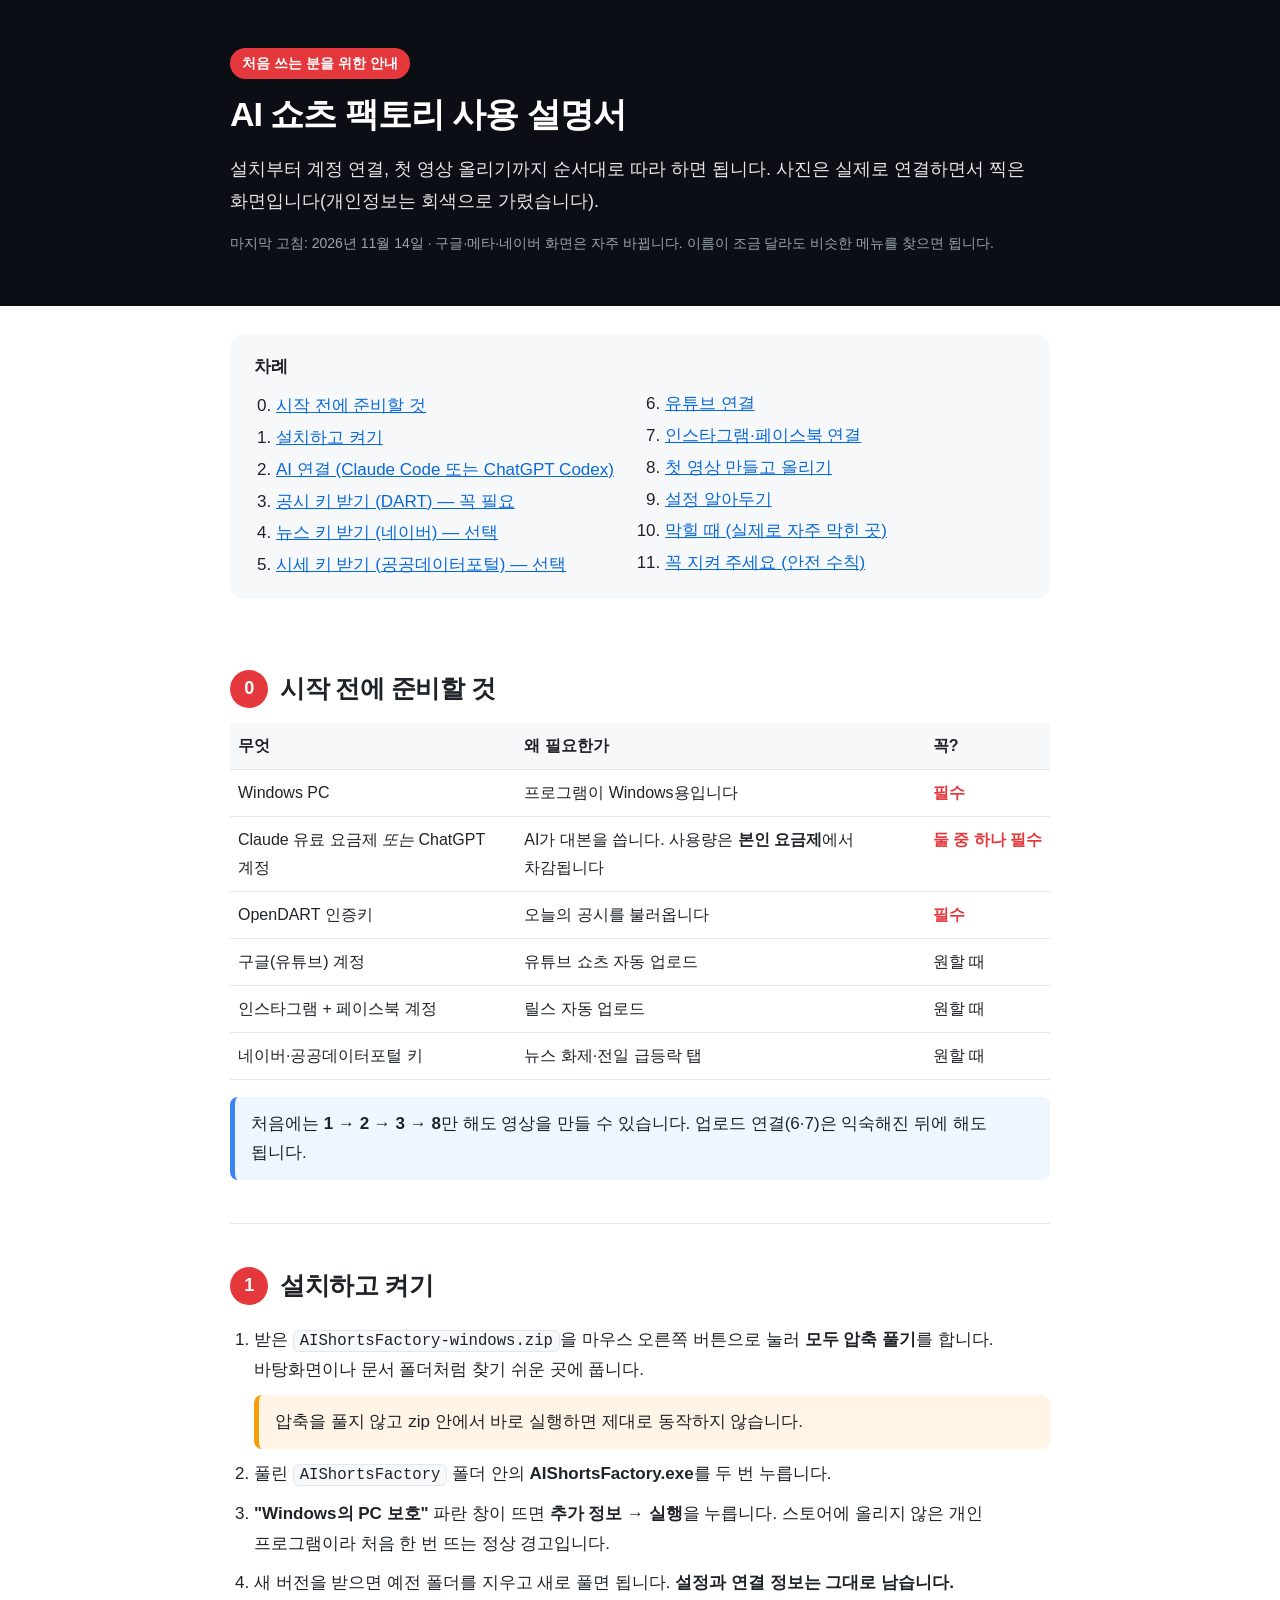
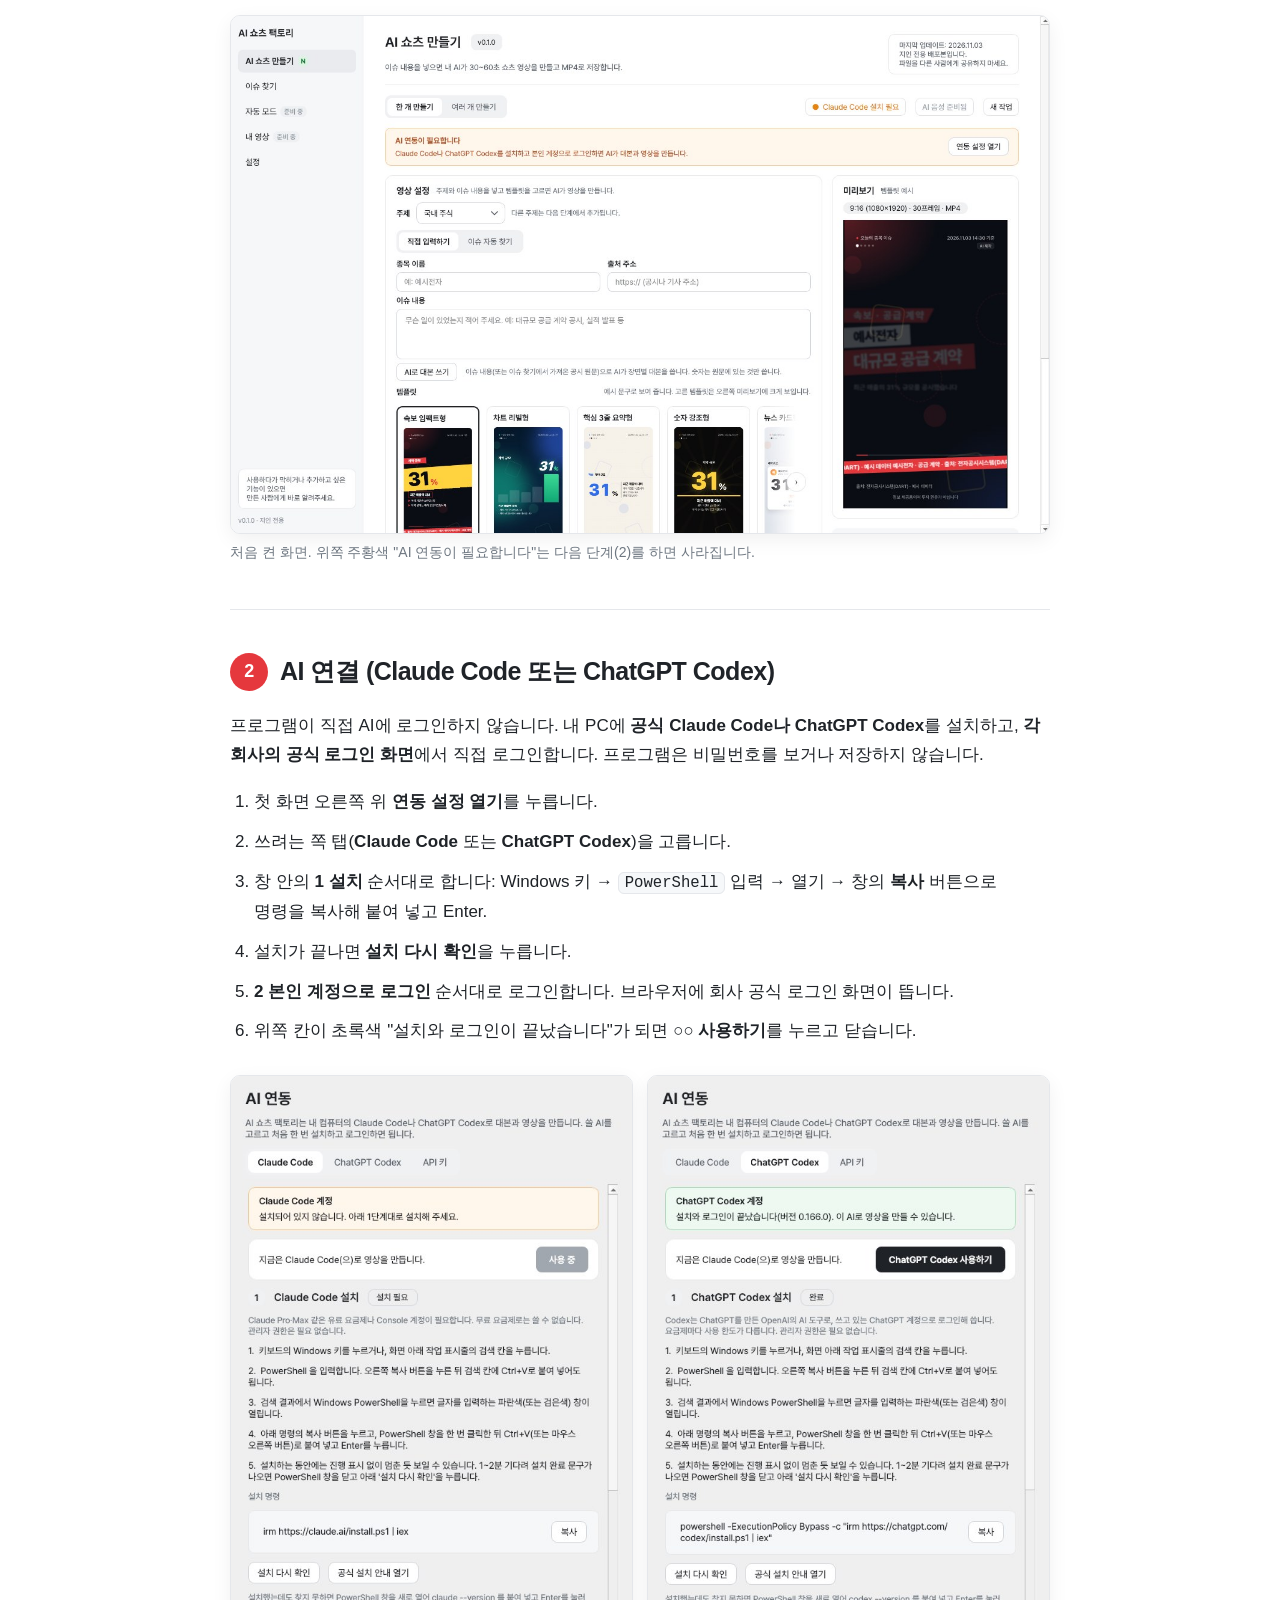
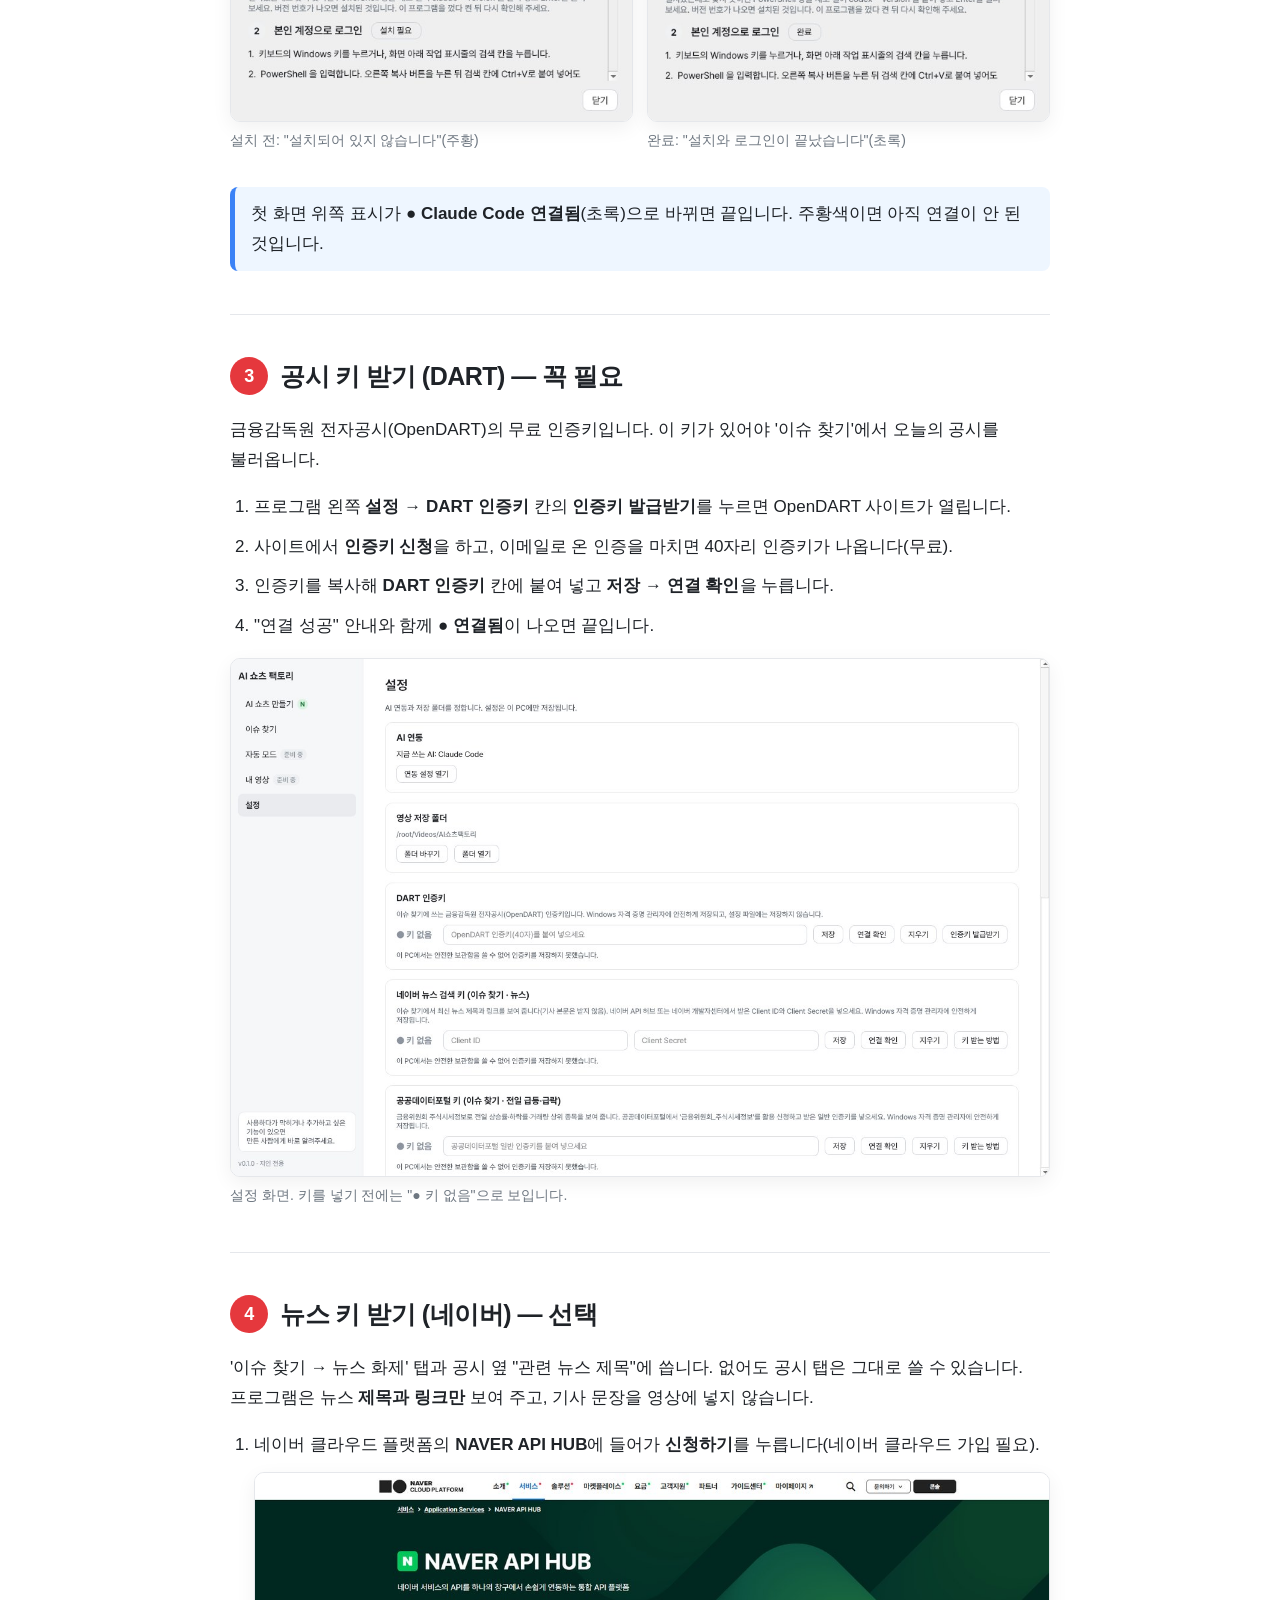
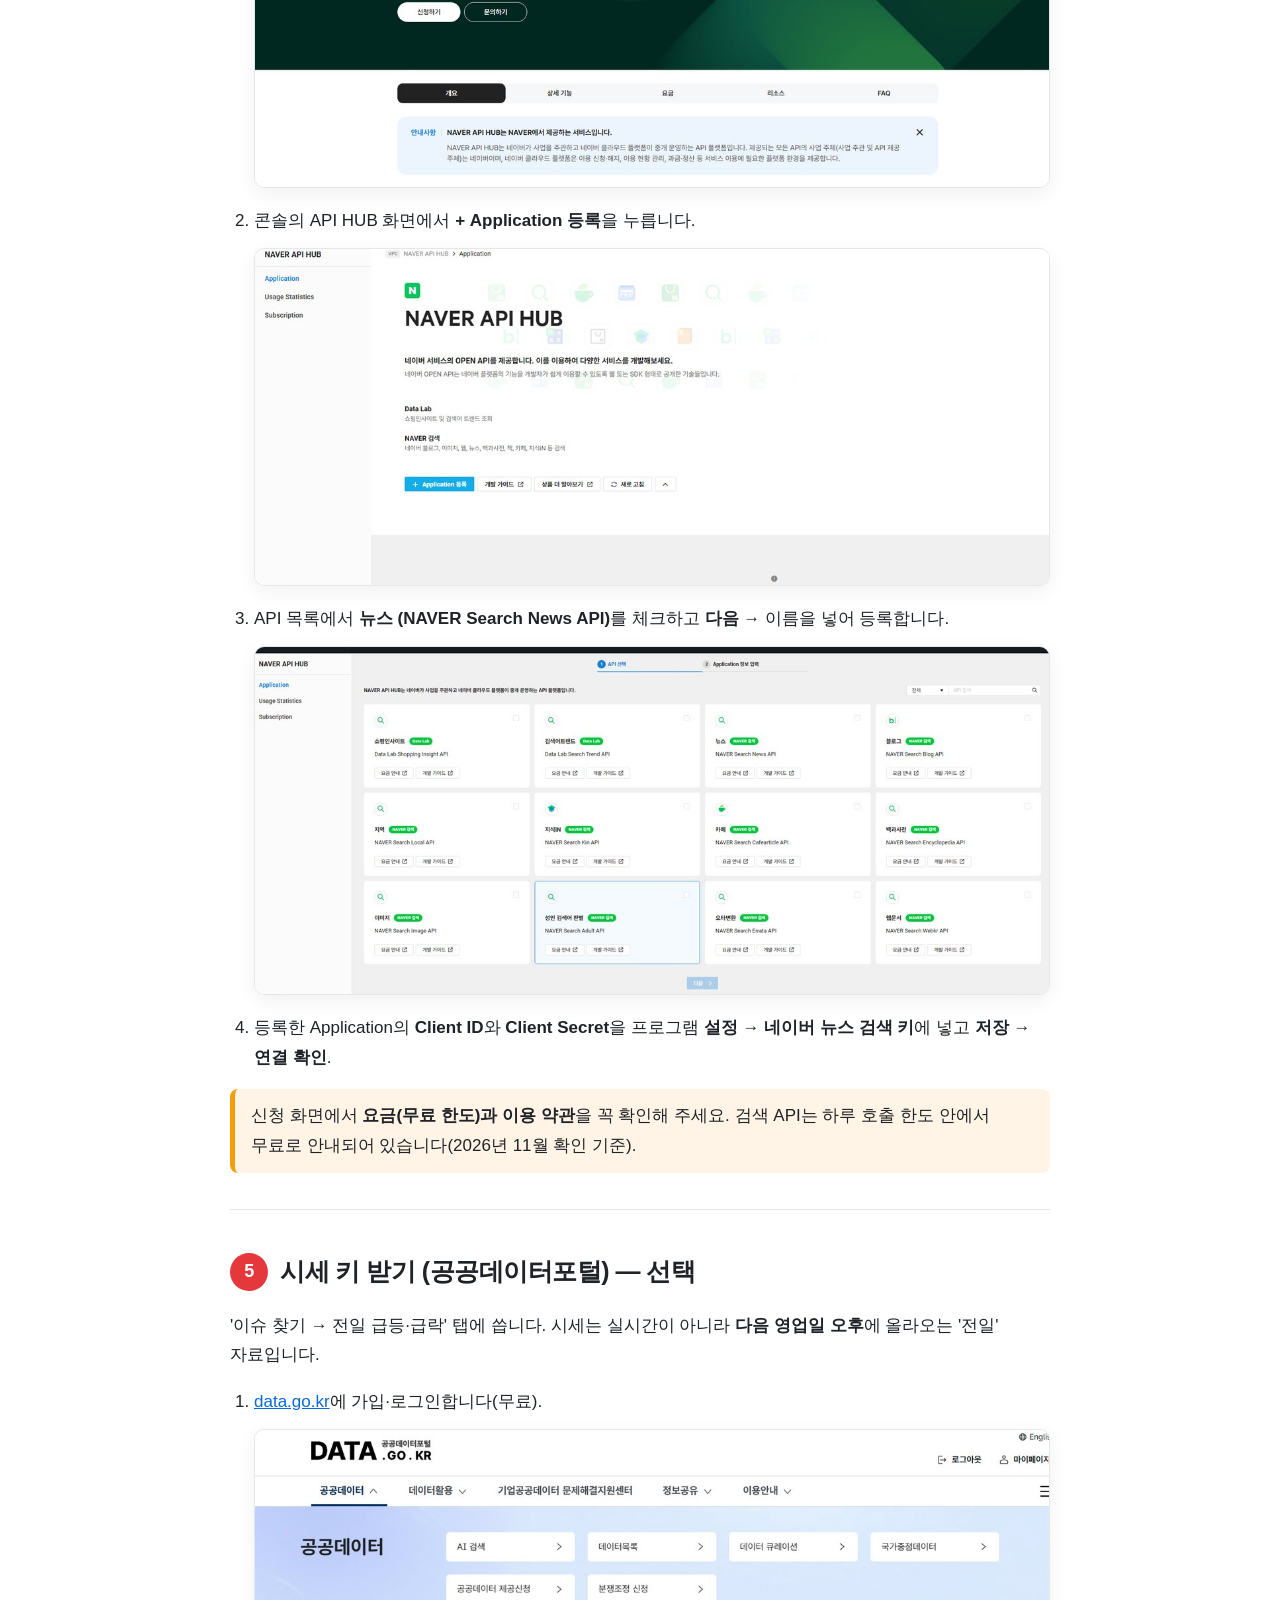
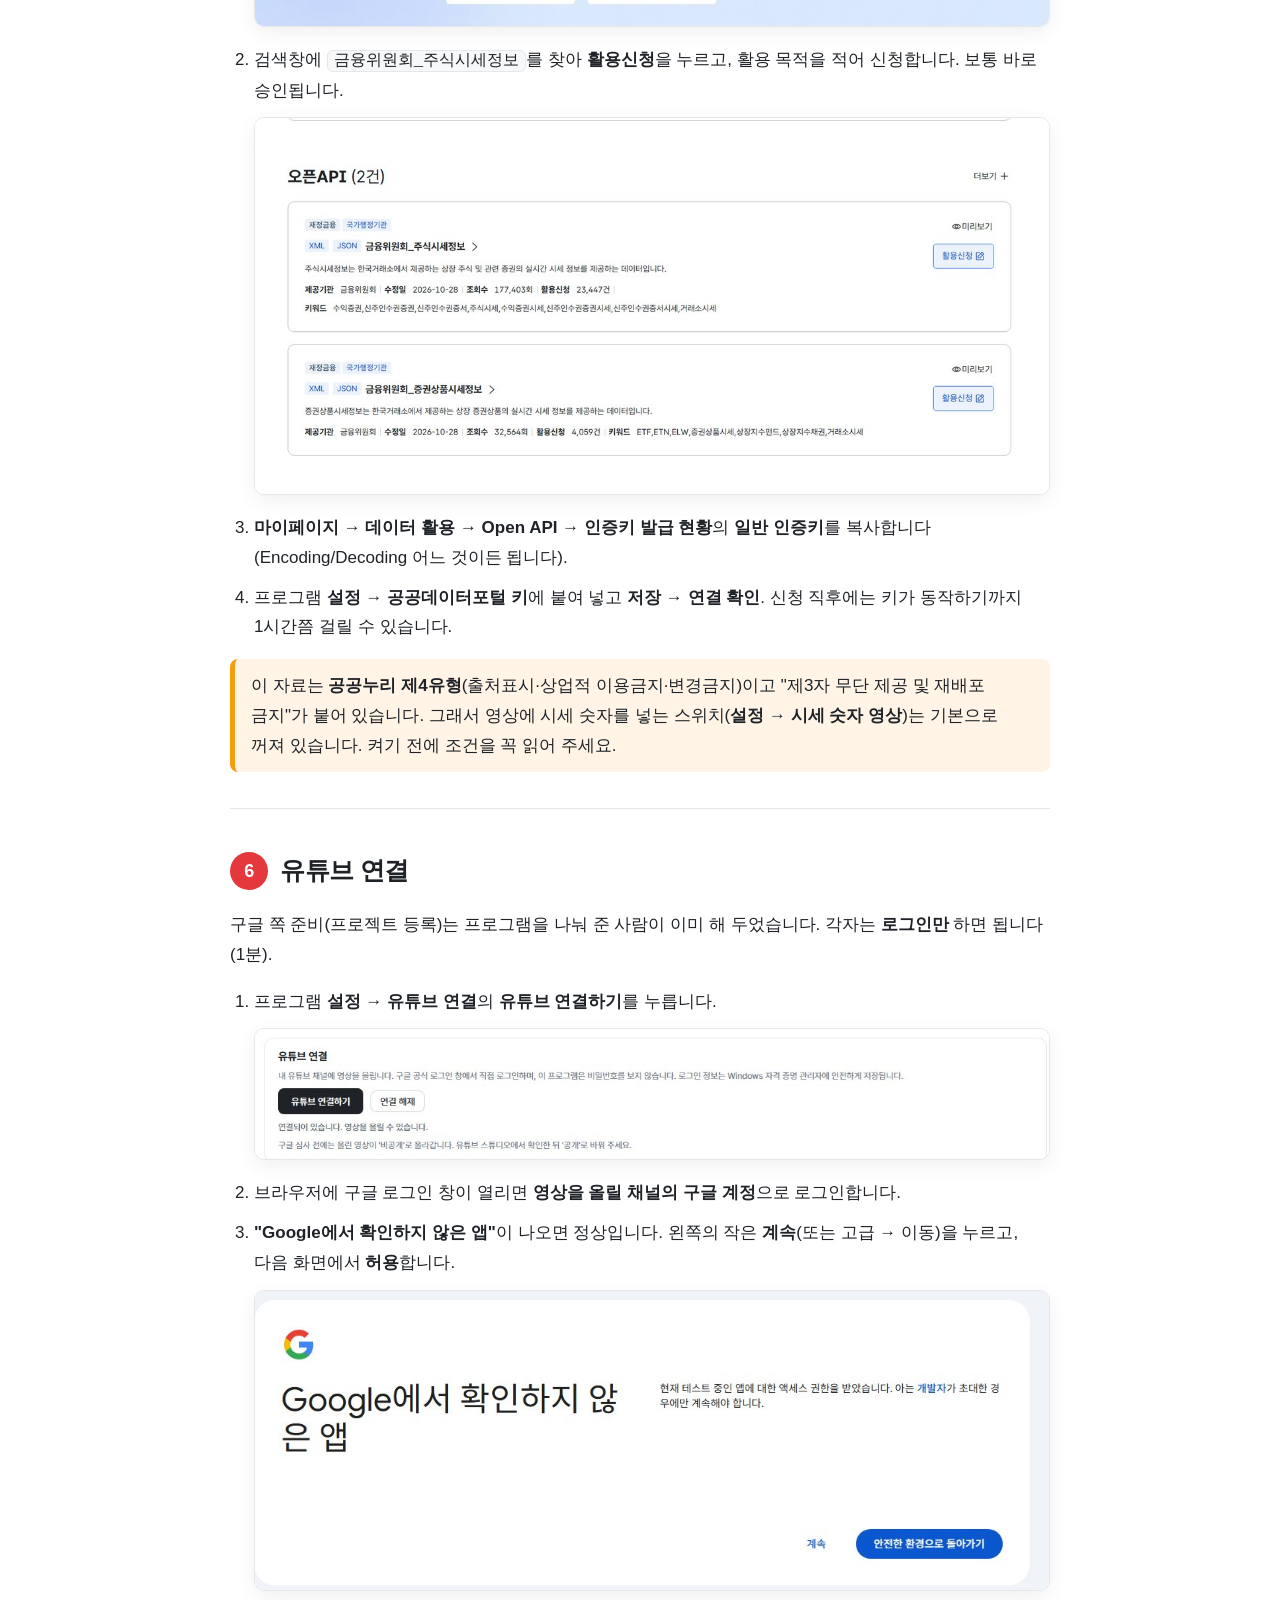
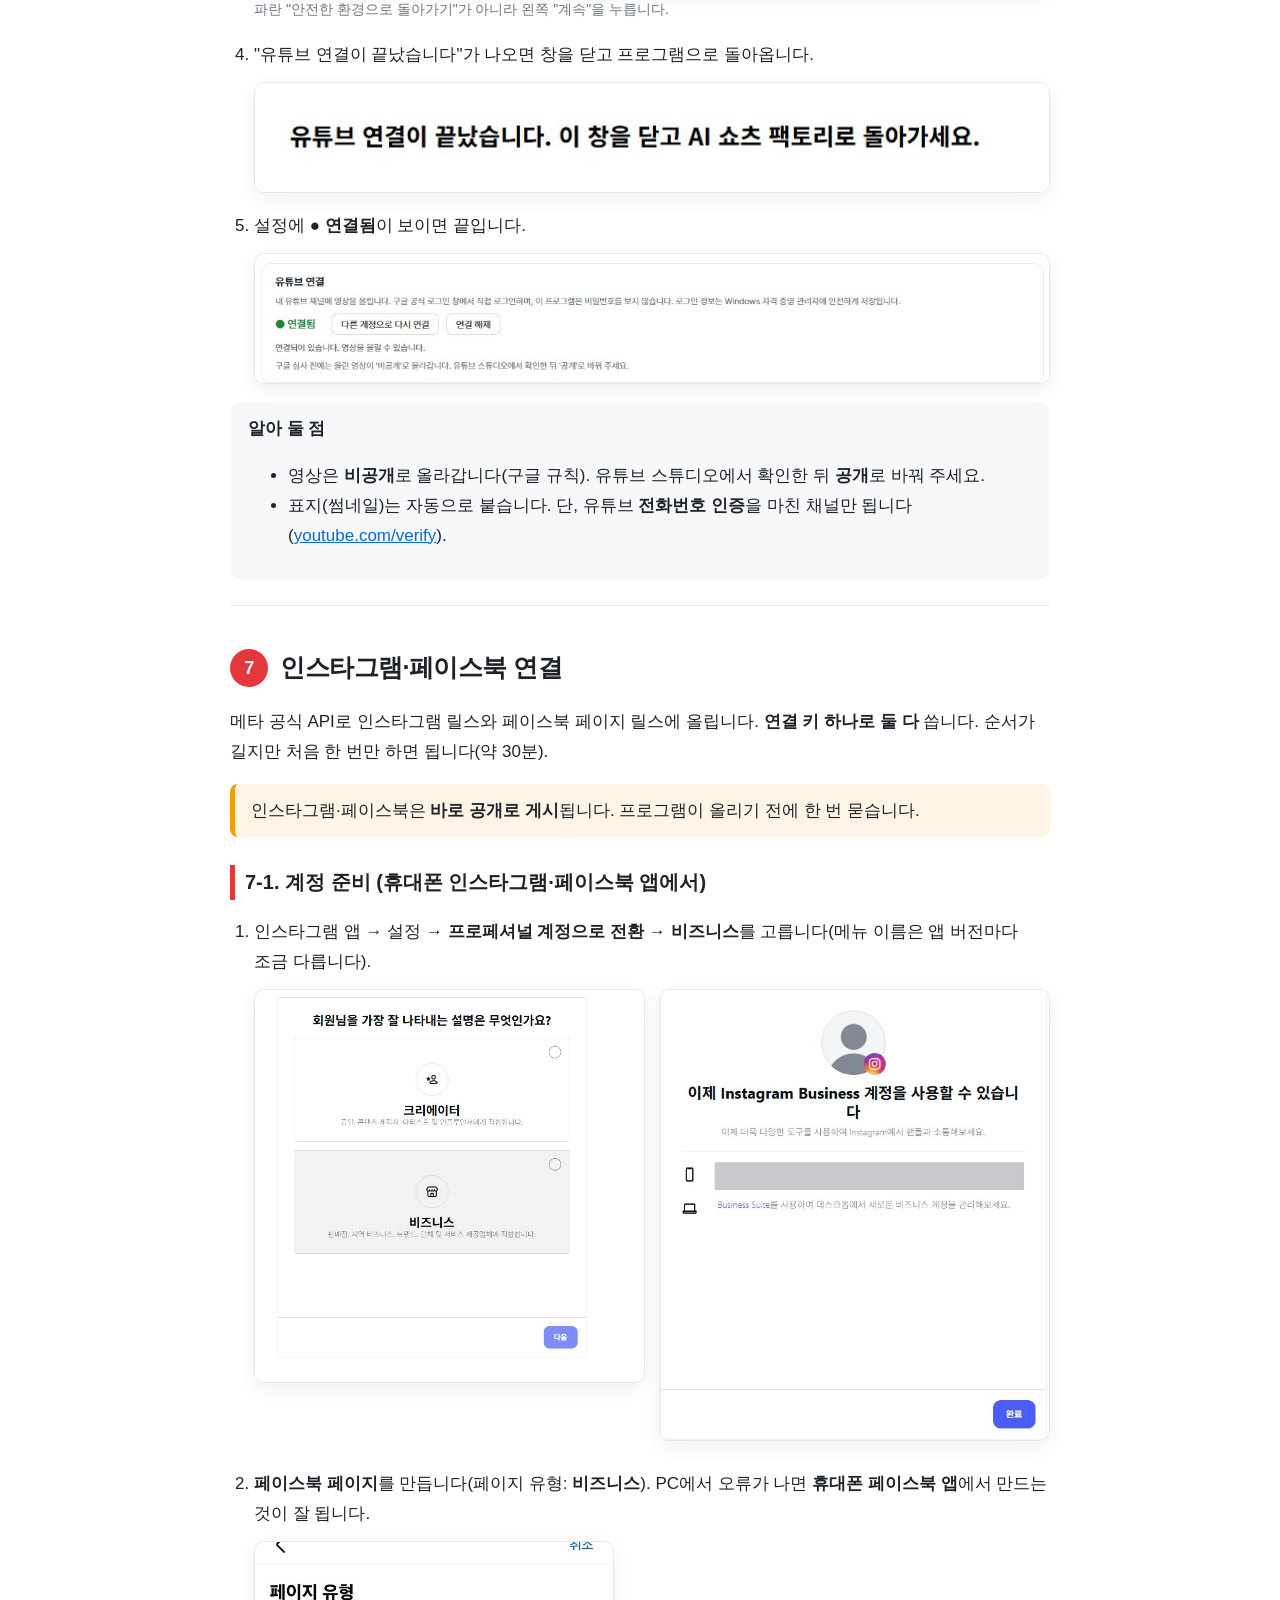
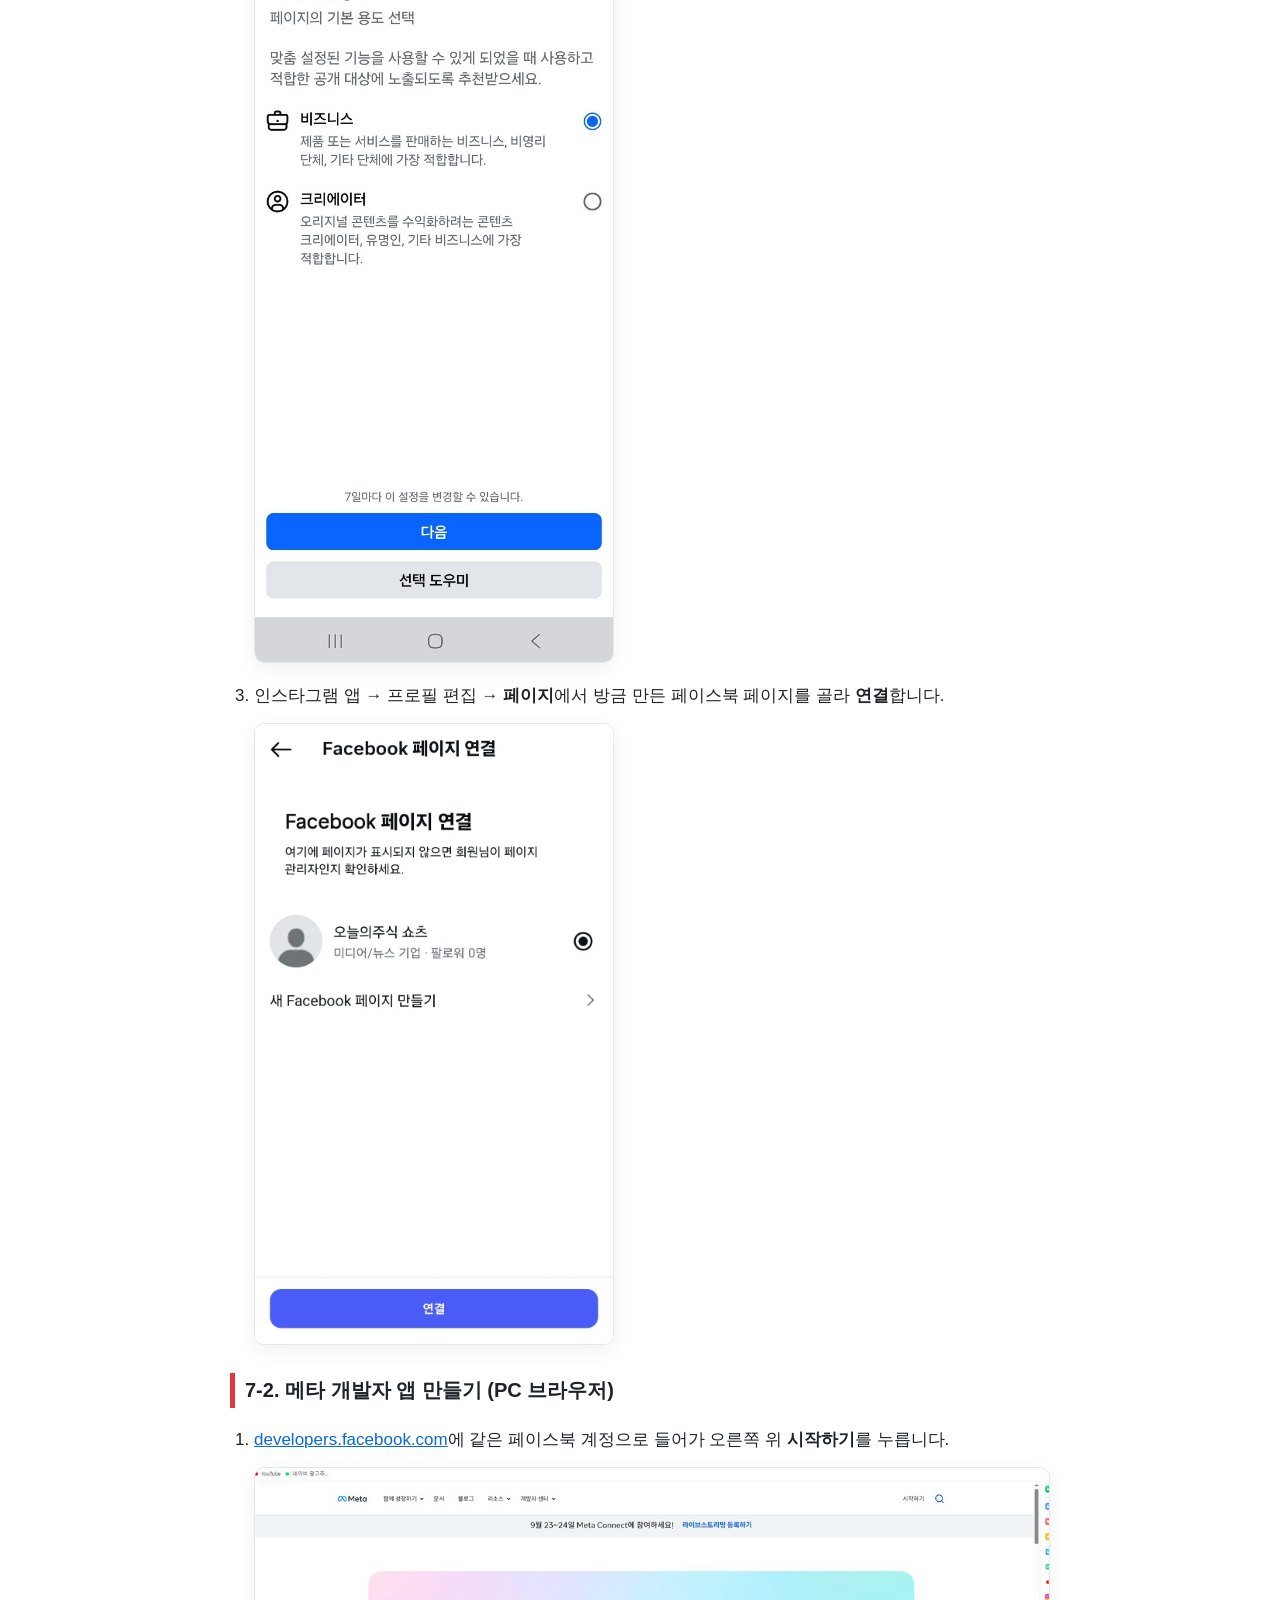
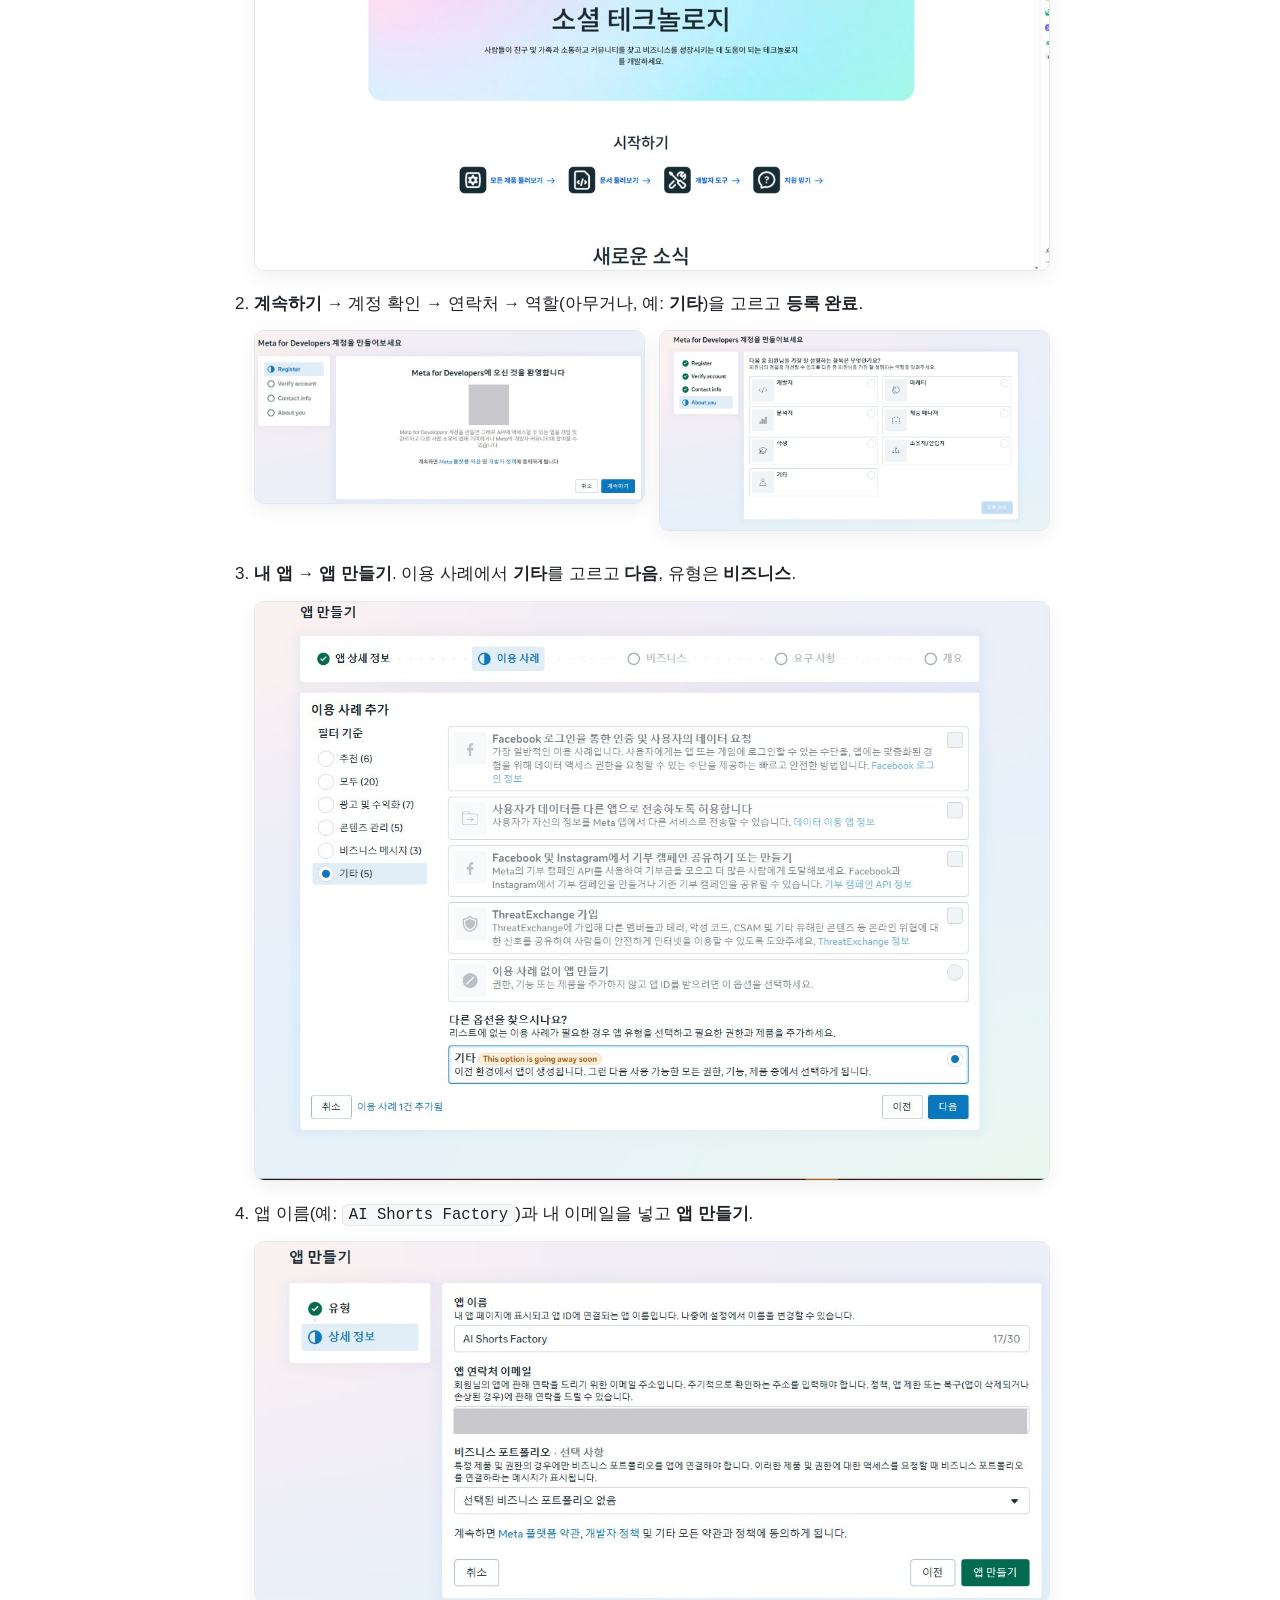
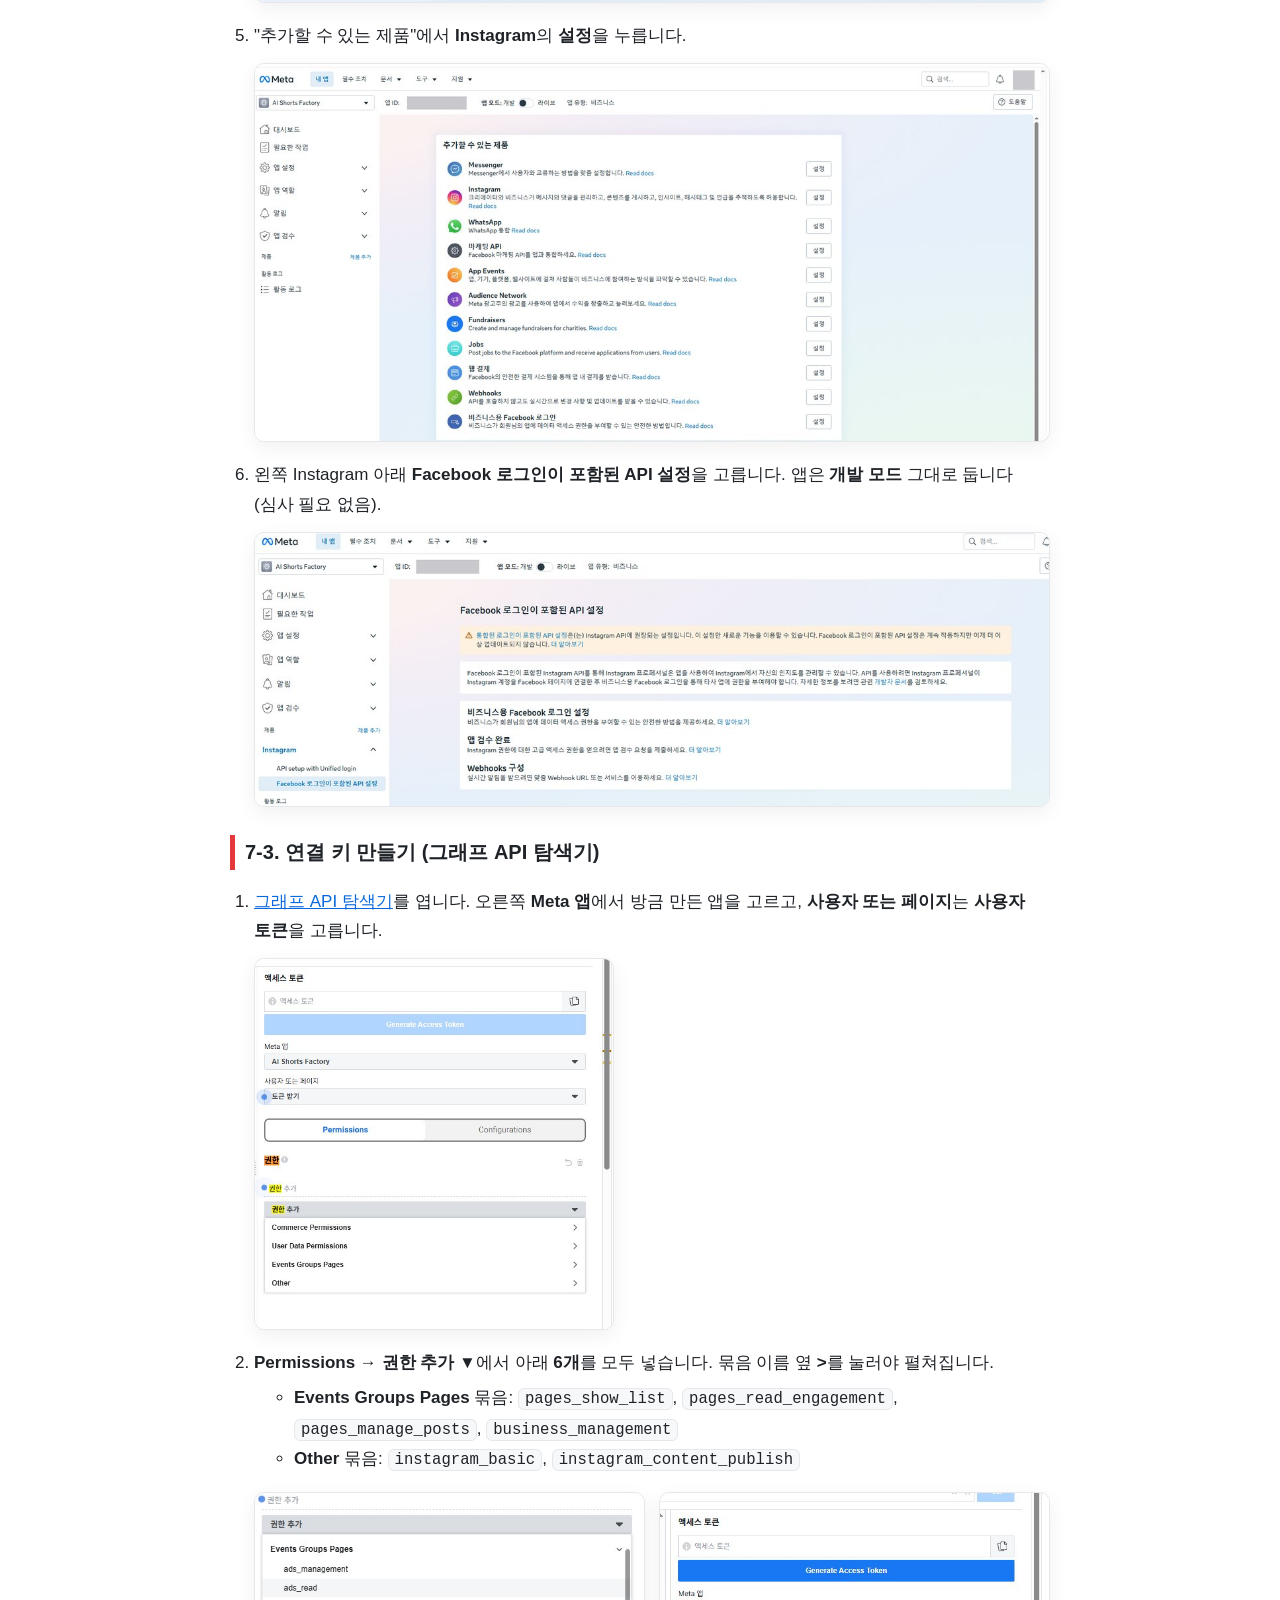
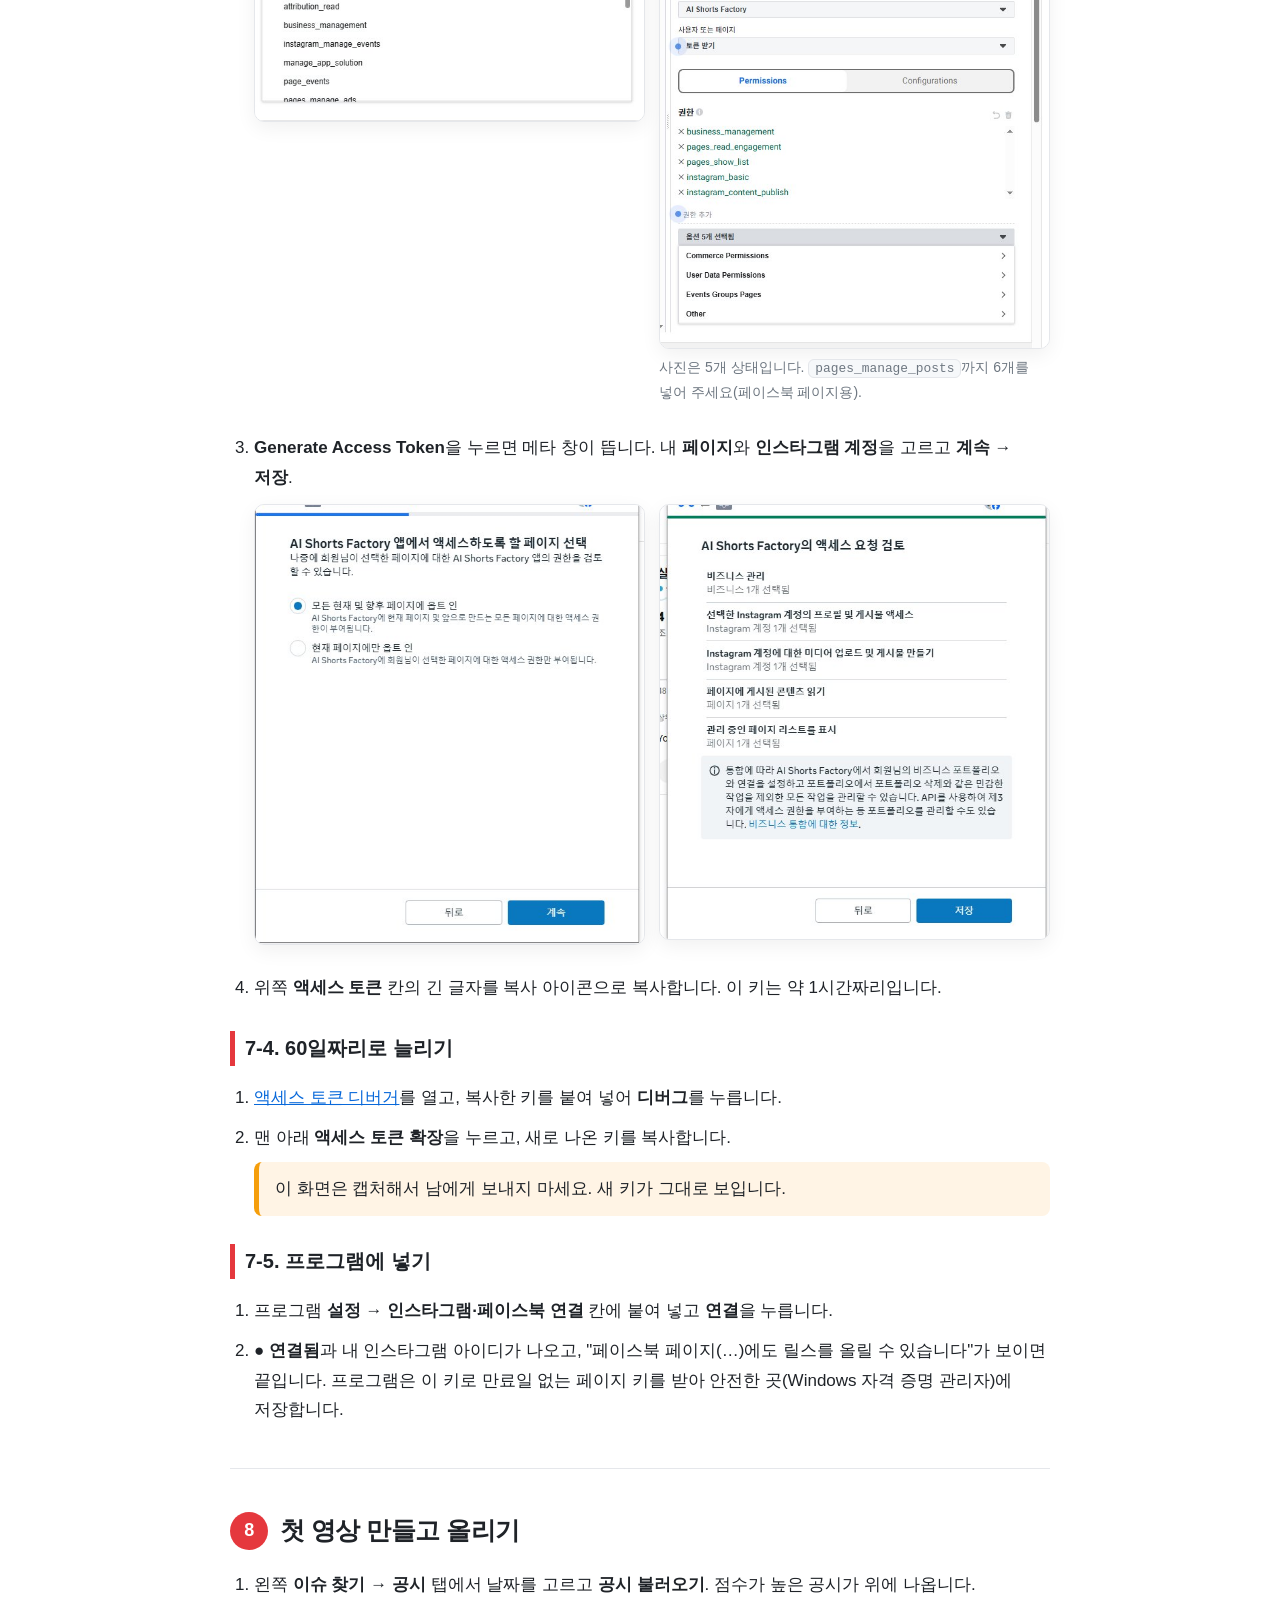
==== guide/index.html @ f95e8c3f "AI 쇼츠 팩토리 사용 설명서(처음 쓰는 분용) 추가 Co-Authored-By: Claude Opus 5.5 <noreply@anthropic.com> Claude-Session" ====
<!doctype html>
<html lang="ko"><head><meta charset="utf-8"><meta name="viewport" content="width=device-width,initial-scale=1">
<title>AI 쇼츠 팩토리 사용 설명서</title>
<meta name="description" content="AI 쇼츠 팩토리를 처음 쓰는 분을 위한 설치·계정 연결·영상 만들기 안내">
<link rel="stylesheet" href="guide.css"></head>
<body>
<header class="top">
  <div class="wrap">
    <p class="kicker">처음 쓰는 분을 위한 안내</p>
    <h1>AI 쇼츠 팩토리 사용 설명서</h1>
    <p class="lead">설치부터 계정 연결, 첫 영상 올리기까지 순서대로 따라 하면 됩니다. 사진은 실제로 연결하면서 찍은 화면입니다(개인정보는 회색으로 가렸습니다).</p>
    <p class="muted">마지막 고침: 2026년 11월 14일 · 구글·메타·네이버 화면은 자주 바뀝니다. 이름이 조금 달라도 비슷한 메뉴를 찾으면 됩니다.</p>
  </div>
</header>

<main class="wrap">
<nav class="toc">
  <b>차례</b>
  <ol start="0">
    <li><a href="#s0">시작 전에 준비할 것</a></li>
    <li><a href="#s1">설치하고 켜기</a></li>
    <li><a href="#s2">AI 연결 (Claude Code 또는 ChatGPT Codex)</a></li>
    <li><a href="#s3">공시 키 받기 (DART) — 꼭 필요</a></li>
    <li><a href="#s4">뉴스 키 받기 (네이버) — 선택</a></li>
    <li><a href="#s5">시세 키 받기 (공공데이터포털) — 선택</a></li>
    <li><a href="#s6">유튜브 연결</a></li>
    <li><a href="#s7">인스타그램·페이스북 연결</a></li>
    <li><a href="#s8">첫 영상 만들고 올리기</a></li>
    <li><a href="#s9">설정 알아두기</a></li>
    <li><a href="#s10">막힐 때 (실제로 자주 막힌 곳)</a></li>
    <li><a href="#s11">꼭 지켜 주세요 (안전 수칙)</a></li>
  </ol>
</nav>

<section id="s0">
  <h2><span class="no">0</span>시작 전에 준비할 것</h2>
  <table class="need">
    <tr><th>무엇</th><th>왜 필요한가</th><th>꼭?</th></tr>
    <tr><td>Windows PC</td><td>프로그램이 Windows용입니다</td><td class="must">필수</td></tr>
    <tr><td>Claude 유료 요금제 <i>또는</i> ChatGPT 계정</td><td>AI가 대본을 씁니다. 사용량은 <b>본인 요금제</b>에서 차감됩니다</td><td class="must">둘 중 하나 필수</td></tr>
    <tr><td>OpenDART 인증키</td><td>오늘의 공시를 불러옵니다</td><td class="must">필수</td></tr>
    <tr><td>구글(유튜브) 계정</td><td>유튜브 쇼츠 자동 업로드</td><td>원할 때</td></tr>
    <tr><td>인스타그램 + 페이스북 계정</td><td>릴스 자동 업로드</td><td>원할 때</td></tr>
    <tr><td>네이버·공공데이터포털 키</td><td>뉴스 화제·전일 급등락 탭</td><td>원할 때</td></tr>
  </table>
  <p class="tip">처음에는 <b>1 → 2 → 3 → 8</b>만 해도 영상을 만들 수 있습니다. 업로드 연결(6·7)은 익숙해진 뒤에 해도 됩니다.</p>
</section>

<section id="s1">
  <h2><span class="no">1</span>설치하고 켜기</h2>
  <ol class="steps">
    <li>받은 <code>AIShortsFactory-windows.zip</code>을 마우스 오른쪽 버튼으로 눌러 <b>모두 압축 풀기</b>를 합니다. 바탕화면이나 문서 폴더처럼 찾기 쉬운 곳에 풉니다.
      <div class="warn">압축을 풀지 않고 zip 안에서 바로 실행하면 제대로 동작하지 않습니다.</div></li>
    <li>풀린 <code>AIShortsFactory</code> 폴더 안의 <b>AIShortsFactory.exe</b>를 두 번 누릅니다.</li>
    <li><b>"Windows의 PC 보호"</b> 파란 창이 뜨면 <b>추가 정보</b> → <b>실행</b>을 누릅니다. 스토어에 올리지 않은 개인 프로그램이라 처음 한 번 뜨는 정상 경고입니다.</li>
    <li>새 버전을 받으면 예전 폴더를 지우고 새로 풀면 됩니다. <b>설정과 연결 정보는 그대로 남습니다.</b></li>
  </ol>
  <figure><img src="img/app-main.jpg" alt="AI 쇼츠 만들기 첫 화면" loading="lazy"><figcaption>처음 켠 화면. 위쪽 주황색 "AI 연동이 필요합니다"는 다음 단계(2)를 하면 사라집니다.</figcaption></figure>
</section>

<section id="s2">
  <h2><span class="no">2</span>AI 연결 (Claude Code 또는 ChatGPT Codex)</h2>
  <p>프로그램이 직접 AI에 로그인하지 않습니다. 내 PC에 <b>공식 Claude Code나 ChatGPT Codex</b>를 설치하고, <b>각 회사의 공식 로그인 화면</b>에서 직접 로그인합니다. 프로그램은 비밀번호를 보거나 저장하지 않습니다.</p>
  <ol class="steps">
    <li>첫 화면 오른쪽 위 <b>연동 설정 열기</b>를 누릅니다.</li>
    <li>쓰려는 쪽 탭(<b>Claude Code</b> 또는 <b>ChatGPT Codex</b>)을 고릅니다.</li>
    <li>창 안의 <b>1 설치</b> 순서대로 합니다: Windows 키 → <code>PowerShell</code> 입력 → 열기 → 창의 <b>복사</b> 버튼으로 명령을 복사해 붙여 넣고 Enter.</li>
    <li>설치가 끝나면 <b>설치 다시 확인</b>을 누릅니다.</li>
    <li><b>2 본인 계정으로 로그인</b> 순서대로 로그인합니다. 브라우저에 회사 공식 로그인 화면이 뜹니다.</li>
    <li>위쪽 칸이 초록색 "설치와 로그인이 끝났습니다"가 되면 <b>○○ 사용하기</b>를 누르고 닫습니다.</li>
  </ol>
  <div class="two">
    <figure><img src="img/app-ai-claude.jpg" alt="Claude Code 설치 안내 창" loading="lazy"><figcaption>설치 전: "설치되어 있지 않습니다"(주황)</figcaption></figure>
    <figure><img src="img/app-ai-codex.jpg" alt="ChatGPT Codex 연결 완료" loading="lazy"><figcaption>완료: "설치와 로그인이 끝났습니다"(초록)</figcaption></figure>
  </div>
  <p class="tip">첫 화면 위쪽 표시가 <b>● Claude Code 연결됨</b>(초록)으로 바뀌면 끝입니다. 주황색이면 아직 연결이 안 된 것입니다.</p>
</section>

<section id="s3">
  <h2><span class="no">3</span>공시 키 받기 (DART) — 꼭 필요</h2>
  <p>금융감독원 전자공시(OpenDART)의 무료 인증키입니다. 이 키가 있어야 '이슈 찾기'에서 오늘의 공시를 불러옵니다.</p>
  <ol class="steps">
    <li>프로그램 왼쪽 <b>설정</b> → <b>DART 인증키</b> 칸의 <b>인증키 발급받기</b>를 누르면 OpenDART 사이트가 열립니다.</li>
    <li>사이트에서 <b>인증키 신청</b>을 하고, 이메일로 온 인증을 마치면 40자리 인증키가 나옵니다(무료).</li>
    <li>인증키를 복사해 <b>DART 인증키</b> 칸에 붙여 넣고 <b>저장</b> → <b>연결 확인</b>을 누릅니다.</li>
    <li>"연결 성공" 안내와 함께 <b>● 연결됨</b>이 나오면 끝입니다.</li>
  </ol>
  <figure><img src="img/app-settings.jpg" alt="설정 화면의 DART 인증키 칸" loading="lazy"><figcaption>설정 화면. 키를 넣기 전에는 "● 키 없음"으로 보입니다.</figcaption></figure>
</section>

<section id="s4">
  <h2><span class="no">4</span>뉴스 키 받기 (네이버) — 선택</h2>
  <p>'이슈 찾기 → 뉴스 화제' 탭과 공시 옆 "관련 뉴스 제목"에 씁니다. 없어도 공시 탭은 그대로 쓸 수 있습니다. 프로그램은 뉴스 <b>제목과 링크만</b> 보여 주고, 기사 문장을 영상에 넣지 않습니다.</p>
  <ol class="steps">
    <li>네이버 클라우드 플랫폼의 <b>NAVER API HUB</b>에 들어가 <b>신청하기</b>를 누릅니다(네이버 클라우드 가입 필요).
      <figure><img src="img/nv-1-hub.jpg" alt="NAVER API HUB 첫 화면" loading="lazy"></figure></li>
    <li>콘솔의 API HUB 화면에서 <b>+ Application 등록</b>을 누릅니다.
      <figure><img src="img/nv-2-app.jpg" alt="Application 등록 버튼" loading="lazy"></figure></li>
    <li>API 목록에서 <b>뉴스 (NAVER Search News API)</b>를 체크하고 <b>다음</b> → 이름을 넣어 등록합니다.
      <figure><img src="img/nv-3-news.jpg" alt="API 선택 화면에서 뉴스 선택" loading="lazy"></figure></li>
    <li>등록한 Application의 <b>Client ID</b>와 <b>Client Secret</b>을 프로그램 <b>설정 → 네이버 뉴스 검색 키</b>에 넣고 <b>저장</b> → <b>연결 확인</b>.</li>
  </ol>
  <div class="warn">신청 화면에서 <b>요금(무료 한도)과 이용 약관</b>을 꼭 확인해 주세요. 검색 API는 하루 호출 한도 안에서 무료로 안내되어 있습니다(2026년 11월 확인 기준).</div>
</section>

<section id="s5">
  <h2><span class="no">5</span>시세 키 받기 (공공데이터포털) — 선택</h2>
  <p>'이슈 찾기 → 전일 급등·급락' 탭에 씁니다. 시세는 실시간이 아니라 <b>다음 영업일 오후</b>에 올라오는 '전일' 자료입니다.</p>
  <ol class="steps">
    <li><a href="https://www.data.go.kr" target="_blank" rel="noopener">data.go.kr</a>에 가입·로그인합니다(무료).
      <figure><img src="img/data-1-menu.jpg" alt="공공데이터포털 메뉴" loading="lazy"></figure></li>
    <li>검색창에 <code>금융위원회_주식시세정보</code>를 찾아 <b>활용신청</b>을 누르고, 활용 목적을 적어 신청합니다. 보통 바로 승인됩니다.
      <figure><img src="img/data-2-apply.jpg" alt="금융위원회_주식시세정보 활용신청" loading="lazy"></figure></li>
    <li><b>마이페이지 → 데이터 활용 → Open API → 인증키 발급 현황</b>의 <b>일반 인증키</b>를 복사합니다(Encoding/Decoding 어느 것이든 됩니다).</li>
    <li>프로그램 <b>설정 → 공공데이터포털 키</b>에 붙여 넣고 <b>저장</b> → <b>연결 확인</b>. 신청 직후에는 키가 동작하기까지 1시간쯤 걸릴 수 있습니다.</li>
  </ol>
  <div class="warn">이 자료는 <b>공공누리 제4유형</b>(출처표시·상업적 이용금지·변경금지)이고 "제3자 무단 제공 및 재배포 금지"가 붙어 있습니다. 그래서 영상에 시세 숫자를 넣는 스위치(<b>설정 → 시세 숫자 영상</b>)는 기본으로 꺼져 있습니다. 켜기 전에 조건을 꼭 읽어 주세요.</div>
</section>

<section id="s6">
  <h2><span class="no">6</span>유튜브 연결</h2>
  <p>구글 쪽 준비(프로젝트 등록)는 프로그램을 나눠 준 사람이 이미 해 두었습니다. 각자는 <b>로그인만</b> 하면 됩니다(1분).</p>
  <ol class="steps">
    <li>프로그램 <b>설정 → 유튜브 연결</b>의 <b>유튜브 연결하기</b>를 누릅니다.
      <figure><img src="img/yt-1-button.jpg" alt="유튜브 연결하기 버튼" loading="lazy"></figure></li>
    <li>브라우저에 구글 로그인 창이 열리면 <b>영상을 올릴 채널의 구글 계정</b>으로 로그인합니다.</li>
    <li><b>"Google에서 확인하지 않은 앱"</b>이 나오면 정상입니다. 왼쪽의 작은 <b>계속</b>(또는 고급 → 이동)을 누르고, 다음 화면에서 <b>허용</b>합니다.
      <figure><img src="img/yt-2-warning.jpg" alt="Google에서 확인하지 않은 앱 경고" loading="lazy"><figcaption>파란 "안전한 환경으로 돌아가기"가 아니라 왼쪽 "계속"을 누릅니다.</figcaption></figure></li>
    <li>"유튜브 연결이 끝났습니다"가 나오면 창을 닫고 프로그램으로 돌아옵니다.
      <figure><img src="img/yt-3-done.jpg" alt="유튜브 연결이 끝났습니다" loading="lazy"></figure></li>
    <li>설정에 <b>● 연결됨</b>이 보이면 끝입니다.
      <figure><img src="img/yt-4-connected.jpg" alt="유튜브 연결됨" loading="lazy"></figure></li>
  </ol>
  <div class="note"><b>알아 둘 점</b>
    <ul>
      <li>영상은 <b>비공개</b>로 올라갑니다(구글 규칙). 유튜브 스튜디오에서 확인한 뒤 <b>공개</b>로 바꿔 주세요.</li>
      <li>표지(썸네일)는 자동으로 붙습니다. 단, 유튜브 <b>전화번호 인증</b>을 마친 채널만 됩니다(<a href="https://www.youtube.com/verify" target="_blank" rel="noopener">youtube.com/verify</a>).</li>
    </ul>
  </div>
</section>

<section id="s7">
  <h2><span class="no">7</span>인스타그램·페이스북 연결</h2>
  <p>메타 공식 API로 인스타그램 릴스와 페이스북 페이지 릴스에 올립니다. <b>연결 키 하나로 둘 다</b> 씁니다. 순서가 길지만 처음 한 번만 하면 됩니다(약 30분).</p>
  <div class="warn">인스타그램·페이스북은 <b>바로 공개로 게시</b>됩니다. 프로그램이 올리기 전에 한 번 묻습니다.</div>

  <h3>7-1. 계정 준비 (휴대폰 인스타그램·페이스북 앱에서)</h3>
  <ol class="steps">
    <li>인스타그램 앱 → 설정 → <b>프로페셔널 계정으로 전환</b> → <b>비즈니스</b>를 고릅니다(메뉴 이름은 앱 버전마다 조금 다릅니다).
      <div class="two"><figure><img src="img/ig-1-pro.jpg" alt="비즈니스 선택" loading="lazy"></figure>
      <figure><img src="img/ig-2-business.jpg" alt="Instagram Business 계정 완료" loading="lazy"></figure></div></li>
    <li><b>페이스북 페이지</b>를 만듭니다(페이지 유형: <b>비즈니스</b>). PC에서 오류가 나면 <b>휴대폰 페이스북 앱</b>에서 만드는 것이 잘 됩니다.
      <figure class="narrow"><img src="img/ig-3-pagetype.jpg" alt="페이지 유형 비즈니스" loading="lazy"></figure></li>
    <li>인스타그램 앱 → 프로필 편집 → <b>페이지</b>에서 방금 만든 페이스북 페이지를 골라 <b>연결</b>합니다.
      <figure class="narrow"><img src="img/ig-4-pagelink.jpg" alt="Facebook 페이지 연결" loading="lazy"></figure></li>
  </ol>

  <h3>7-2. 메타 개발자 앱 만들기 (PC 브라우저)</h3>
  <ol class="steps">
    <li><a href="https://developers.facebook.com" target="_blank" rel="noopener">developers.facebook.com</a>에 같은 페이스북 계정으로 들어가 오른쪽 위 <b>시작하기</b>를 누릅니다.
      <figure><img src="img/dev-1-start.jpg" alt="Meta for Developers 첫 화면" loading="lazy"></figure></li>
    <li><b>계속하기</b> → 계정 확인 → 연락처 → 역할(아무거나, 예: <b>기타</b>)을 고르고 <b>등록 완료</b>.
      <div class="two"><figure><img src="img/dev-2-register.jpg" alt="개발자 계정 만들기" loading="lazy"></figure>
      <figure><img src="img/dev-3-role.jpg" alt="역할 선택" loading="lazy"></figure></div></li>
    <li><b>내 앱 → 앱 만들기</b>. 이용 사례에서 <b>기타</b>를 고르고 <b>다음</b>, 유형은 <b>비즈니스</b>.
      <figure><img src="img/dev-4-usecase.jpg" alt="이용 사례 기타" loading="lazy"></figure></li>
    <li>앱 이름(예: <code>AI Shorts Factory</code>)과 내 이메일을 넣고 <b>앱 만들기</b>.
      <figure><img src="img/dev-5-appinfo.jpg" alt="앱 이름 입력" loading="lazy"></figure></li>
    <li>"추가할 수 있는 제품"에서 <b>Instagram</b>의 <b>설정</b>을 누릅니다.
      <figure><img src="img/dev-6-products.jpg" alt="제품 추가에서 Instagram 설정" loading="lazy"></figure></li>
    <li>왼쪽 Instagram 아래 <b>Facebook 로그인이 포함된 API 설정</b>을 고릅니다. 앱은 <b>개발 모드</b> 그대로 둡니다(심사 필요 없음).
      <figure><img src="img/dev-7-fblogin.jpg" alt="Facebook 로그인이 포함된 API 설정" loading="lazy"></figure></li>
  </ol>

  <h3>7-3. 연결 키 만들기 (그래프 API 탐색기)</h3>
  <ol class="steps">
    <li><a href="https://developers.facebook.com/tools/explorer/" target="_blank" rel="noopener">그래프 API 탐색기</a>를 엽니다. 오른쪽 <b>Meta 앱</b>에서 방금 만든 앱을 고르고, <b>사용자 또는 페이지</b>는 <b>사용자 토큰</b>을 고릅니다.
      <figure class="narrow"><img src="img/tok-1-add.jpg" alt="그래프 API 탐색기 오른쪽 칸" loading="lazy"></figure></li>
    <li><b>Permissions → 권한 추가 ▼</b>에서 아래 <b>6개</b>를 모두 넣습니다. 묶음 이름 옆 <b>&gt;</b>를 눌러야 펼쳐집니다.
      <ul>
        <li><b>Events Groups Pages</b> 묶음: <code>pages_show_list</code>, <code>pages_read_engagement</code>, <code>pages_manage_posts</code>, <code>business_management</code></li>
        <li><b>Other</b> 묶음: <code>instagram_basic</code>, <code>instagram_content_publish</code></li>
      </ul>
      <div class="two"><figure><img src="img/tok-2-list.jpg" alt="Events Groups Pages 펼친 목록" loading="lazy"></figure>
      <figure><img src="img/tok-3-chosen.jpg" alt="권한을 넣은 모습" loading="lazy"><figcaption>사진은 5개 상태입니다. <code>pages_manage_posts</code>까지 6개를 넣어 주세요(페이스북 페이지용).</figcaption></figure></div></li>
    <li><b>Generate Access Token</b>을 누르면 메타 창이 뜹니다. 내 <b>페이지</b>와 <b>인스타그램 계정</b>을 고르고 <b>계속</b> → <b>저장</b>.
      <div class="two"><figure><img src="img/tok-4-pages.jpg" alt="페이지 선택" loading="lazy"></figure>
      <figure><img src="img/tok-5-review.jpg" alt="액세스 요청 검토" loading="lazy"></figure></div></li>
    <li>위쪽 <b>액세스 토큰</b> 칸의 긴 글자를 복사 아이콘으로 복사합니다. 이 키는 약 1시간짜리입니다.</li>
  </ol>

  <h3>7-4. 60일짜리로 늘리기</h3>
  <ol class="steps">
    <li><a href="https://developers.facebook.com/tools/debug/accesstoken/" target="_blank" rel="noopener">액세스 토큰 디버거</a>를 열고, 복사한 키를 붙여 넣어 <b>디버그</b>를 누릅니다.</li>
    <li>맨 아래 <b>액세스 토큰 확장</b>을 누르고, 새로 나온 키를 복사합니다.
      <div class="warn">이 화면은 캡처해서 남에게 보내지 마세요. 새 키가 그대로 보입니다.</div></li>
  </ol>

  <h3>7-5. 프로그램에 넣기</h3>
  <ol class="steps">
    <li>프로그램 <b>설정 → 인스타그램·페이스북 연결</b> 칸에 붙여 넣고 <b>연결</b>을 누릅니다.</li>
    <li><b>● 연결됨</b>과 내 인스타그램 아이디가 나오고, "페이스북 페이지(…)에도 릴스를 올릴 수 있습니다"가 보이면 끝입니다. 프로그램은 이 키로 만료일 없는 페이지 키를 받아 안전한 곳(Windows 자격 증명 관리자)에 저장합니다.</li>
  </ol>
</section>

<section id="s8">
  <h2><span class="no">8</span>첫 영상 만들고 올리기</h2>
  <ol class="steps">
    <li>왼쪽 <b>이슈 찾기</b> → <b>공시</b> 탭에서 날짜를 고르고 <b>공시 불러오기</b>. 점수가 높은 공시가 위에 나옵니다.
      <ul><li><b>뉴스 화제</b> 탭: 낱말(예: 수주, 실적)을 넣고 <b>뉴스 찾기</b> → 회사를 고르면 그 회사의 최근 7일 공시로 만듭니다.</li>
      <li><b>전일 급등·급락</b> 탭: <b>시세 불러오기</b> → 회사를 고릅니다.</li></ul></li>
    <li>공시를 하나 고르고 <b>이 이슈로 영상 만들기</b>를 누르면 'AI 쇼츠 만들기' 화면으로 내용이 넘어갑니다.</li>
    <li><b>AI로 대본 쓰기</b>를 누릅니다. 1~2분 기다리면 대본이 채워집니다. AI는 공시에 있는 숫자만 쓰고, 지어낸 숫자나 투자 권유는 자동으로 걸러집니다.</li>
    <li>아래 <b>템플릿</b>(17종) 중 하나를 고르거나 <b>AI 디자인</b>을 고릅니다. 오른쪽 미리보기로 바로 확인할 수 있습니다. 목소리·배경음악·영상 길이도 여기서 고릅니다.</li>
    <li><b>영상 파일로 저장 (MP4)</b>을 누릅니다. PC에 따라 1~2분쯤 걸립니다. 표지(썸네일)도 자동으로 만들어져 영상 옆에 <code>-표지.jpg</code>로 저장됩니다.</li>
    <li>저장이 끝나면 나오는 창에서 <b>유튜브에 올리기 · 인스타그램에 올리기 · 페이스북에 올리기</b>를 누릅니다. 미리 <b>저장 후 ○○ 업로드</b> 스위치를 켜 두면 저장하자마자 올라갑니다. 제목·설명·해시태그는 자동으로 들어갑니다.</li>
    <li>틱톡·스레드·X 같은 다른 SNS는 <b>다른 SNS에 올리기</b>(업로드 도우미)로 문구 복사 + 업로드 화면 열기를 도와줍니다(직접 게시).</li>
  </ol>
  <p class="tip">하나가 실패해도 결과 창의 <b>실패한 곳만 다시 올리기</b>로 그곳만 다시 올릴 수 있습니다.</p>
</section>

<section id="s9">
  <h2><span class="no">9</span>설정 알아두기</h2>
  <dl class="defs">
    <dt>목소리</dt><dd>10가지 목소리 + '무작위' + '내레이션 없음'. 이름 옆 <b>▷</b>로 미리 들을 수 있습니다. AI 목소리를 쓰면 화면의 'AI 제작' 표시는 끌 수 없습니다(목소리 모델 사용 조건).</dd>
    <dt>자막</dt><dd>기본 / 굵게 / 끔. 목소리가 없으면 자막도 없습니다.</dd>
    <dt>표지(썸네일)</dt><dd>소식 종류와 영상 밝기에 맞춰 16가지 모양 중에서 자동으로 고릅니다. 설정 스위치로 끌 수 있습니다.</dd>
    <dt>사이트 홍보</dt><dd>이름·주소·한 줄 소개·해시태그를 한 번 넣으면 영상 마지막 장면과 업로드 글에 자동으로 붙습니다. 주소가 비어 있으면 아무것도 붙지 않습니다.</dd>
    <dt>시세 숫자 영상</dt><dd>기본 꺼짐. 켤 때 이용 조건 확인 창이 뜹니다. 사이트 홍보 주소가 있으면 켜 두어도 시세 숫자를 쓰지 않습니다.</dd>
    <dt>영상 저장 폴더</dt><dd>만든 영상이 저장되는 곳. <b>폴더 열기</b>로 바로 열 수 있습니다.</dd>
  </dl>
</section>

<section id="s10">
  <h2><span class="no">10</span>막힐 때 (실제로 자주 막힌 곳)</h2>
  <div class="faq">
    <details><summary>위쪽에 "Claude Code 설치 필요"(주황색)가 계속 떠요</summary>
      <p><b>연동 설정 열기</b>에서 설치(1)와 로그인(2)을 모두 했는지 확인하고 <b>설치 다시 확인</b>을 누르세요. 그래도 그대로면 프로그램을 껐다 켜 보세요.</p></details>
    <details><summary>새벽에 공시를 불러왔는데 아무것도 없어요</summary>
      <p>공시는 보통 평일 낮에 올라옵니다. 새벽·주말·공휴일에는 거의 없습니다. 날짜를 <b>전 영업일</b>로 바꿔 불러오세요.</p></details>
    <details><summary>"대본을 만들지 못했습니다"가 나와요</summary>
      <p>대부분 목소리 문장이 장면보다 길 때입니다. <b>영상 길이를 조금 늘리고</b>(예: 30초 → 32초) <b>AI로 대본 쓰기</b>를 다시 누르세요. 공시 내용이 너무 짧아도 실패할 수 있습니다.</p></details>
    <details><summary>'유튜브 연결하기'를 눌렀는데 버튼이 회색으로 멈췄어요</summary>
      <p>브라우저의 구글 로그인 창에서 로그인과 허용을 끝까지 했는지 확인하세요. 1분이 지나도 그대로면 프로그램을 껐다 켜고 다시 누르세요.</p></details>
    <details><summary>유튜브에 올렸는데 '비공개'예요</summary>
      <p>정상입니다(구글 규칙). 유튜브 스튜디오에서 확인하고 <b>공개</b>로 바꿔 주세요.</p></details>
    <details><summary>유튜브 표지가 안 바뀌어요</summary>
      <p>채널의 <b>전화번호 인증</b>이 필요합니다: <a href="https://www.youtube.com/verify" target="_blank" rel="noopener">youtube.com/verify</a></p></details>
    <details><summary>페이스북 페이지를 만들 때 "오류가 발생했습니다"가 떠요</summary>
      <p>PC 브라우저에서 자주 생깁니다. <b>휴대폰 페이스북 앱</b>에서 페이지를 만들면 잘 됩니다.</p></details>
    <details><summary>메타에서 "Can not update your business info"가 떠요 (연락처 정보 검토)</summary>
      <p>창 아래 <b>연락처 정보 사용 안 함</b>을 눌러 넘어가 보세요. 프로그램 연결에는 이 연락처 정보가 필요하지 않습니다.</p></details>
    <details><summary>그래프 API 탐색기에서 "사용할 수 있는 구성 없음"이 보여요</summary>
      <p>무시해도 됩니다. 권한 6개를 모두 넣으면 <b>Generate Access Token</b> 버튼이 진해지고 누를 수 있습니다.</p></details>
    <details><summary>'토큰 연장' 버튼이 안 보여요</summary>
      <p>탐색기가 아니라 <a href="https://developers.facebook.com/tools/debug/accesstoken/" target="_blank" rel="noopener">액세스 토큰 디버거</a>에서 합니다. 키를 붙여 넣고 디버그 → 맨 아래 <b>액세스 토큰 확장</b>.</p></details>
    <details><summary>인스타그램 칸에 "● 다시 연결 필요"가 떠요</summary>
      <p>연결 키가 만료됐거나 비밀번호를 바꾼 경우입니다. 7-3 ~ 7-5를 다시 하면 됩니다. 안내 끝 괄호에 메타가 알려 준 이유가 함께 나옵니다.</p></details>
    <details><summary>인스타그램만 "영상 보내기" 단계에서 실패해요</summary>
      <p>메타 쪽에서 가끔 생기는 일입니다(같은 영상이 페이스북에는 올라감). 몇 분 뒤 결과 창의 <b>실패한 곳만 다시 올리기</b>를 누르세요.</p></details>
    <details><summary>"권한" 오류가 나와요 (인스타·페이스북)</summary>
      <p>7-3에서 권한 6개를 모두 넣었는지, 키를 만들 때 <b>페이지와 인스타그램 계정을 선택</b>했는지 확인하고 키를 다시 만드세요.</p></details>
    <details><summary>새 버전을 받았는데 연결이 다 풀렸어요</summary>
      <p>연결 정보는 PC에 따로 저장되어 새 버전에도 남습니다. 다른 PC로 옮겼다면 그 PC에서 다시 연결해야 합니다.</p></details>
  </div>
</section>

<section id="s11">
  <h2><span class="no">11</span>꼭 지켜 주세요 (안전 수칙)</h2>
  <ul class="rules">
    <li><b>키·연결 키·비밀번호는 채팅이나 메일에 붙여 넣지 마세요.</b> 프로그램 설정 칸에만 넣습니다. 캡처할 때도 가려 주세요.</li>
    <li>프로그램은 비밀번호를 받지 않습니다. 로그인은 늘 각 회사의 <b>공식 화면</b>에서 합니다.</li>
    <li>영상에는 투자 유의 문구와 'AI 제작' 표시가 항상 들어갑니다. 투자 권유 영상이 아닙니다.</li>
    <li>받은 프로그램 파일을 다른 사람에게 다시 나눠 주지 마세요(지인 전용).</li>
  </ul>
  <p class="muted">더 궁금한 점은 프로그램을 나눠 준 사람에게 물어보세요. · <a href="../">오늘의주식 쇼츠 소개</a> · <a href="../privacy.html">개인정보처리방침</a> · <a href="../terms.html">이용약관</a></p>
</section>
</main>

<div id="zoom" hidden><img alt=""></div>
<script>
  // 사진을 누르면 크게 보기
  var z = document.getElementById("zoom"), zi = z.querySelector("img");
  document.querySelectorAll("figure img").forEach(function (im) {
    im.addEventListener("click", function () { zi.src = im.src; zi.alt = im.alt; z.hidden = false; });
  });
  z.addEventListener("click", function () { z.hidden = true; });
</script>
</body></html>
---- guide/guide.css ----
:root{--fg:#1f2328;--muted:#6e7781;--line:#e5e7eb;--accent:#e5383d;--soft:#f6f8fa;--warn:#fff4e5;--warnline:#f59e0b;--tip:#eef6ff;--tipline:#3b82f6}
*{box-sizing:border-box}
body{margin:0;font-family:-apple-system,"Segoe UI","Malgun Gothic","Apple SD Gothic Neo",sans-serif;color:var(--fg);background:#fff;line-height:1.75;font-size:17px;word-break:keep-all}
.wrap{max-width:860px;margin:0 auto;padding:0 20px}
.top{background:#0b0e14;color:#fff;padding:48px 0 36px}
.top h1{font-size:34px;margin:6px 0 10px;letter-spacing:-1px}
.kicker{display:inline-block;background:var(--accent);color:#fff;font-weight:800;font-size:14px;padding:3px 12px;border-radius:999px;margin:0}
.lead{font-size:18px;color:#e6e6e6;margin:0 0 8px}
.top .muted{color:#9aa3ad}
.muted{color:var(--muted);font-size:14px}
a{color:#0969da}
.toc{background:var(--soft);border-radius:14px;padding:18px 24px;margin:28px 0}
.toc ol{margin:8px 0 0;padding-left:22px;columns:2;column-gap:28px}
.toc li{margin:2px 0}
section{padding:18px 0 26px;border-bottom:1px solid var(--line)}
h2{font-size:25px;margin:22px 0 12px;display:flex;align-items:center;gap:12px;letter-spacing:-.5px}
h2 .no{flex:none;width:38px;height:38px;border-radius:50%;background:var(--accent);color:#fff;display:grid;place-items:center;font-size:18px}
h3{font-size:20px;margin:28px 0 8px;padding-left:10px;border-left:5px solid var(--accent)}
.steps{padding-left:24px}.steps>li{margin:10px 0}
.steps ul{margin:6px 0}
code{background:var(--soft);border:1px solid var(--line);border-radius:6px;padding:1px 6px;font-size:.92em}
figure{margin:12px 0 18px}
figure img{display:block;max-width:100%;border:1px solid var(--line);border-radius:10px;box-shadow:0 6px 20px rgba(0,0,0,.06);cursor:zoom-in}
figure.narrow img{max-width:360px}
figcaption{font-size:14px;color:var(--muted);margin-top:6px}
.two{display:grid;grid-template-columns:1fr 1fr;gap:14px;align-items:start}
.tip{background:var(--tip);border-left:5px solid var(--tipline);padding:12px 16px;border-radius:8px}
.warn{background:var(--warn);border-left:5px solid var(--warnline);padding:12px 16px;border-radius:8px;margin:10px 0}
.note{background:var(--soft);padding:12px 18px;border-radius:10px}
.need{width:100%;border-collapse:collapse;font-size:16px}
.need th,.need td{border-bottom:1px solid var(--line);padding:9px 8px;text-align:left;vertical-align:top}
.need th{background:var(--soft)}
.need .must{color:var(--accent);font-weight:800;white-space:nowrap}
.defs dt{font-weight:800;margin-top:12px}.defs dd{margin:2px 0 0 0;color:#374151}
.faq details{border:1px solid var(--line);border-radius:10px;padding:10px 16px;margin:8px 0;background:#fff}
.faq summary{cursor:pointer;font-weight:700}
.faq details[open]{background:var(--soft)}
.rules li{margin:6px 0}
#zoom{position:fixed;inset:0;background:rgba(0,0,0,.85);display:flex;align-items:center;justify-content:center;padding:20px;z-index:10;cursor:zoom-out}
#zoom[hidden]{display:none}
#zoom img{max-width:100%;max-height:100%;border-radius:8px;background:#fff}
@media (max-width:640px){body{font-size:16px}.need{font-size:14px}.need .must{white-space:normal}.need th,.need td{padding:8px 4px}.top h1{font-size:27px}.toc ol{columns:1}.two{grid-template-columns:1fr}figure.narrow img{max-width:100%}}
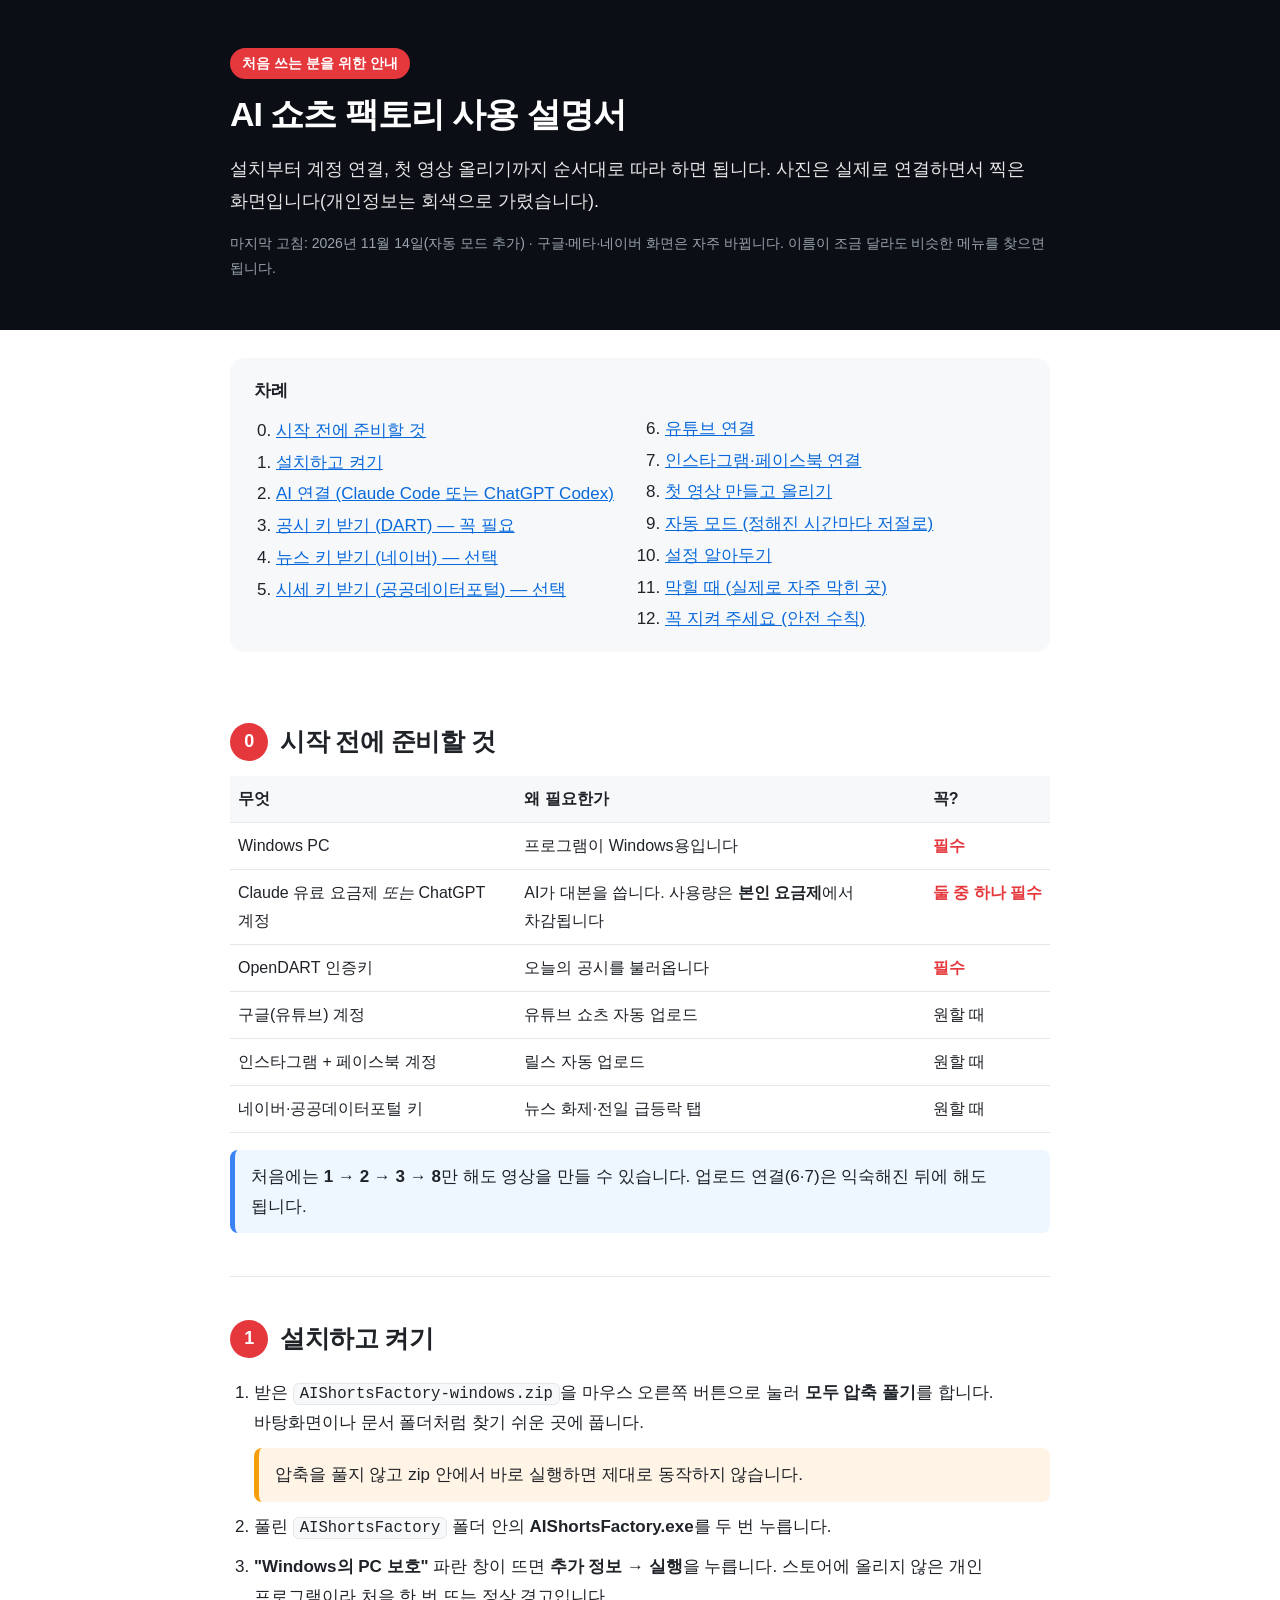
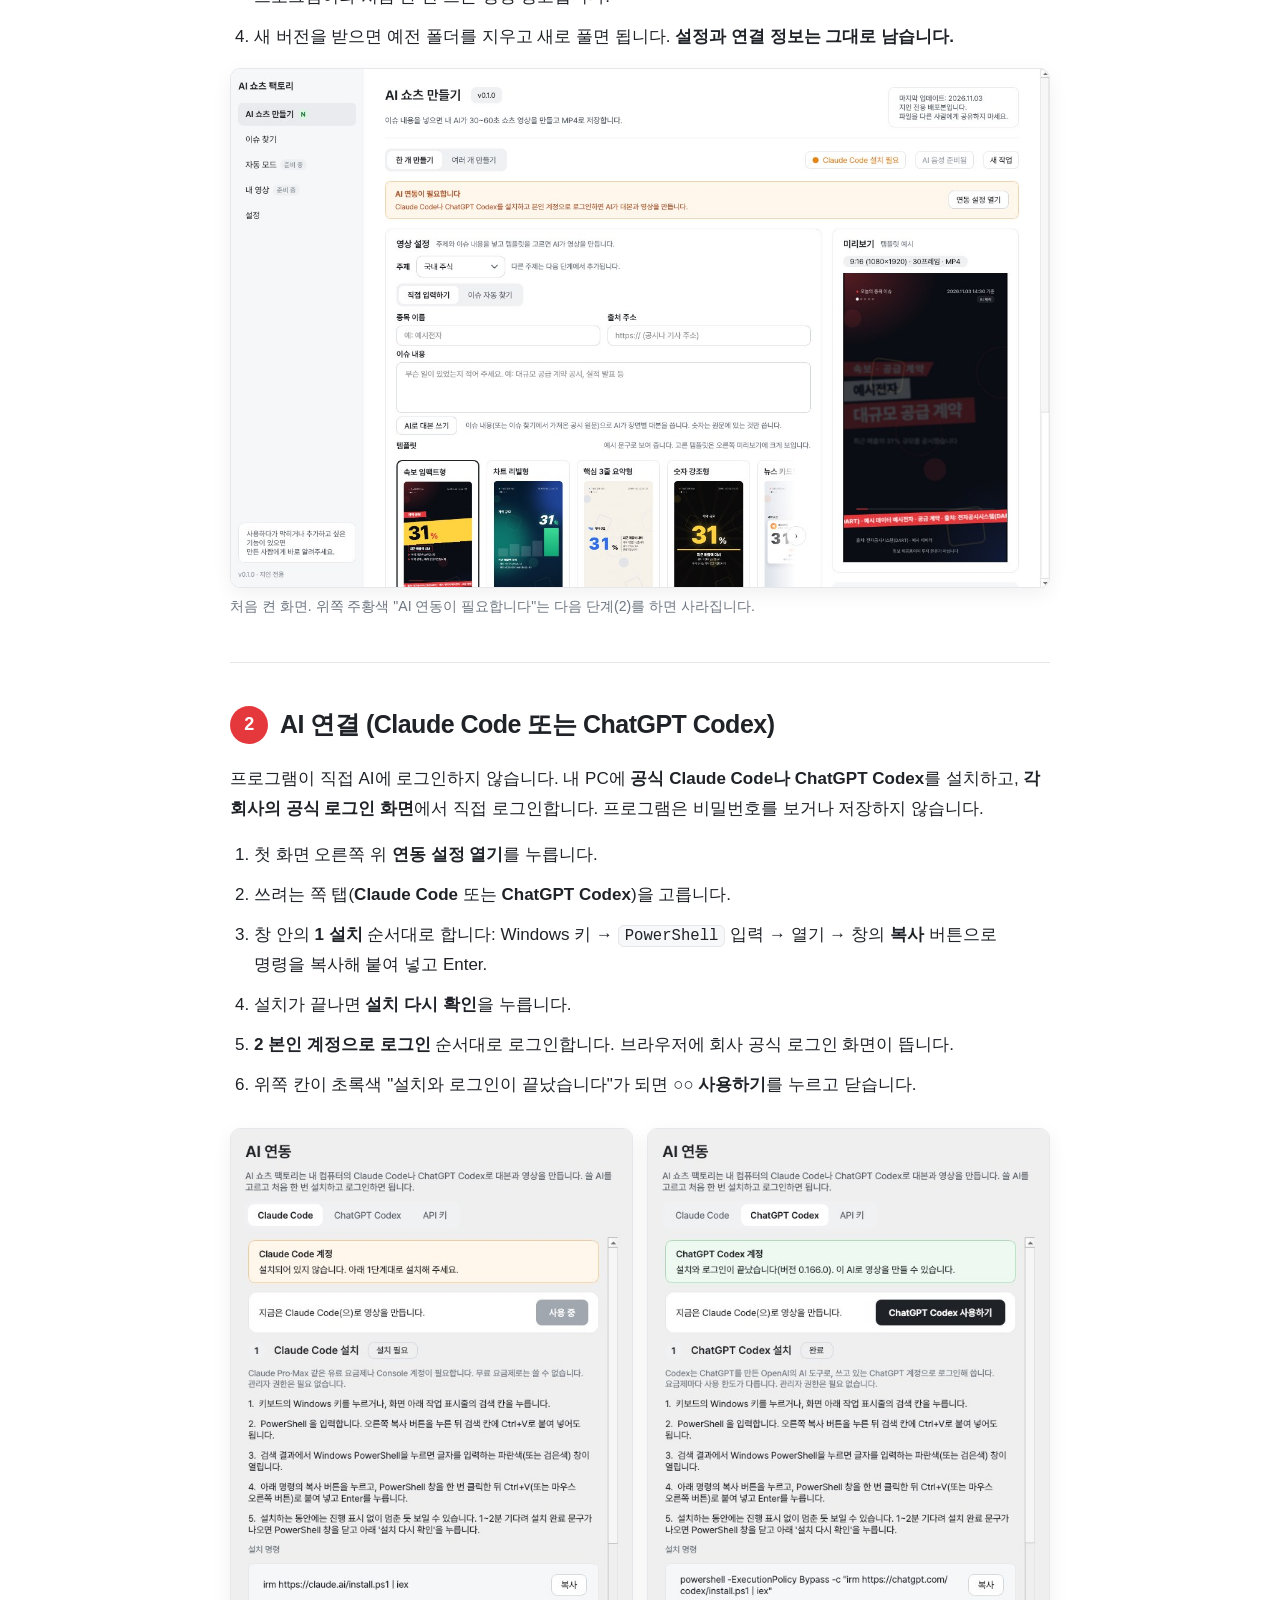
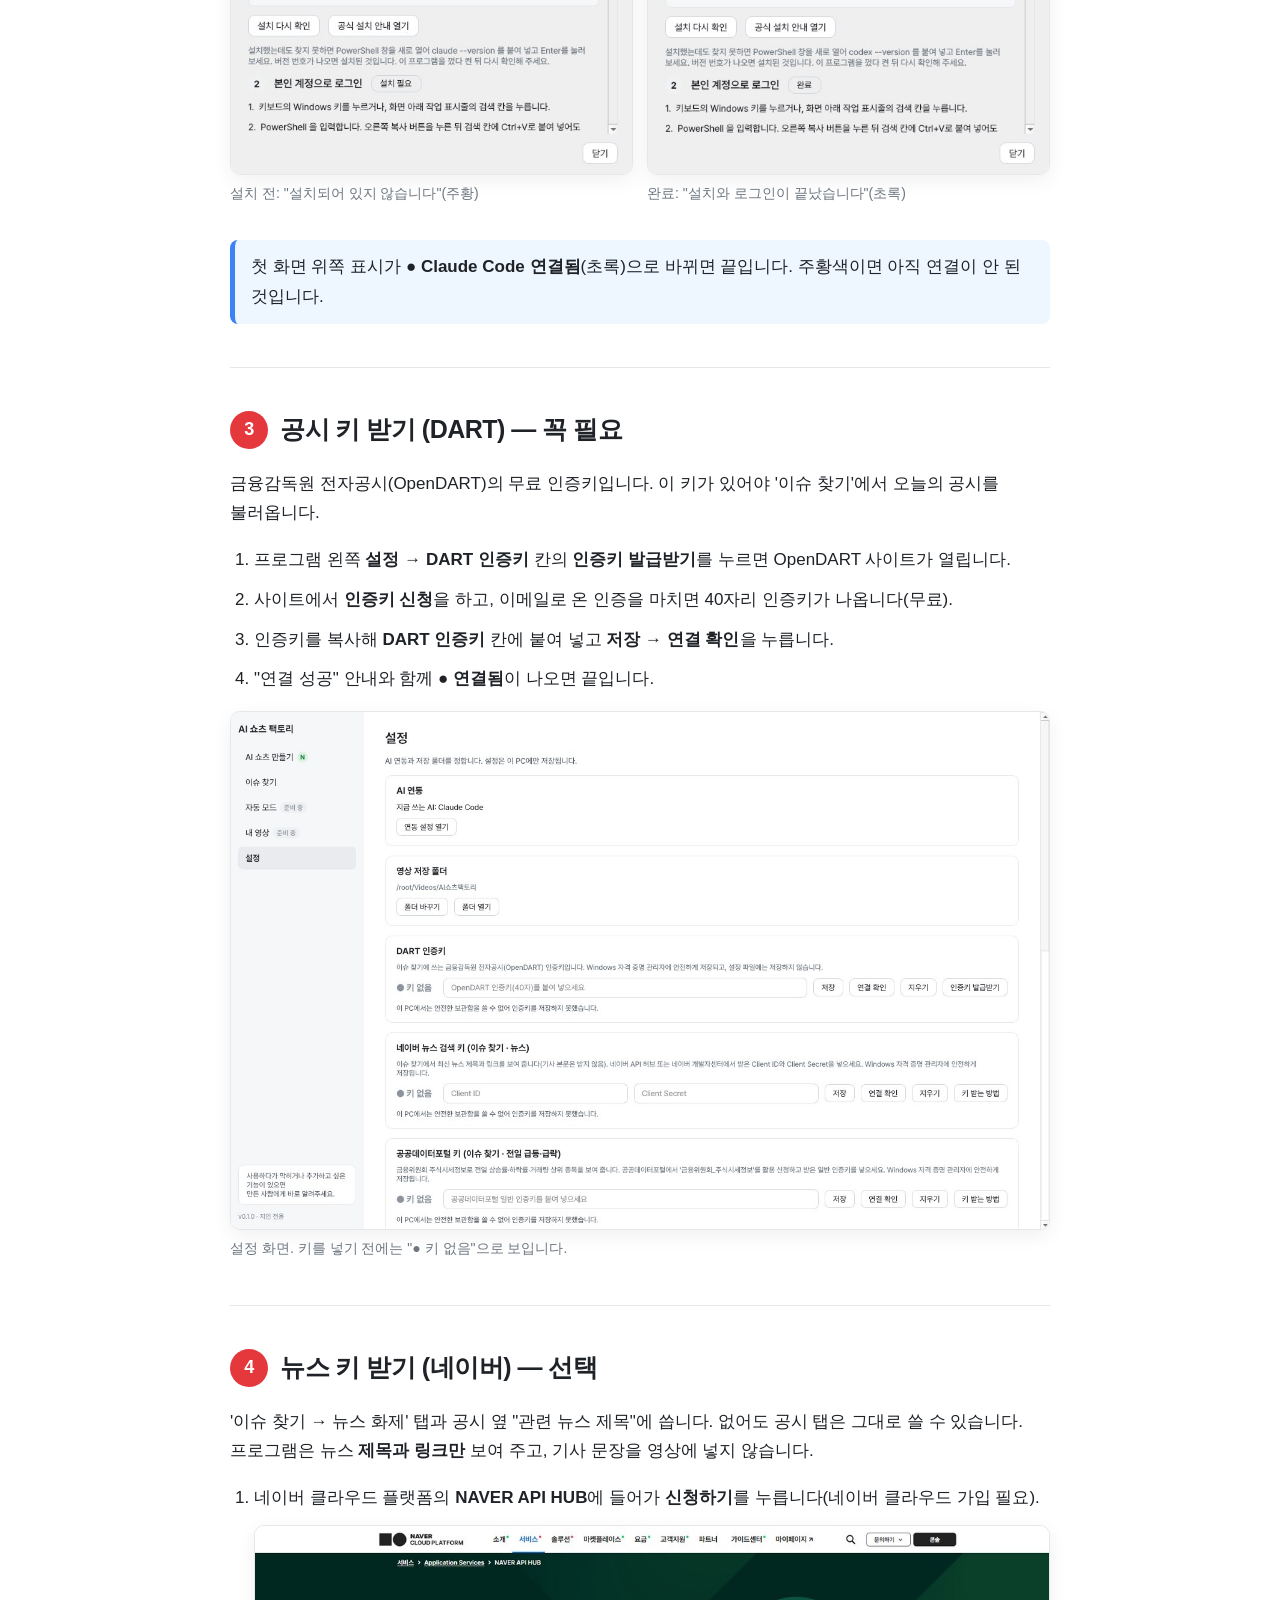
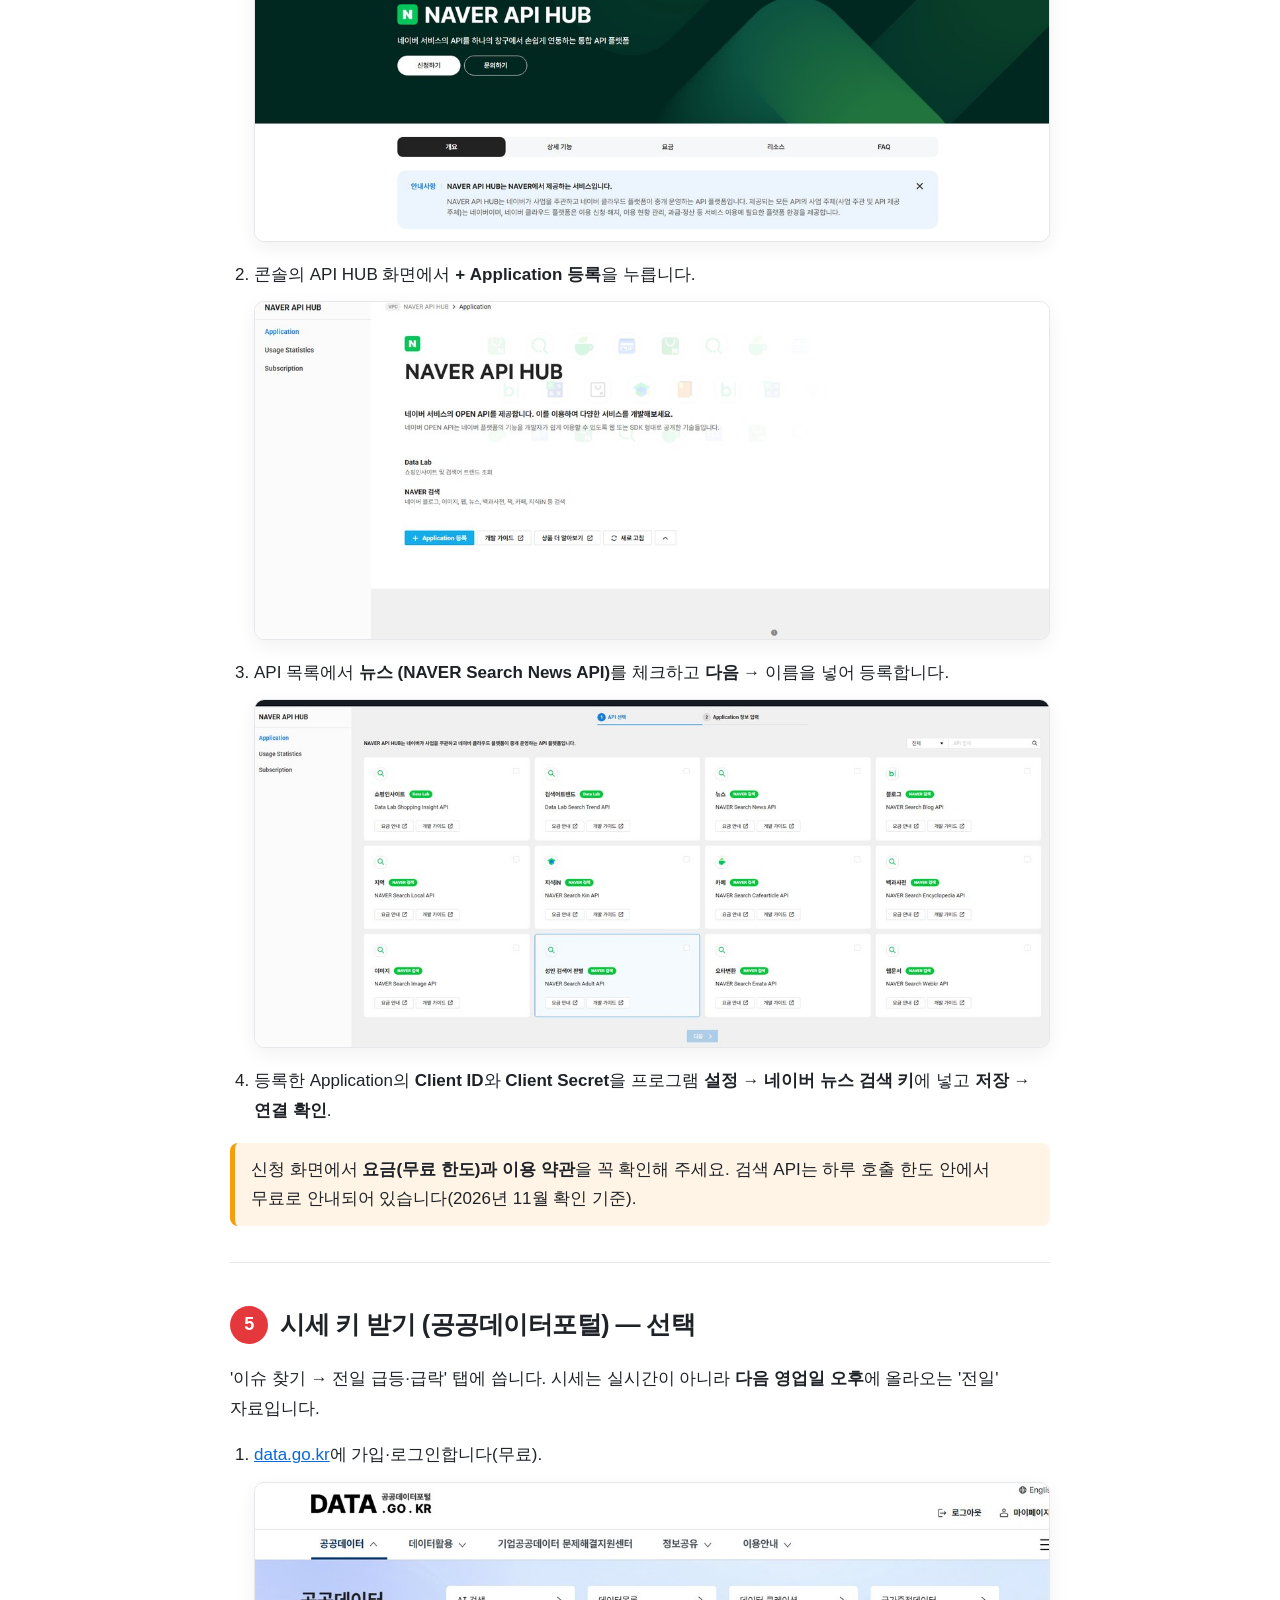
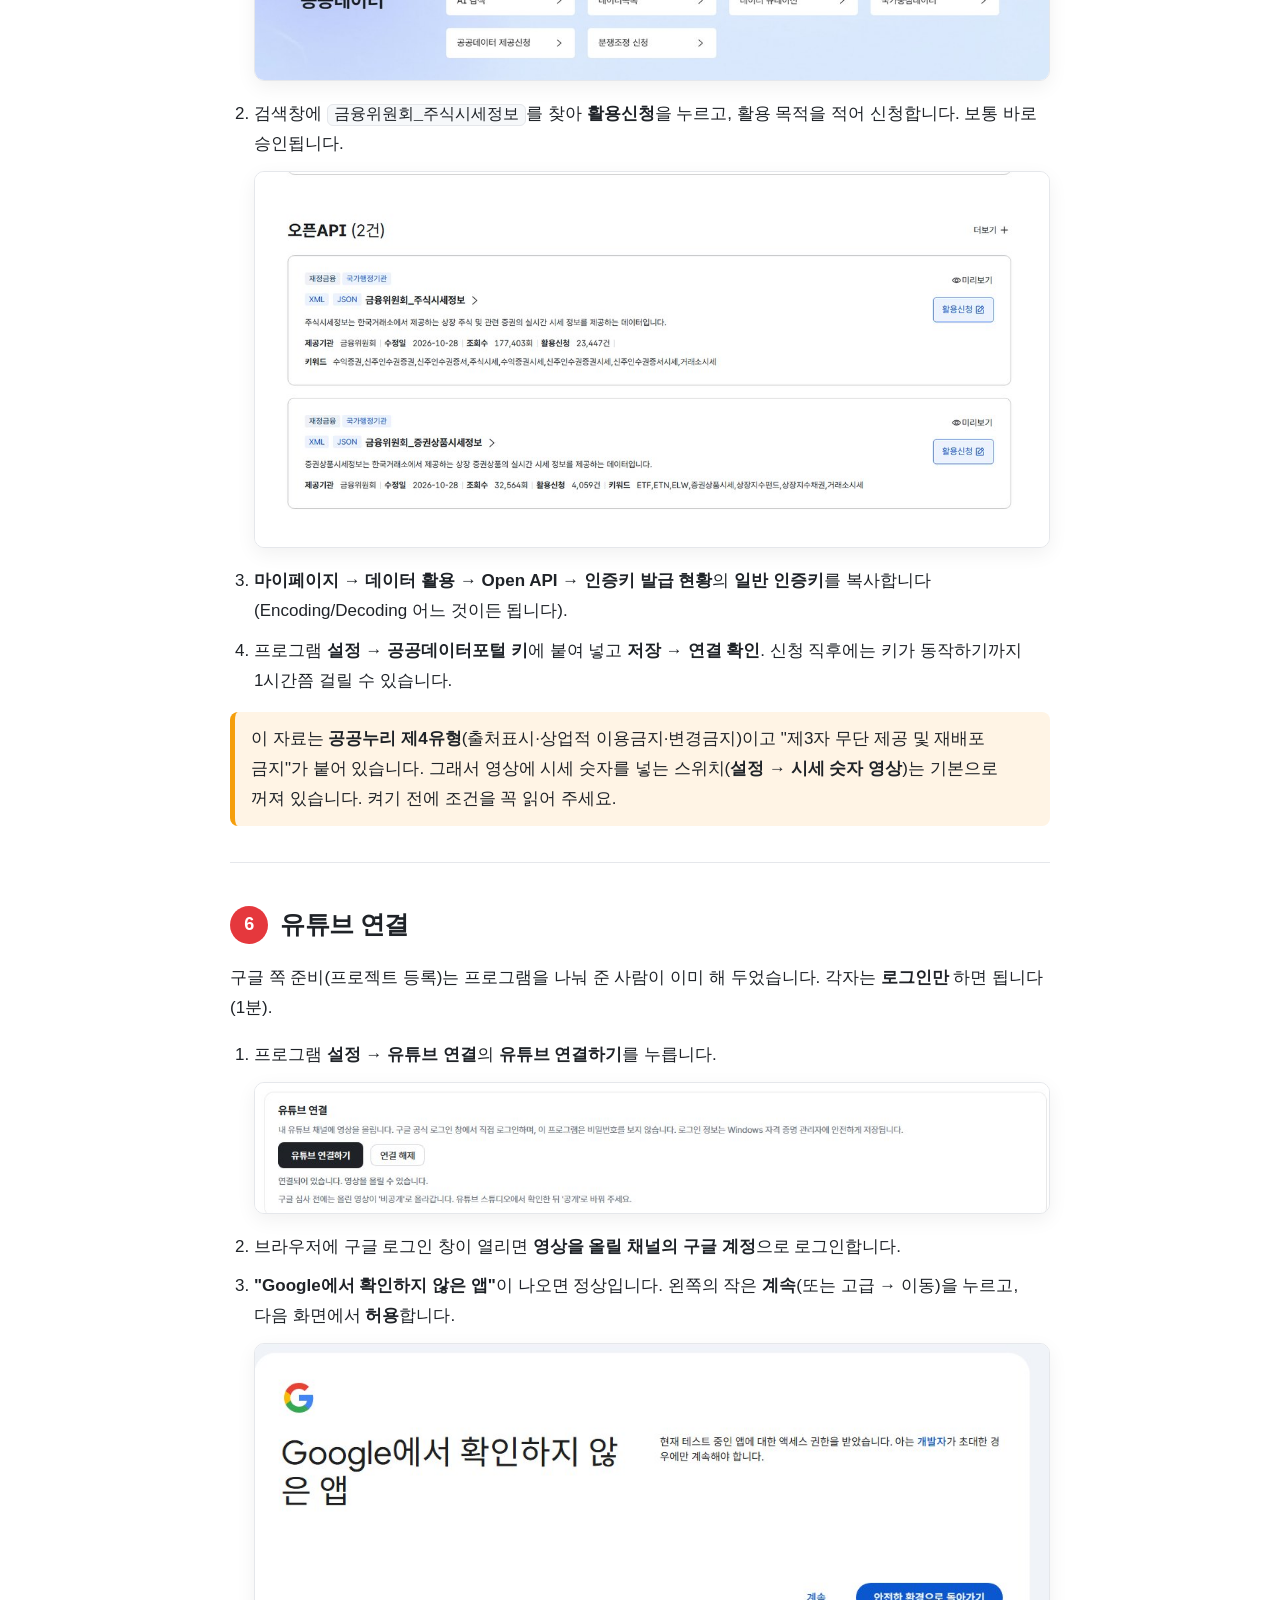
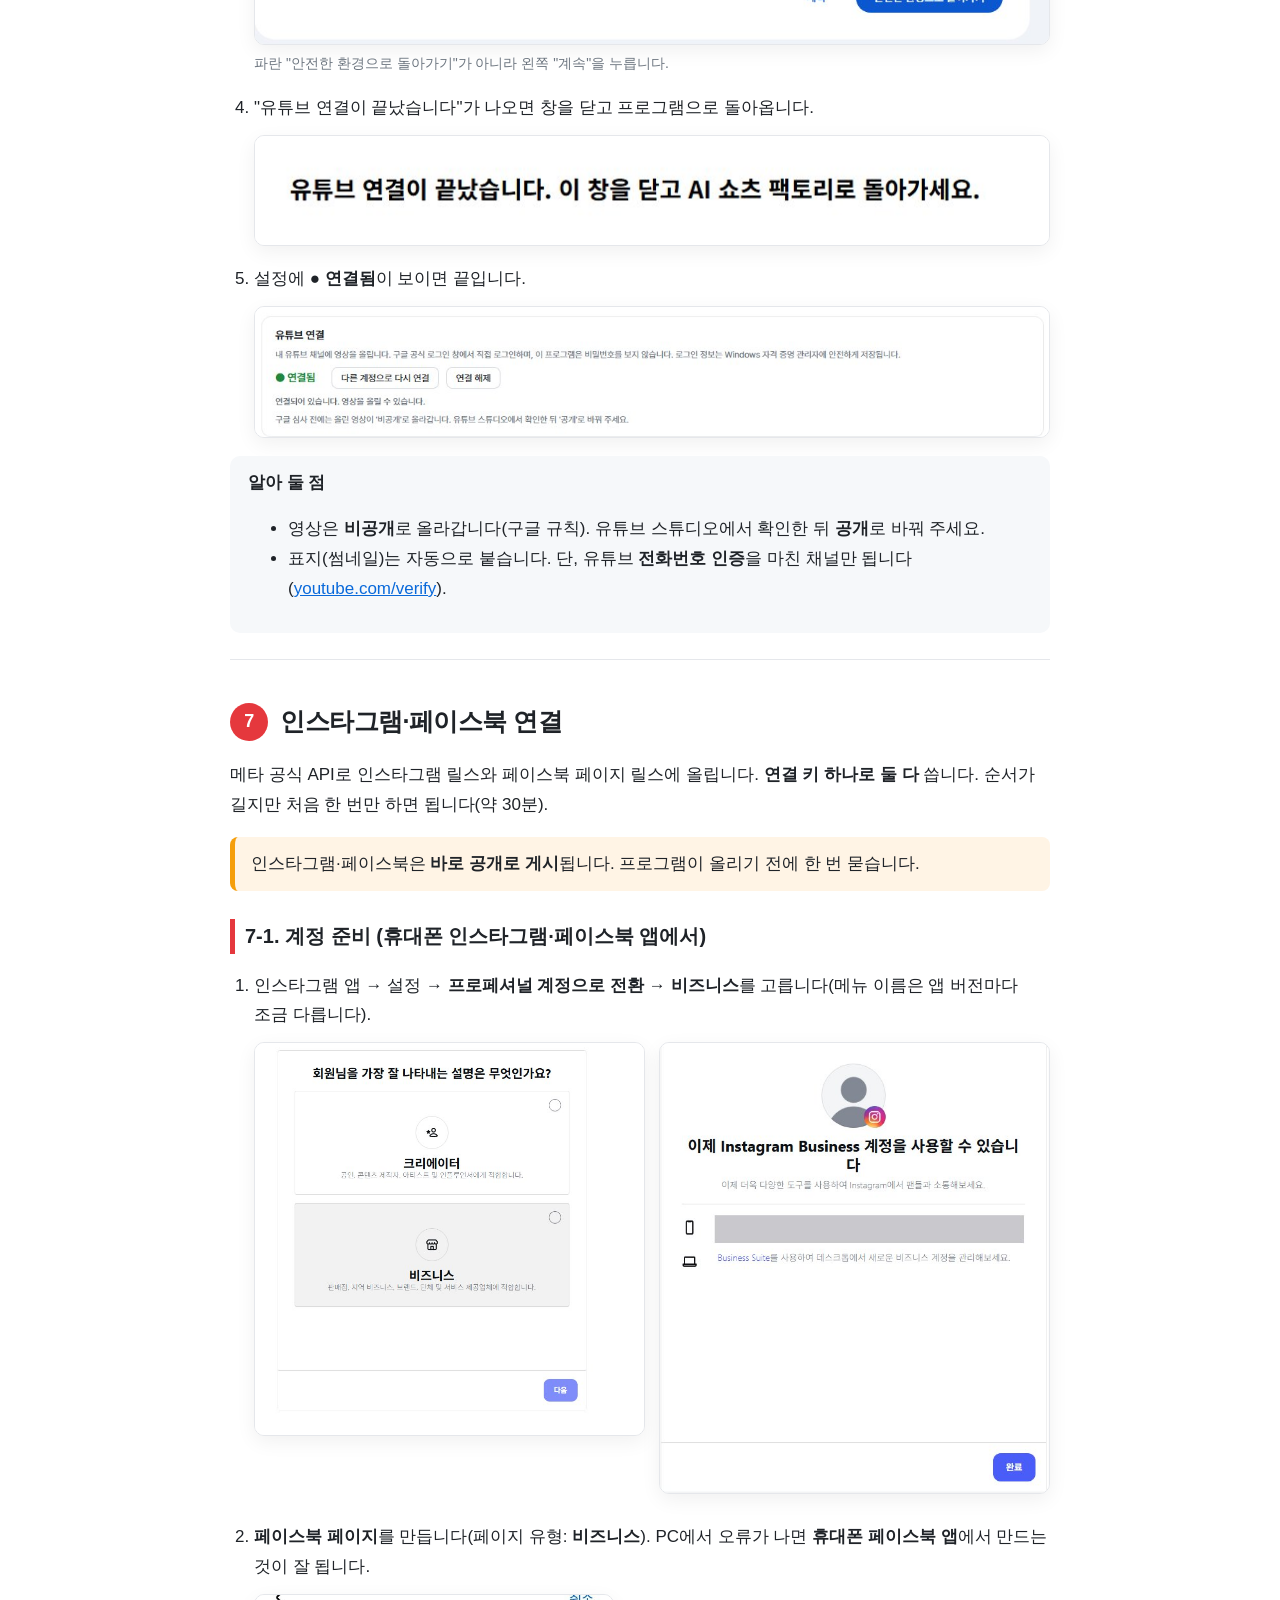
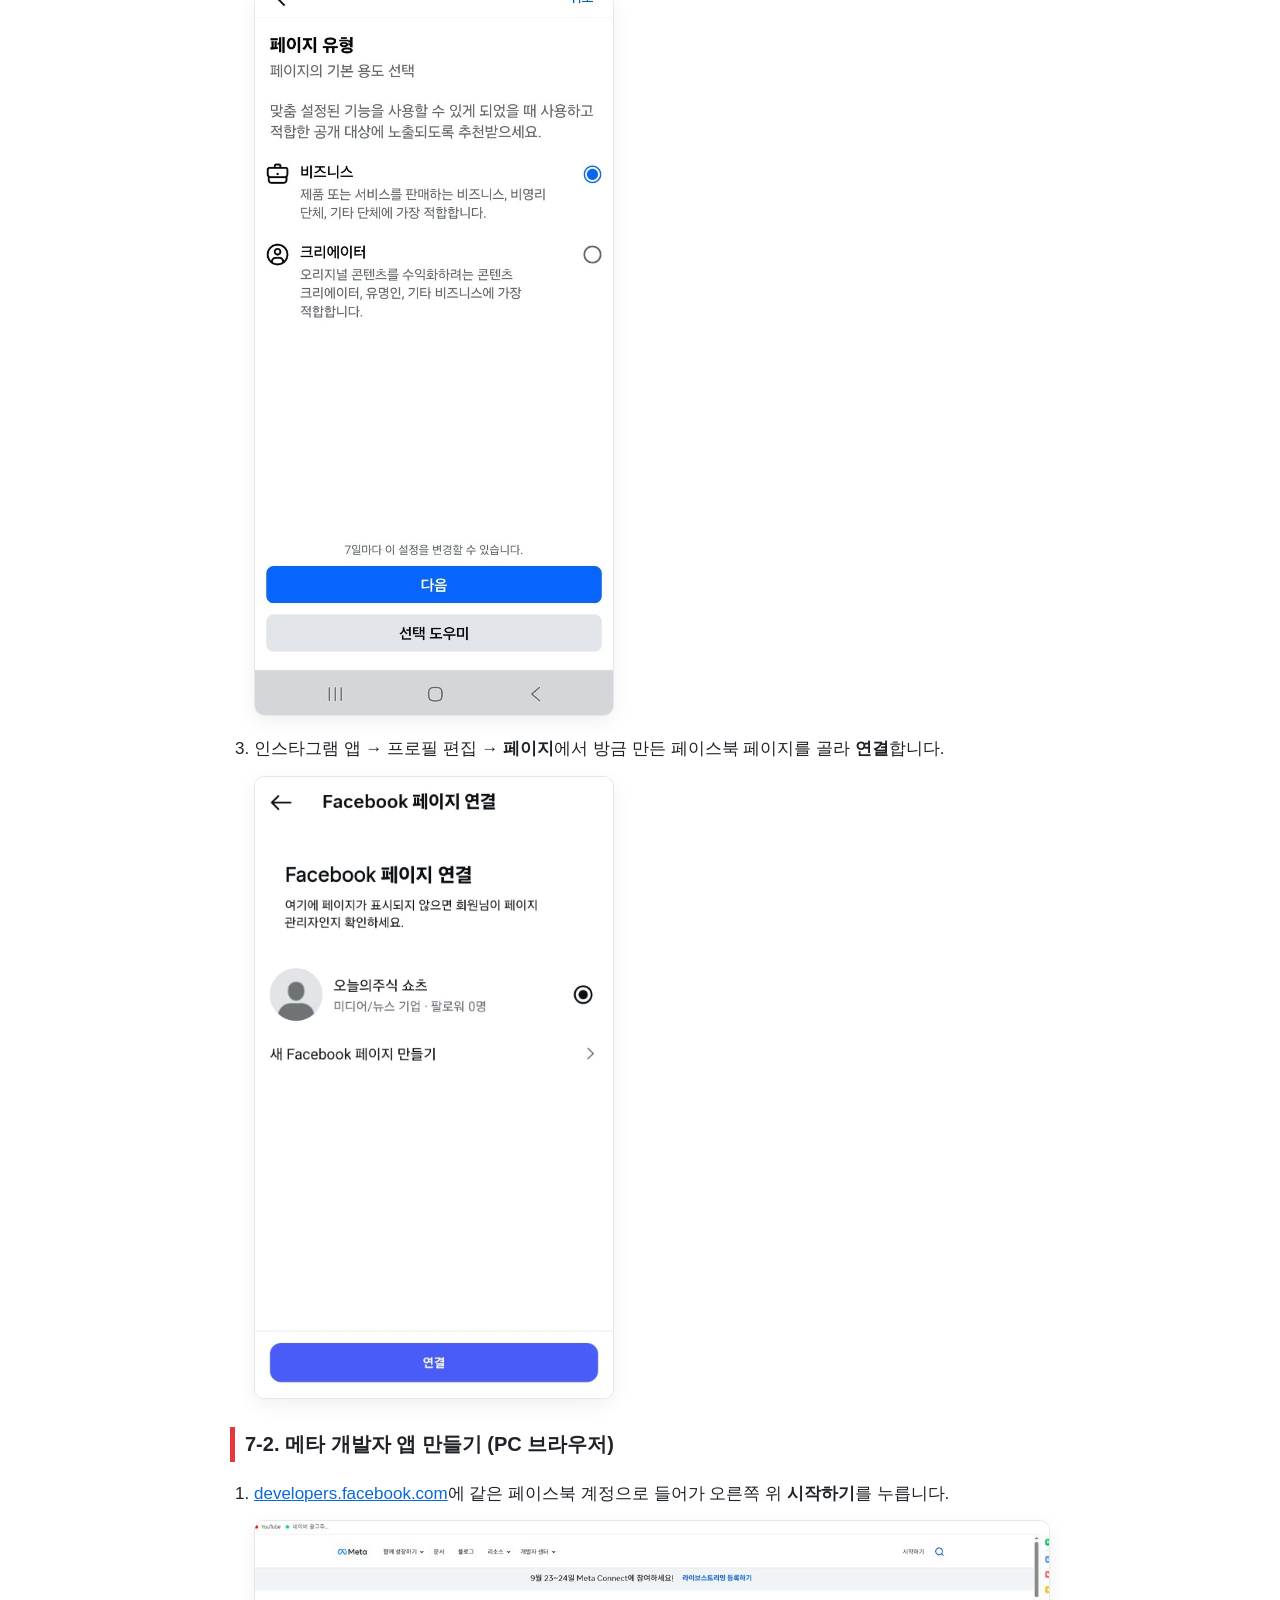
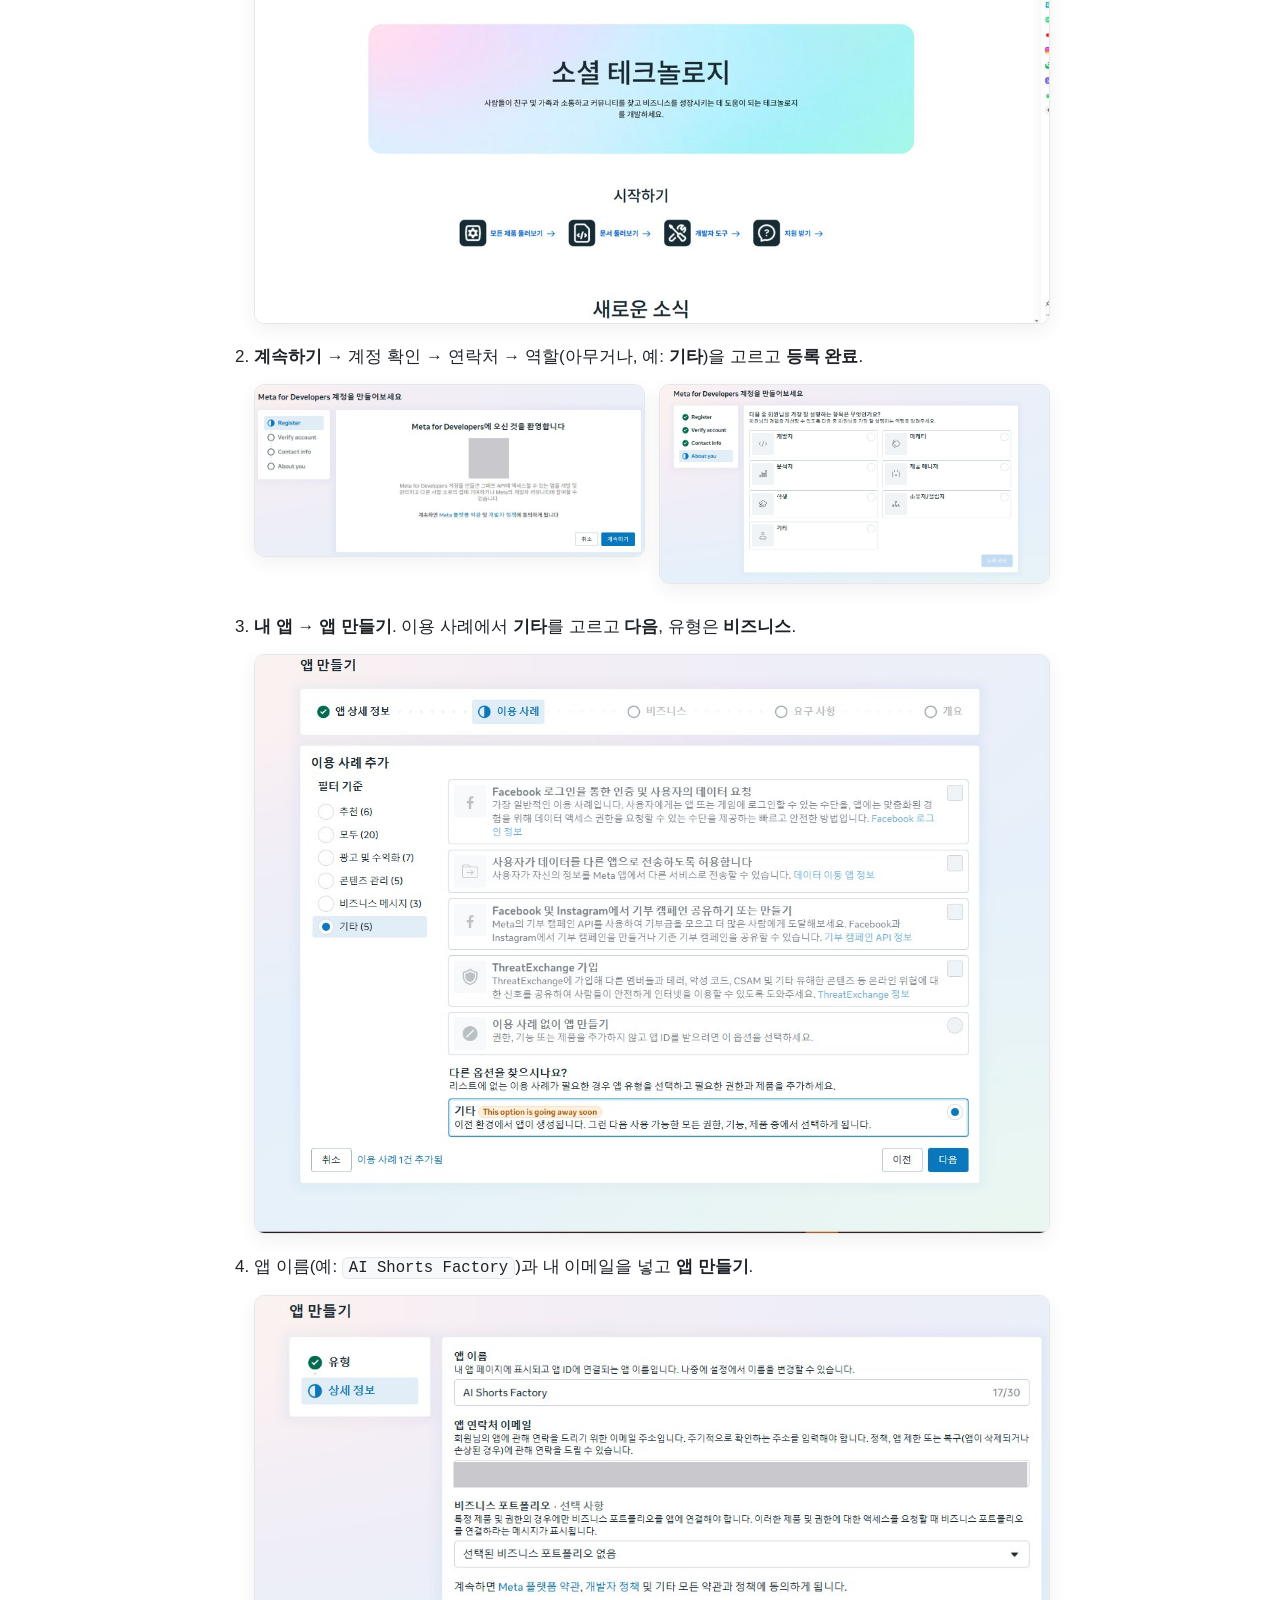
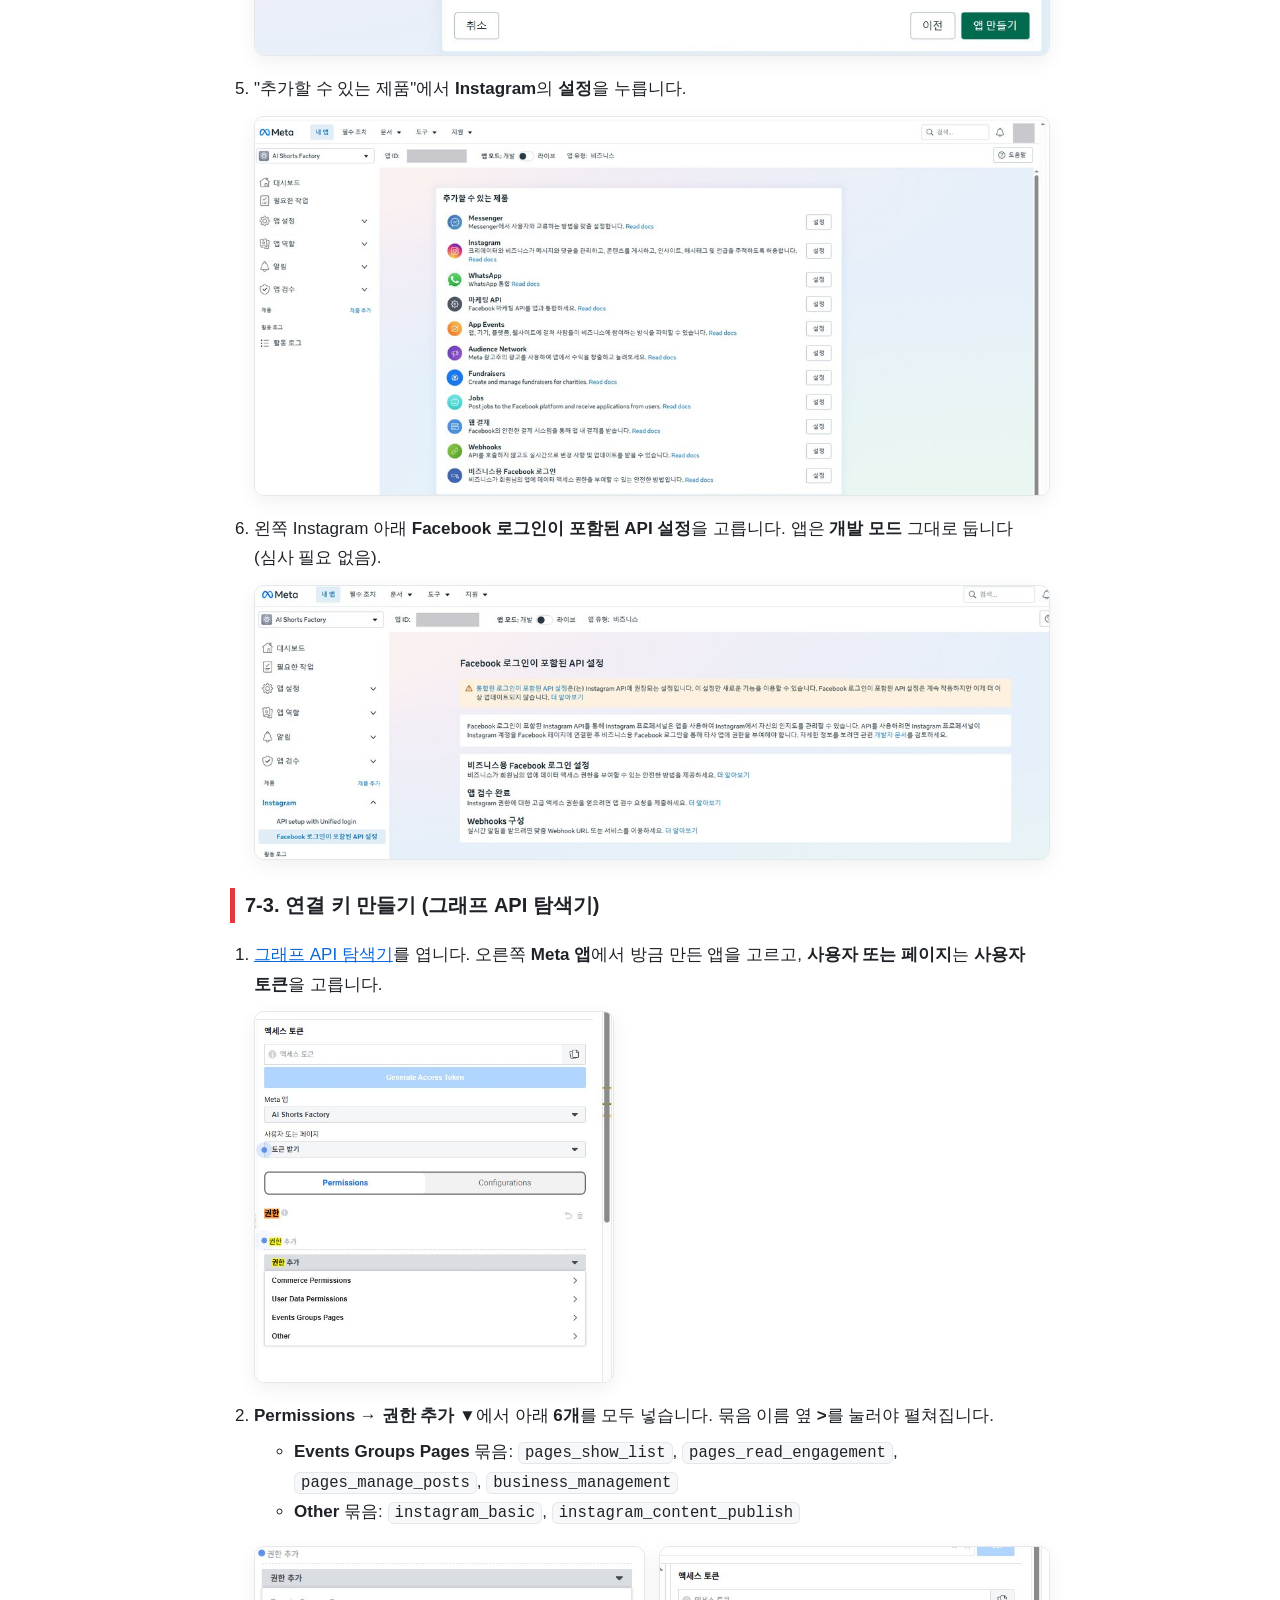
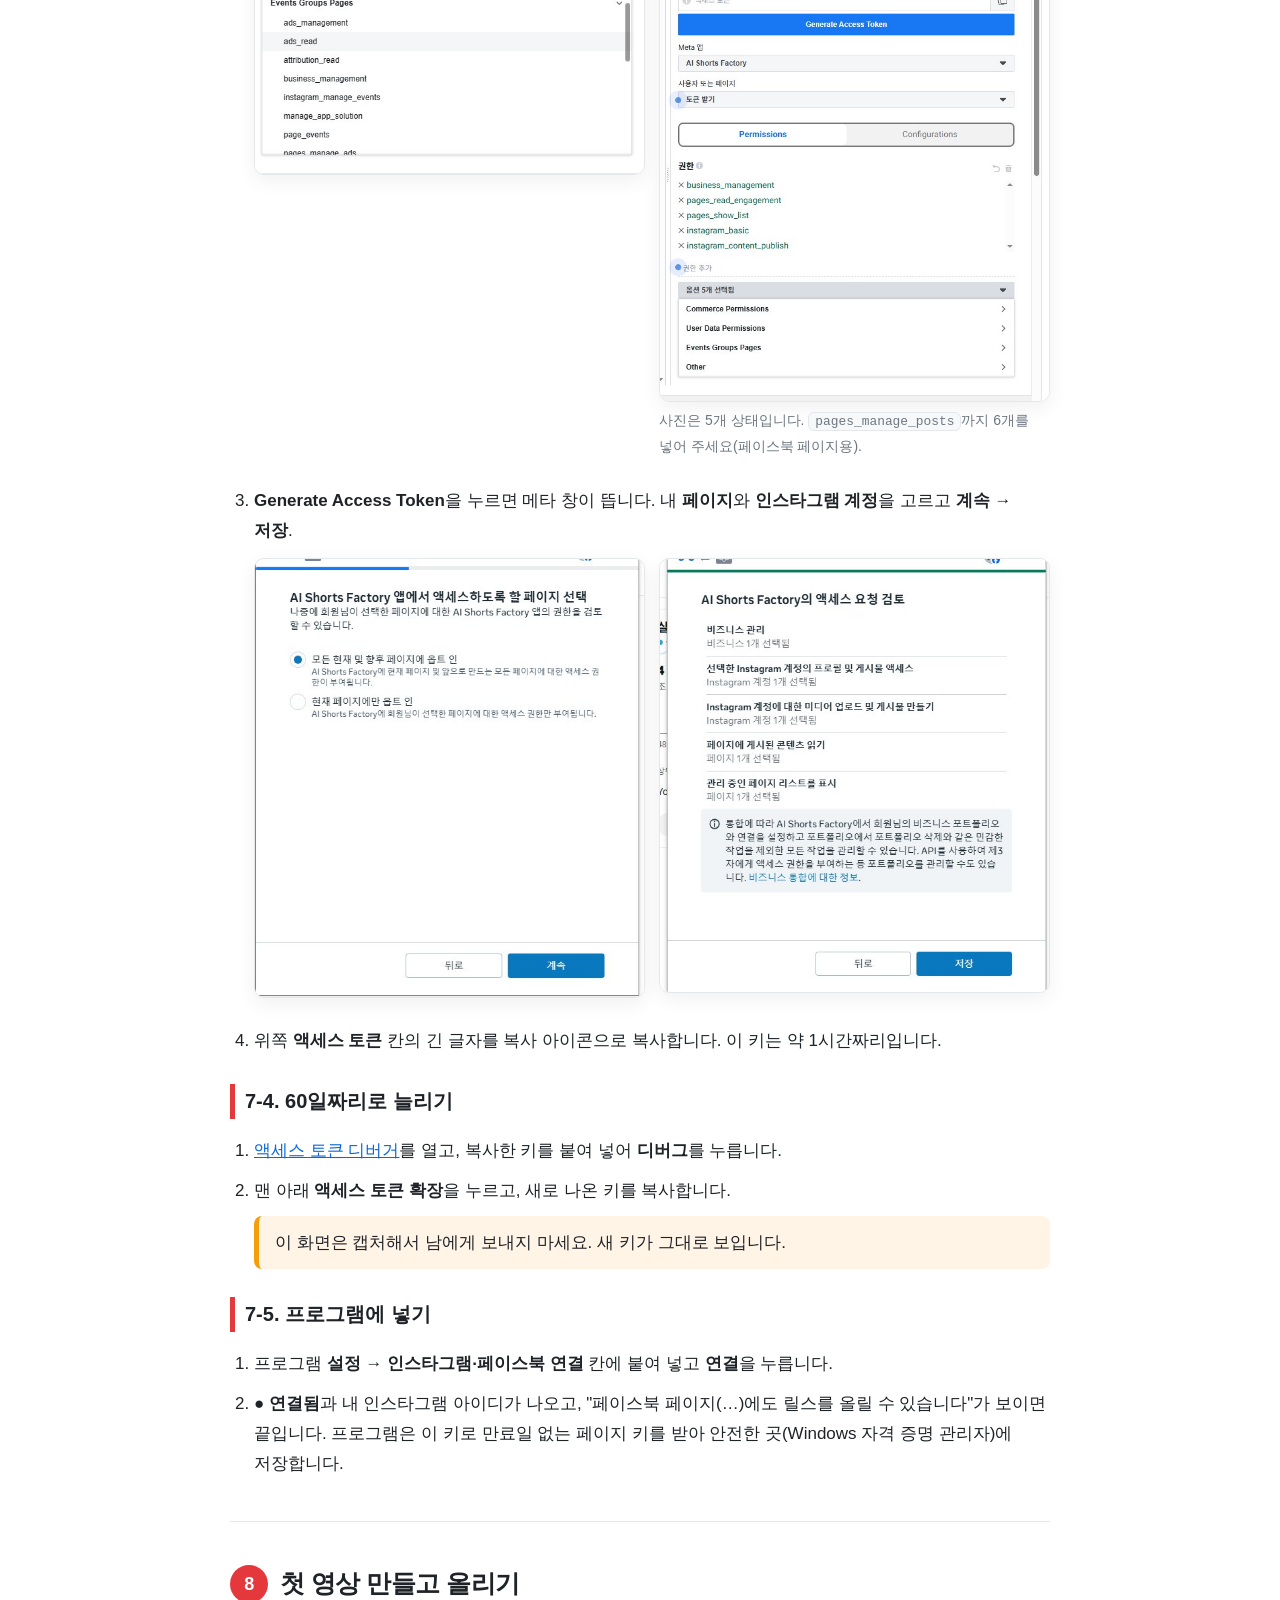
==== commit 4c3bdecb: "설명서: 자동 모드 안내 추가 Co-Authored-By: Claude Opus 5.5 <noreply@anthropic.com> Claude-Session: https://cla" ====
--- a/guide/index.html
+++ b/guide/index.html
@@ -9,7 +9,7 @@
     <p class="kicker">처음 쓰는 분을 위한 안내</p>
     <h1>AI 쇼츠 팩토리 사용 설명서</h1>
     <p class="lead">설치부터 계정 연결, 첫 영상 올리기까지 순서대로 따라 하면 됩니다. 사진은 실제로 연결하면서 찍은 화면입니다(개인정보는 회색으로 가렸습니다).</p>
-    <p class="muted">마지막 고침: 2026년 11월 14일 · 구글·메타·네이버 화면은 자주 바뀝니다. 이름이 조금 달라도 비슷한 메뉴를 찾으면 됩니다.</p>
+    <p class="muted">마지막 고침: 2026년 11월 14일(자동 모드 추가) · 구글·메타·네이버 화면은 자주 바뀝니다. 이름이 조금 달라도 비슷한 메뉴를 찾으면 됩니다.</p>
   </div>
 </header>
 
@@ -26,6 +26,7 @@
     <li><a href="#s6">유튜브 연결</a></li>
     <li><a href="#s7">인스타그램·페이스북 연결</a></li>
     <li><a href="#s8">첫 영상 만들고 올리기</a></li>
+    <li><a href="#s8a">자동 모드 (정해진 시간마다 저절로)</a></li>
     <li><a href="#s9">설정 알아두기</a></li>
     <li><a href="#s10">막힐 때 (실제로 자주 막힌 곳)</a></li>
     <li><a href="#s11">꼭 지켜 주세요 (안전 수칙)</a></li>
@@ -217,6 +218,31 @@
     <li>틱톡·스레드·X 같은 다른 SNS는 <b>다른 SNS에 올리기</b>(업로드 도우미)로 문구 복사 + 업로드 화면 열기를 도와줍니다(직접 게시).</li>
   </ol>
   <p class="tip">하나가 실패해도 결과 창의 <b>실패한 곳만 다시 올리기</b>로 그곳만 다시 올릴 수 있습니다.</p>
+</section>
+
+<section id="s8a">
+  <h2><span class="no">★</span>자동 모드 (정해진 시간마다 저절로)</h2>
+  <p>켜 두면 정한 간격마다 <b>소재 찾기 → AI 대본 → 영상·표지 만들기 → (원하면) 업로드</b>까지 저절로 합니다.</p>
+  <figure><img src="img/app-auto.jpg" alt="자동 모드 화면" loading="lazy"></figure>
+  <ol class="steps">
+    <li>왼쪽 <b>자동 모드</b>를 엽니다.</li>
+    <li><b>첫 시작</b> 시각과 <b>간격</b>을 고릅니다. 예: 08:00 · 4시간마다 → 하루 6편(08·12·16·20·00·04시).</li>
+    <li><b>방식</b>을 고릅니다.
+      <ul><li><b>확인 후 올리기</b>: 만들어서 아래 <b>확인 대기 영상</b> 목록에 둡니다. <b>영상 열기</b>로 본 뒤 <b>고른 영상 올리기</b>를 누르면 올라갑니다. (처음에는 이 방식을 추천)</li>
+      <li><b>완전 자동</b>: 만들자마자 켜 둔 곳(유튜브·인스타그램·페이스북)에 올립니다.</li></ul></li>
+    <li>올릴 곳 스위치를 켭니다(설정에서 연결한 곳만 올라갑니다).</li>
+    <li>맨 위 <b>자동 모드 켜기</b>를 켭니다. 인스타그램·페이스북을 켜 두었다면 "바로 공개됩니다"에 한 번 동의합니다.</li>
+  </ol>
+  <div class="note"><b>알아 둘 점</b>
+    <ul>
+      <li><b>PC와 프로그램이 켜져 있어야</b> 돌아갑니다. 절전 모드로 들어가면 멈춥니다(Windows 설정 → 전원에서 절전 시간을 늘려 두세요).</li>
+      <li>소재는 회차마다 <b>공시 1위</b>와 <b>뉴스에서 화제인 회사의 최근 공시</b>를 번갈아 씁니다. 같은 공시는 두 번 만들지 않고, 지난번과 다른 종류를 먼저 고릅니다.</li>
+      <li>쓸 공시가 없으면(주말·휴일·이른 시간) 그 회차는 쉬고, <b>실행 기록</b>에 이유가 남습니다.</li>
+      <li>템플릿은 17종을 돌아가며 씁니다(하나로 고정할 수도 있음). 영상 길이·목소리·음악·자막은 'AI 쇼츠 만들기' 화면 설정을 그대로 씁니다.</li>
+      <li>정한 시각에 프로그램이 꺼져 있었다면, 켠 뒤 50분이 지난 회차는 건너뜁니다(몰아서 만들지 않음).</li>
+      <li>지금 바로 시험해 보려면 <b>지금 한 번 만들기</b>를 누르세요.</li>
+    </ul>
+  </div>
 </section>
 
 <section id="s9">
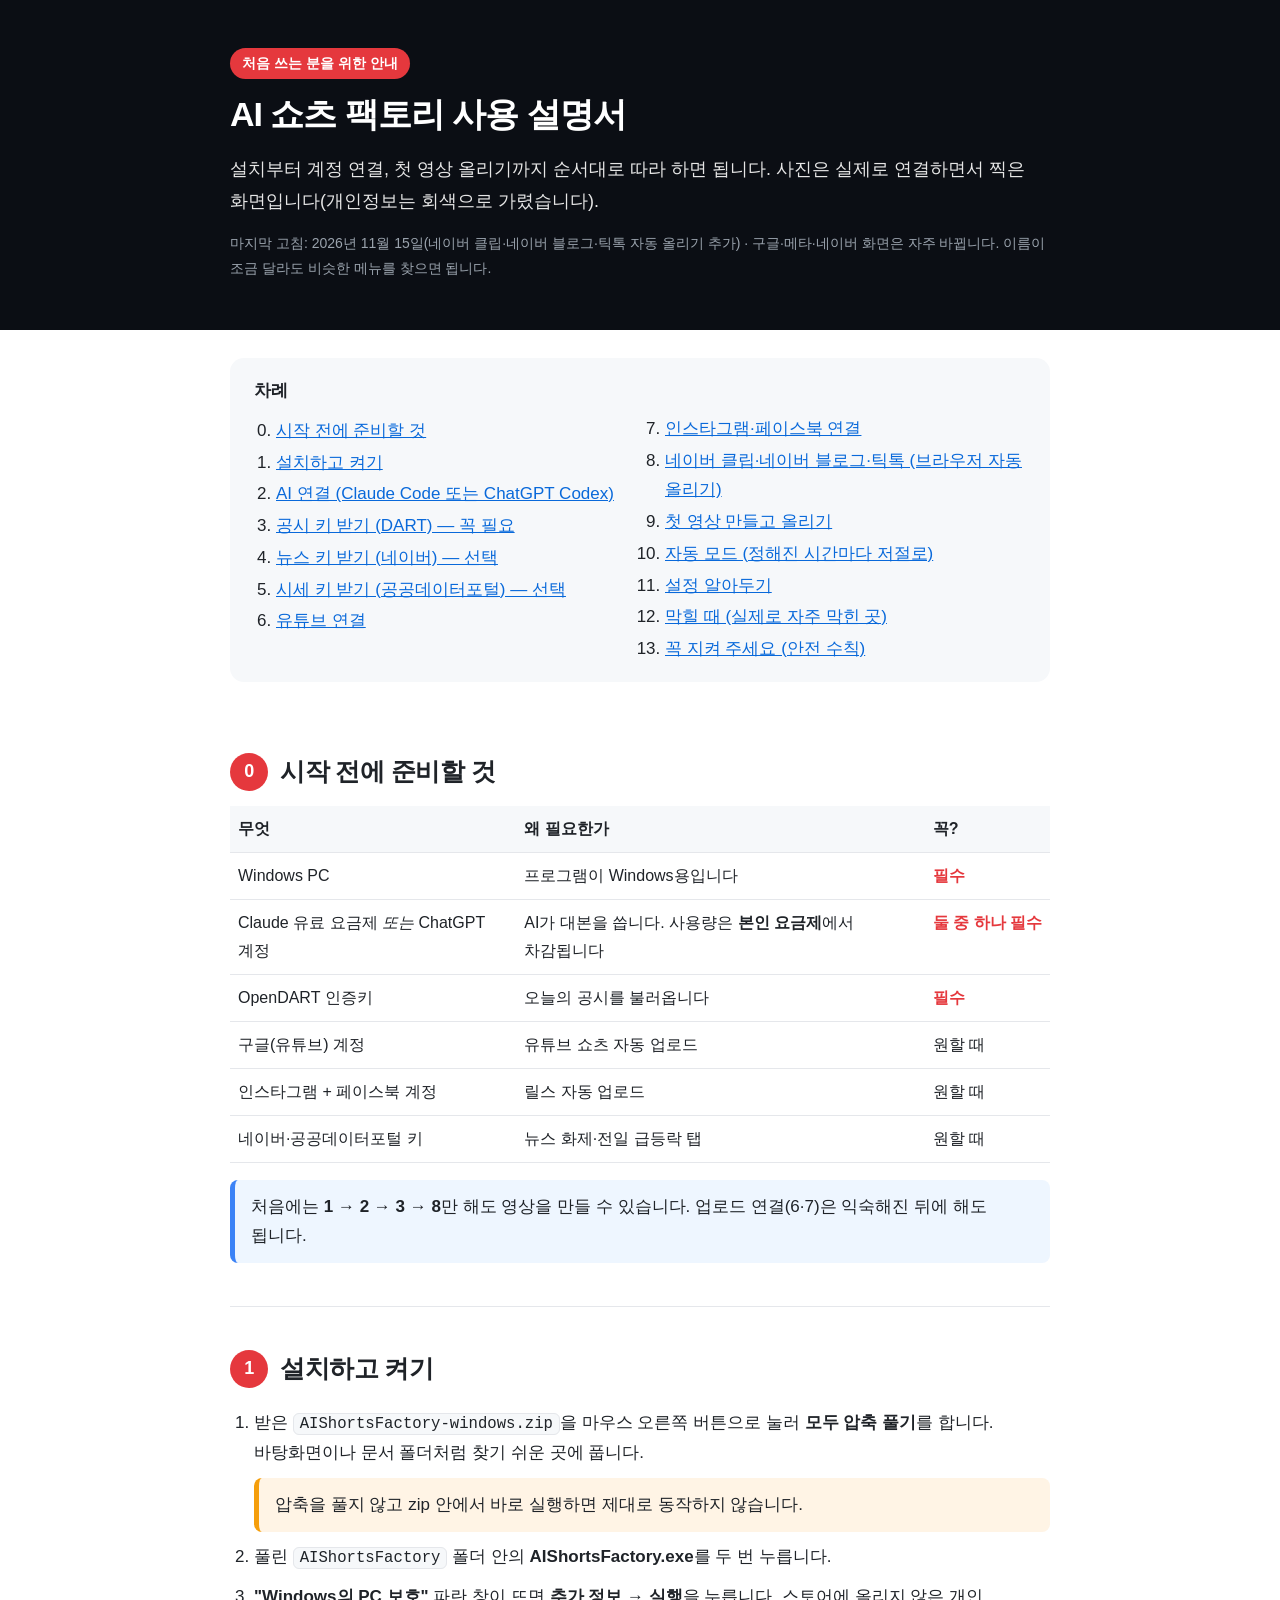
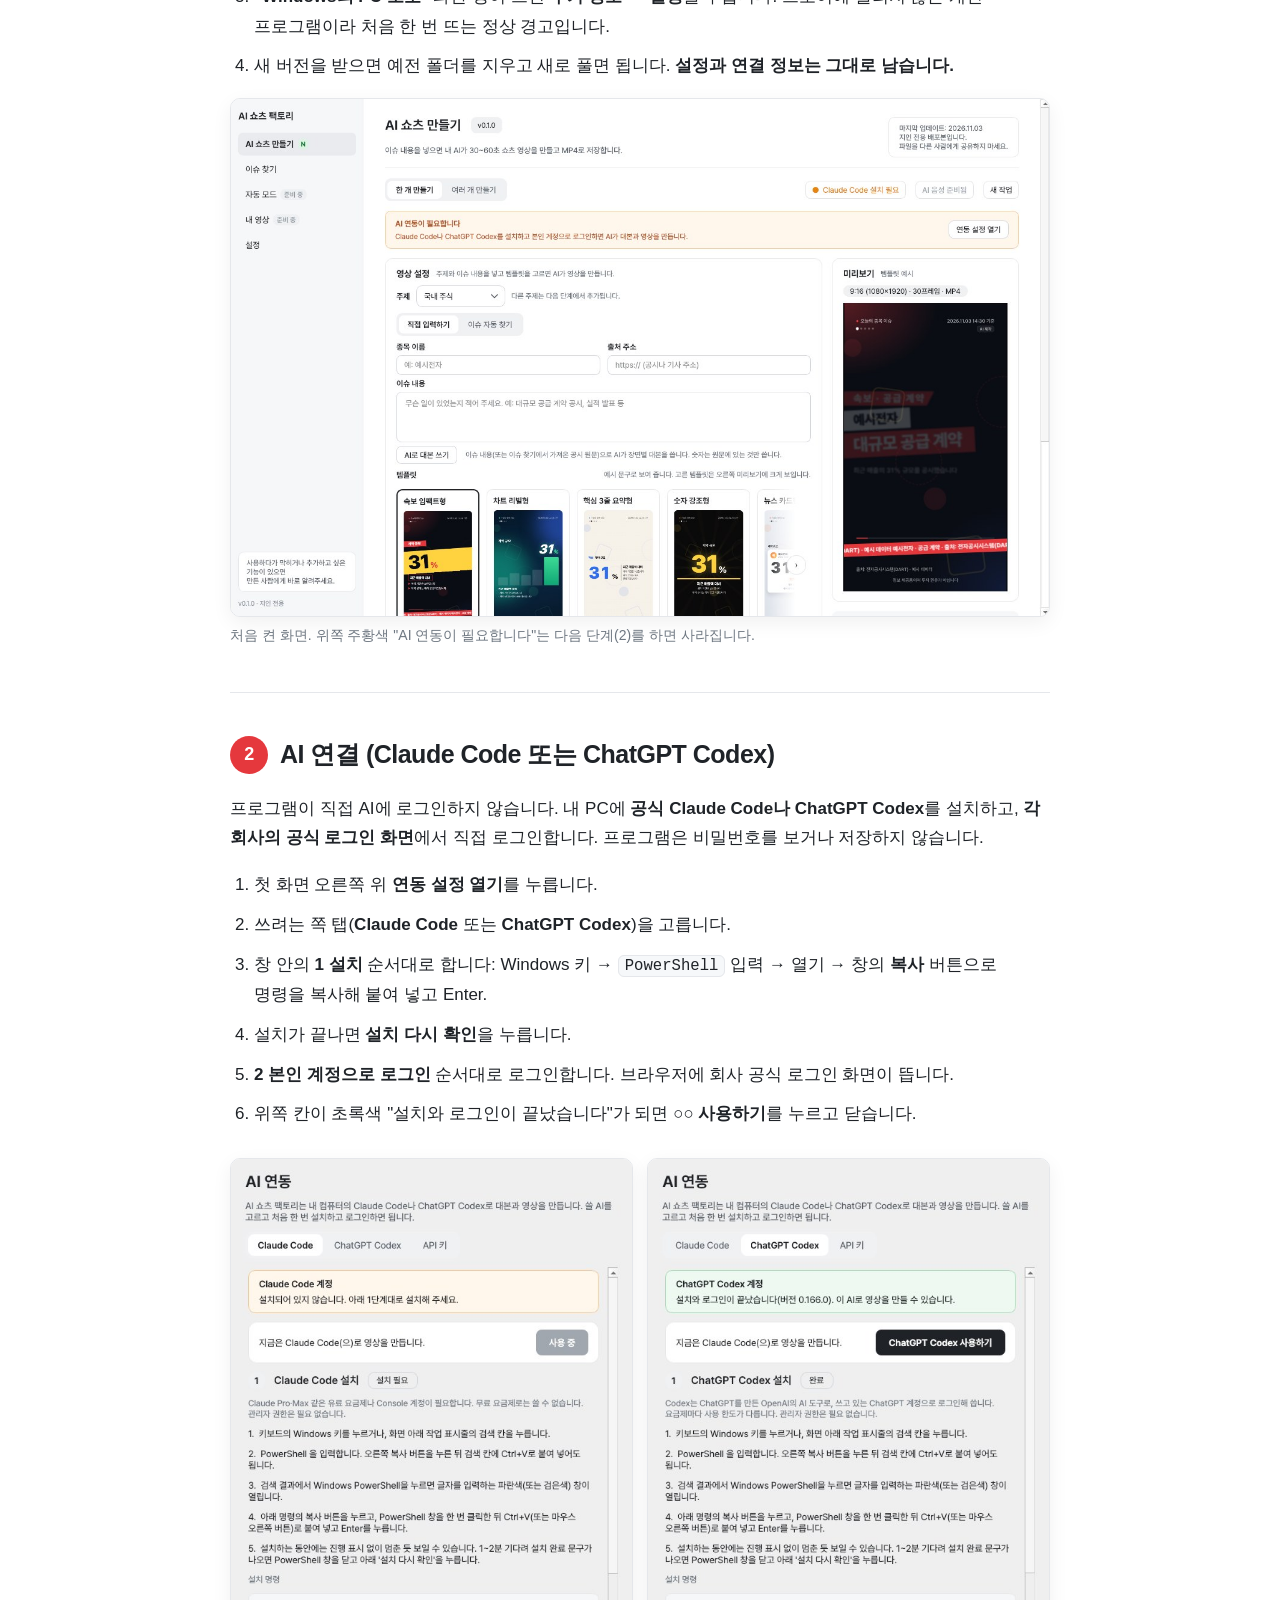
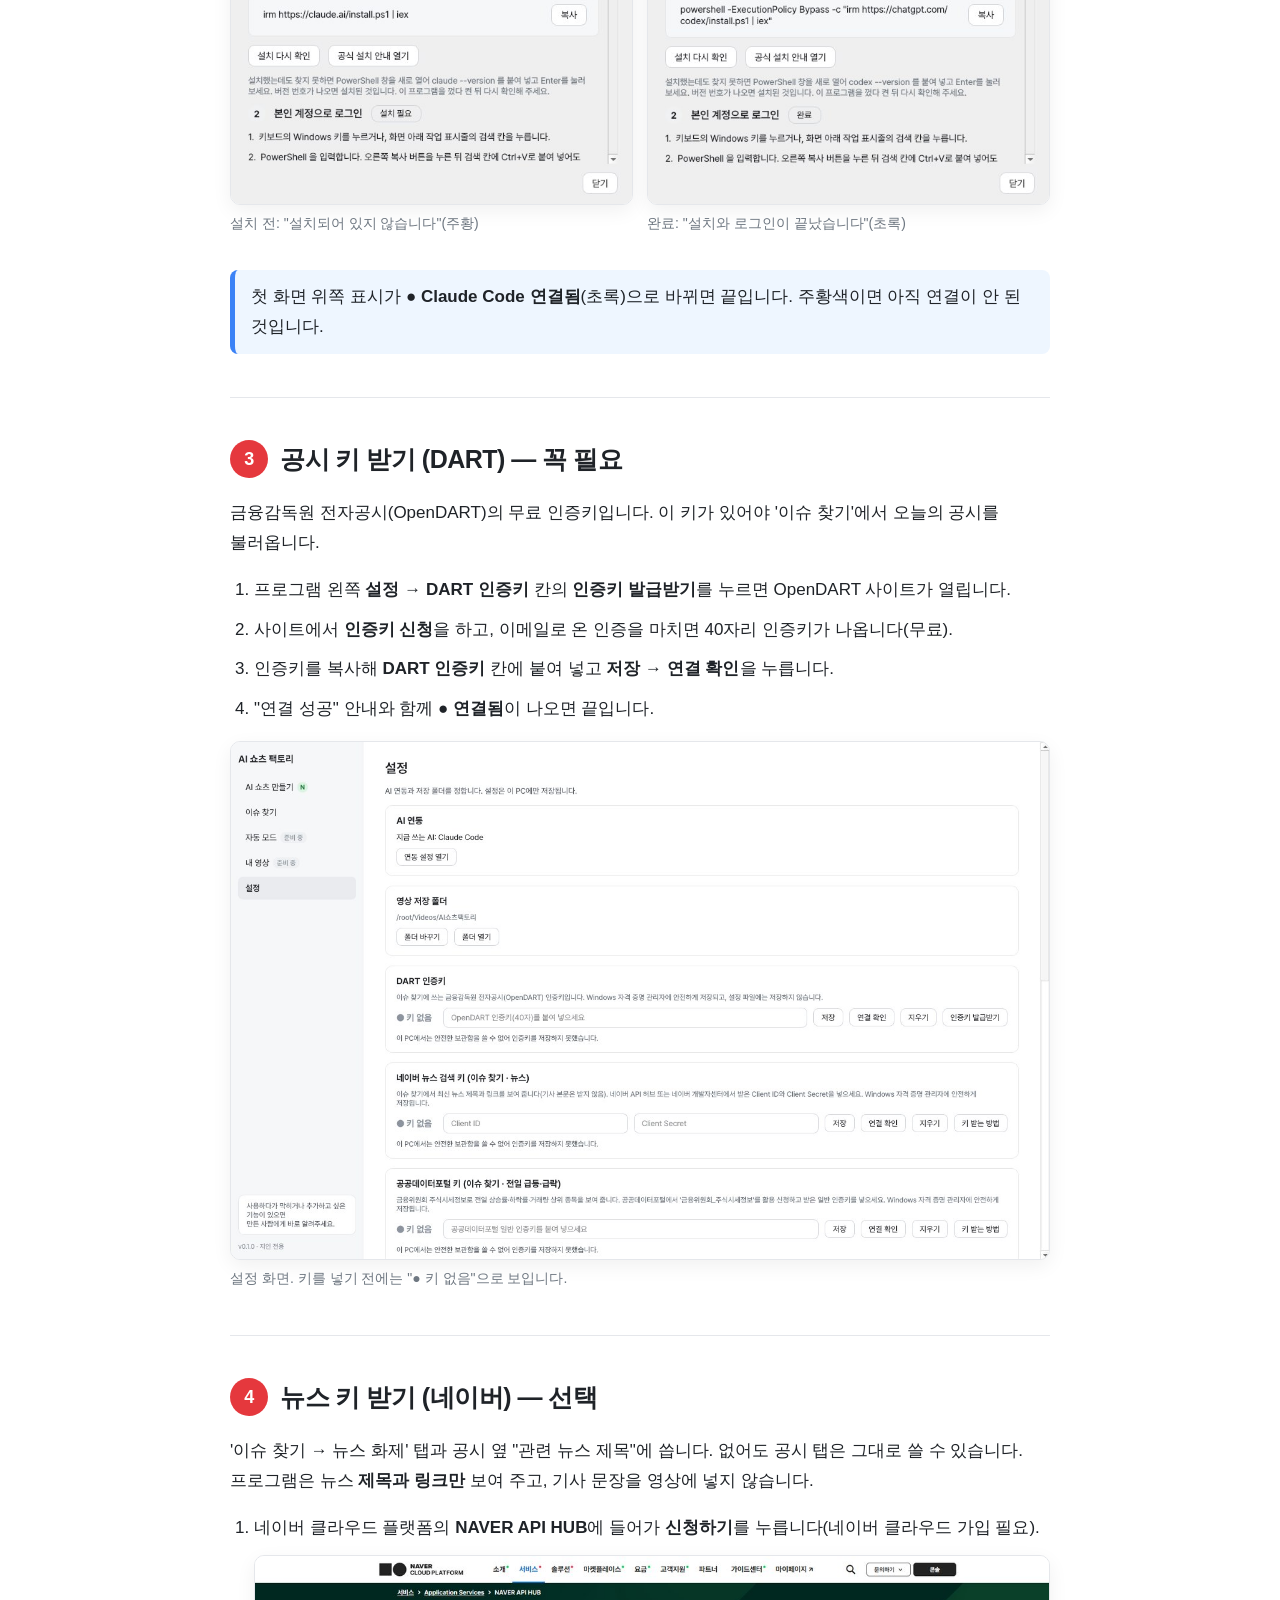
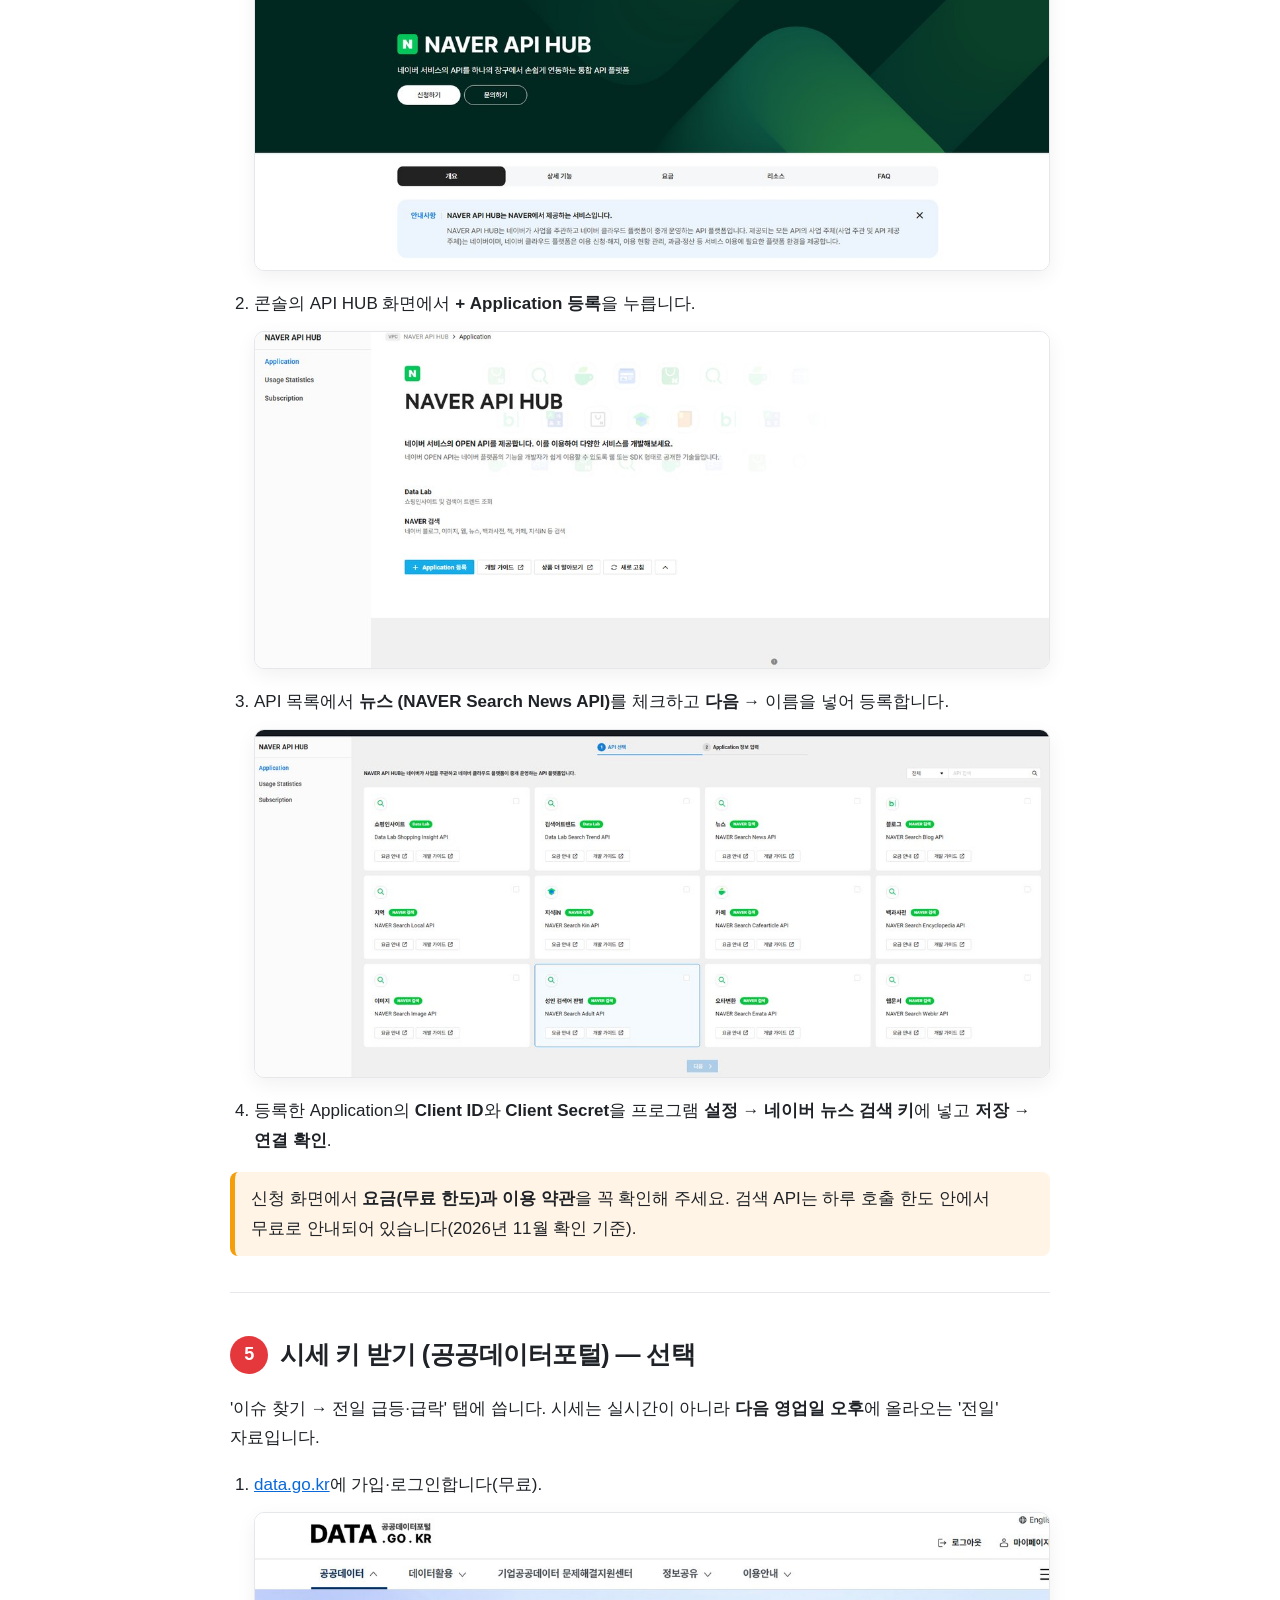
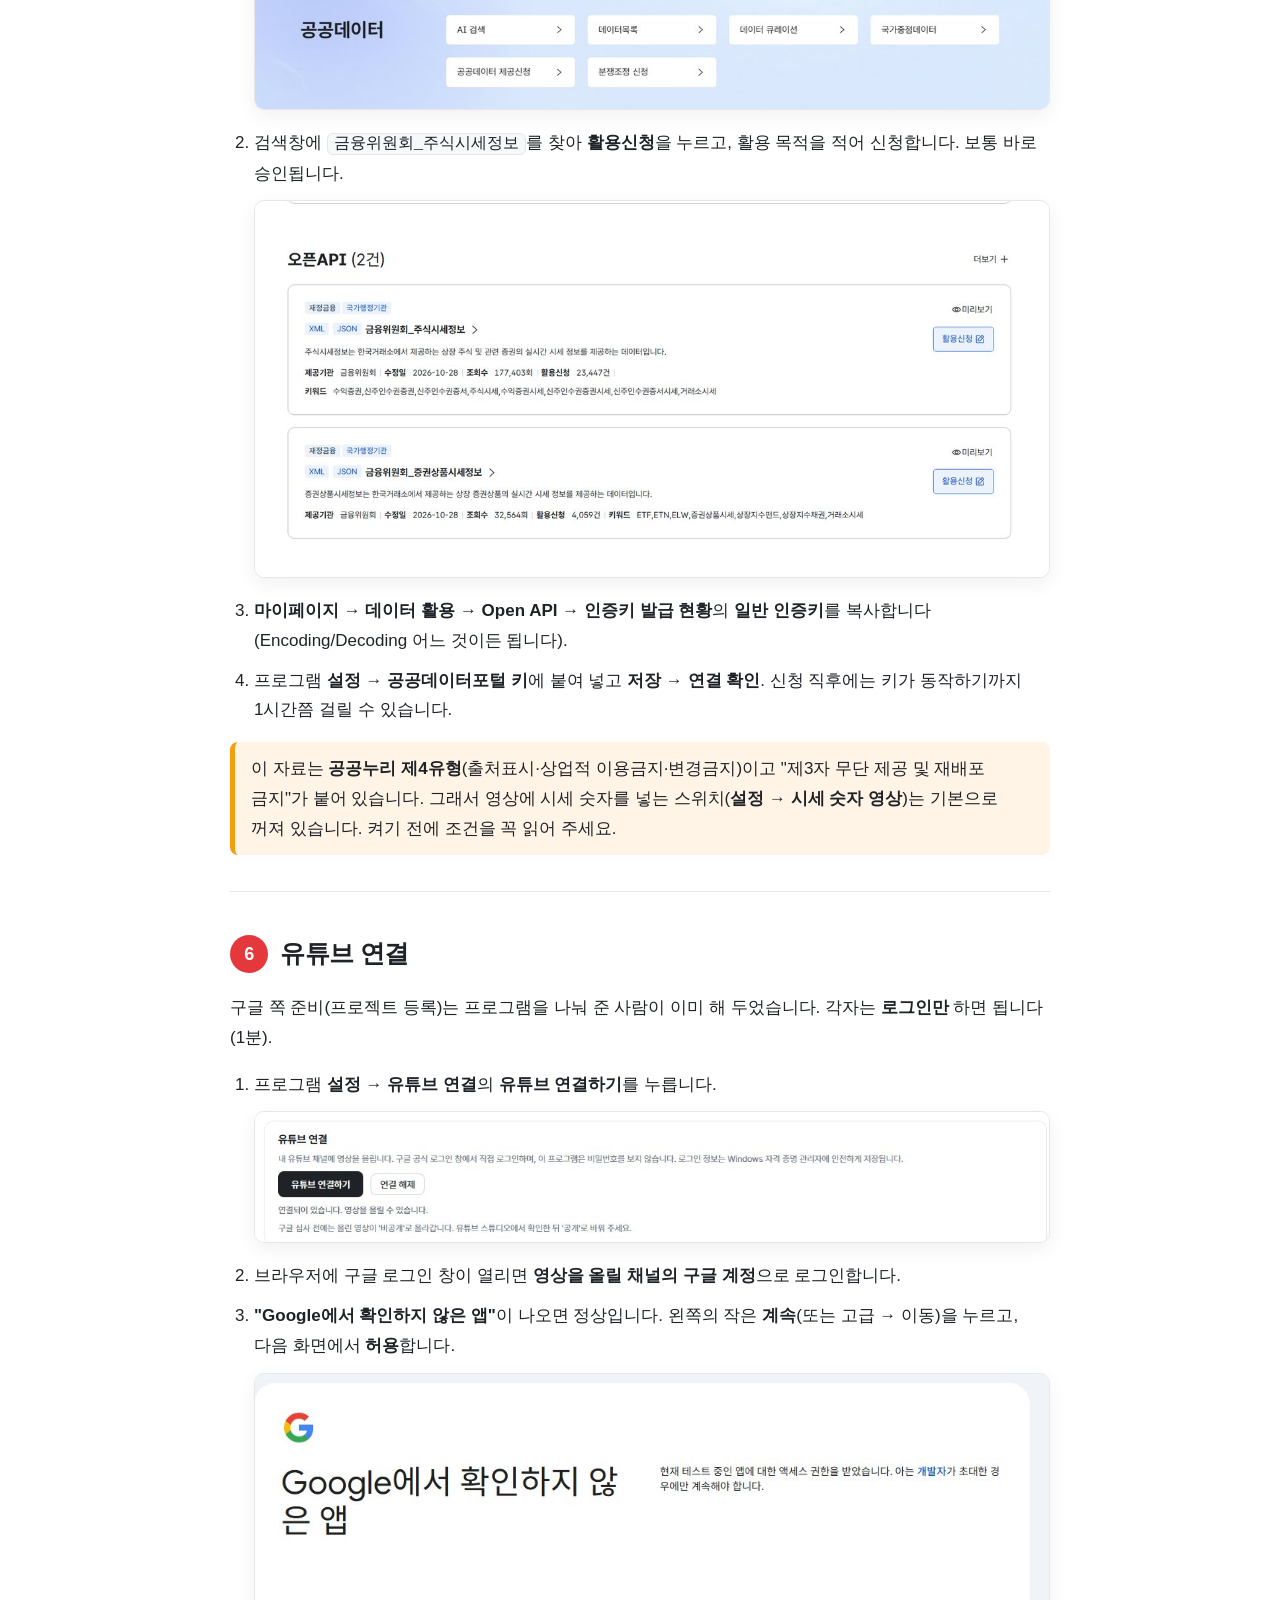
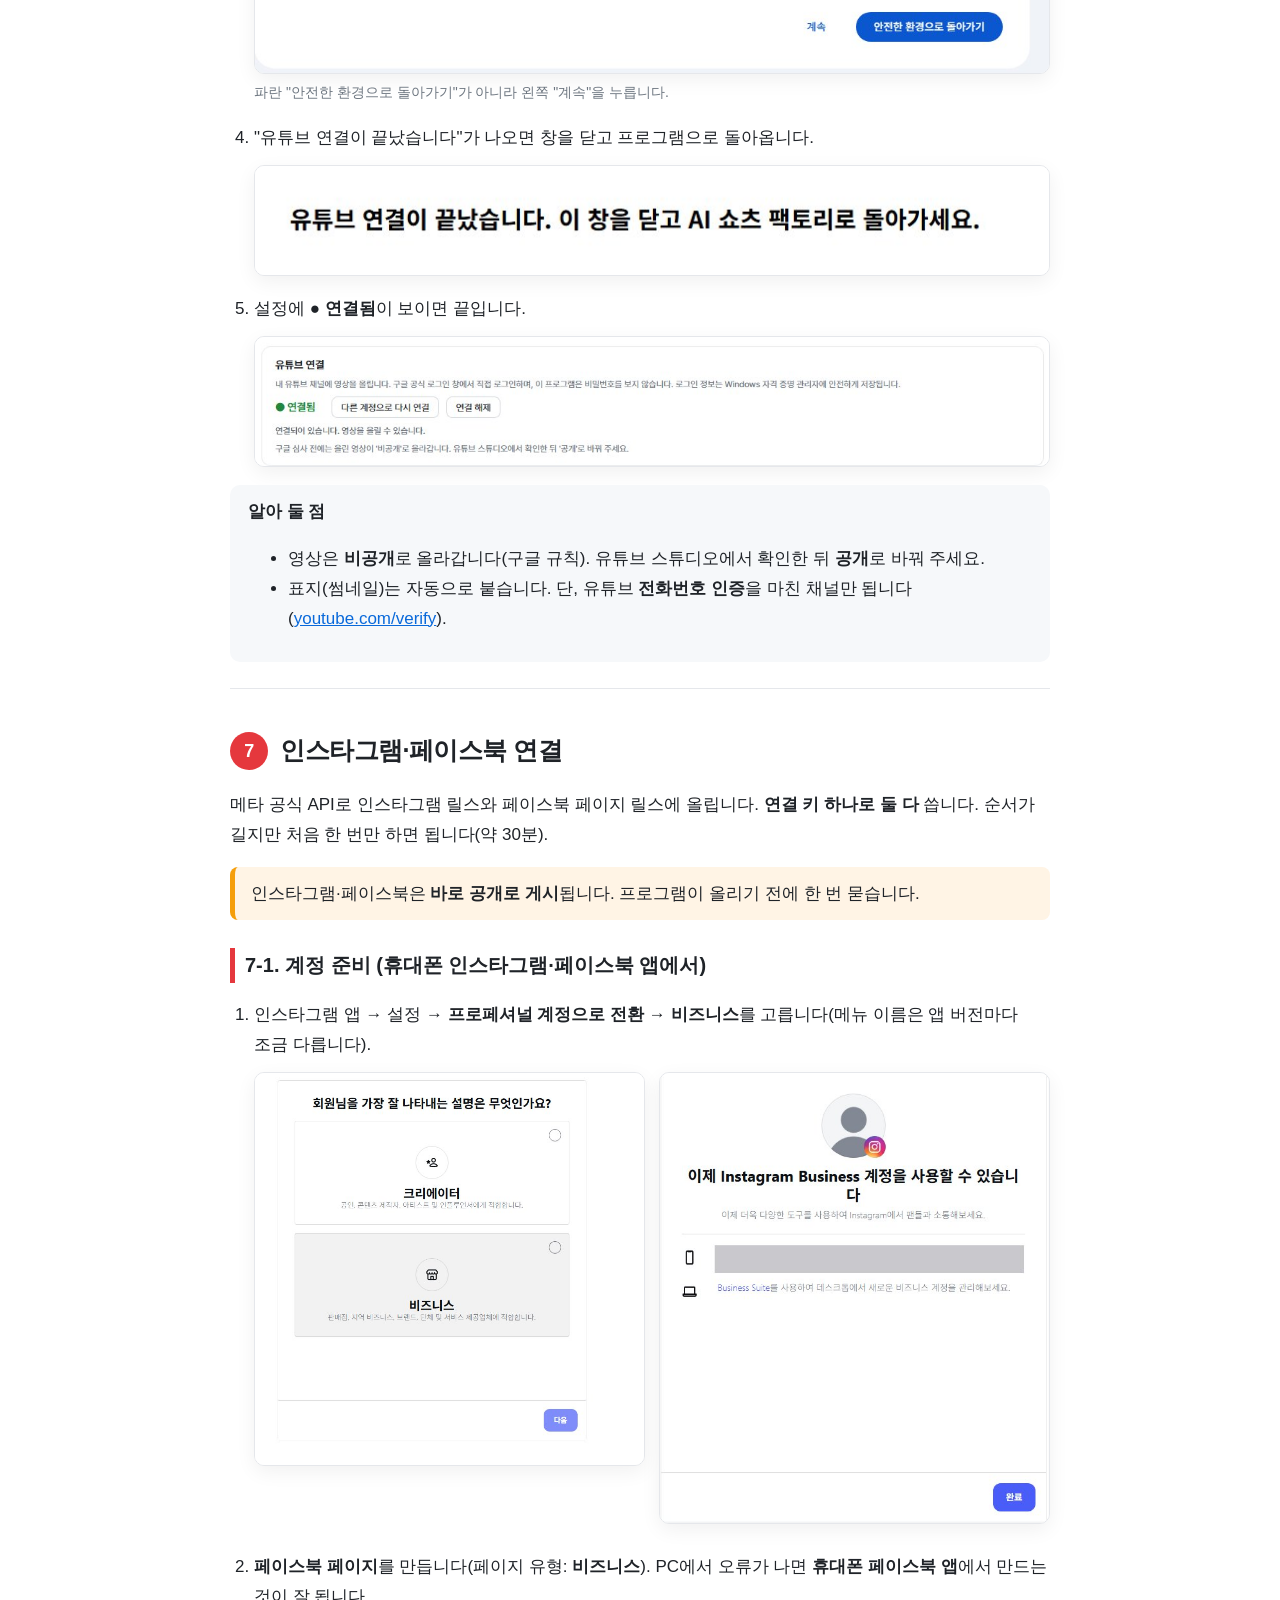
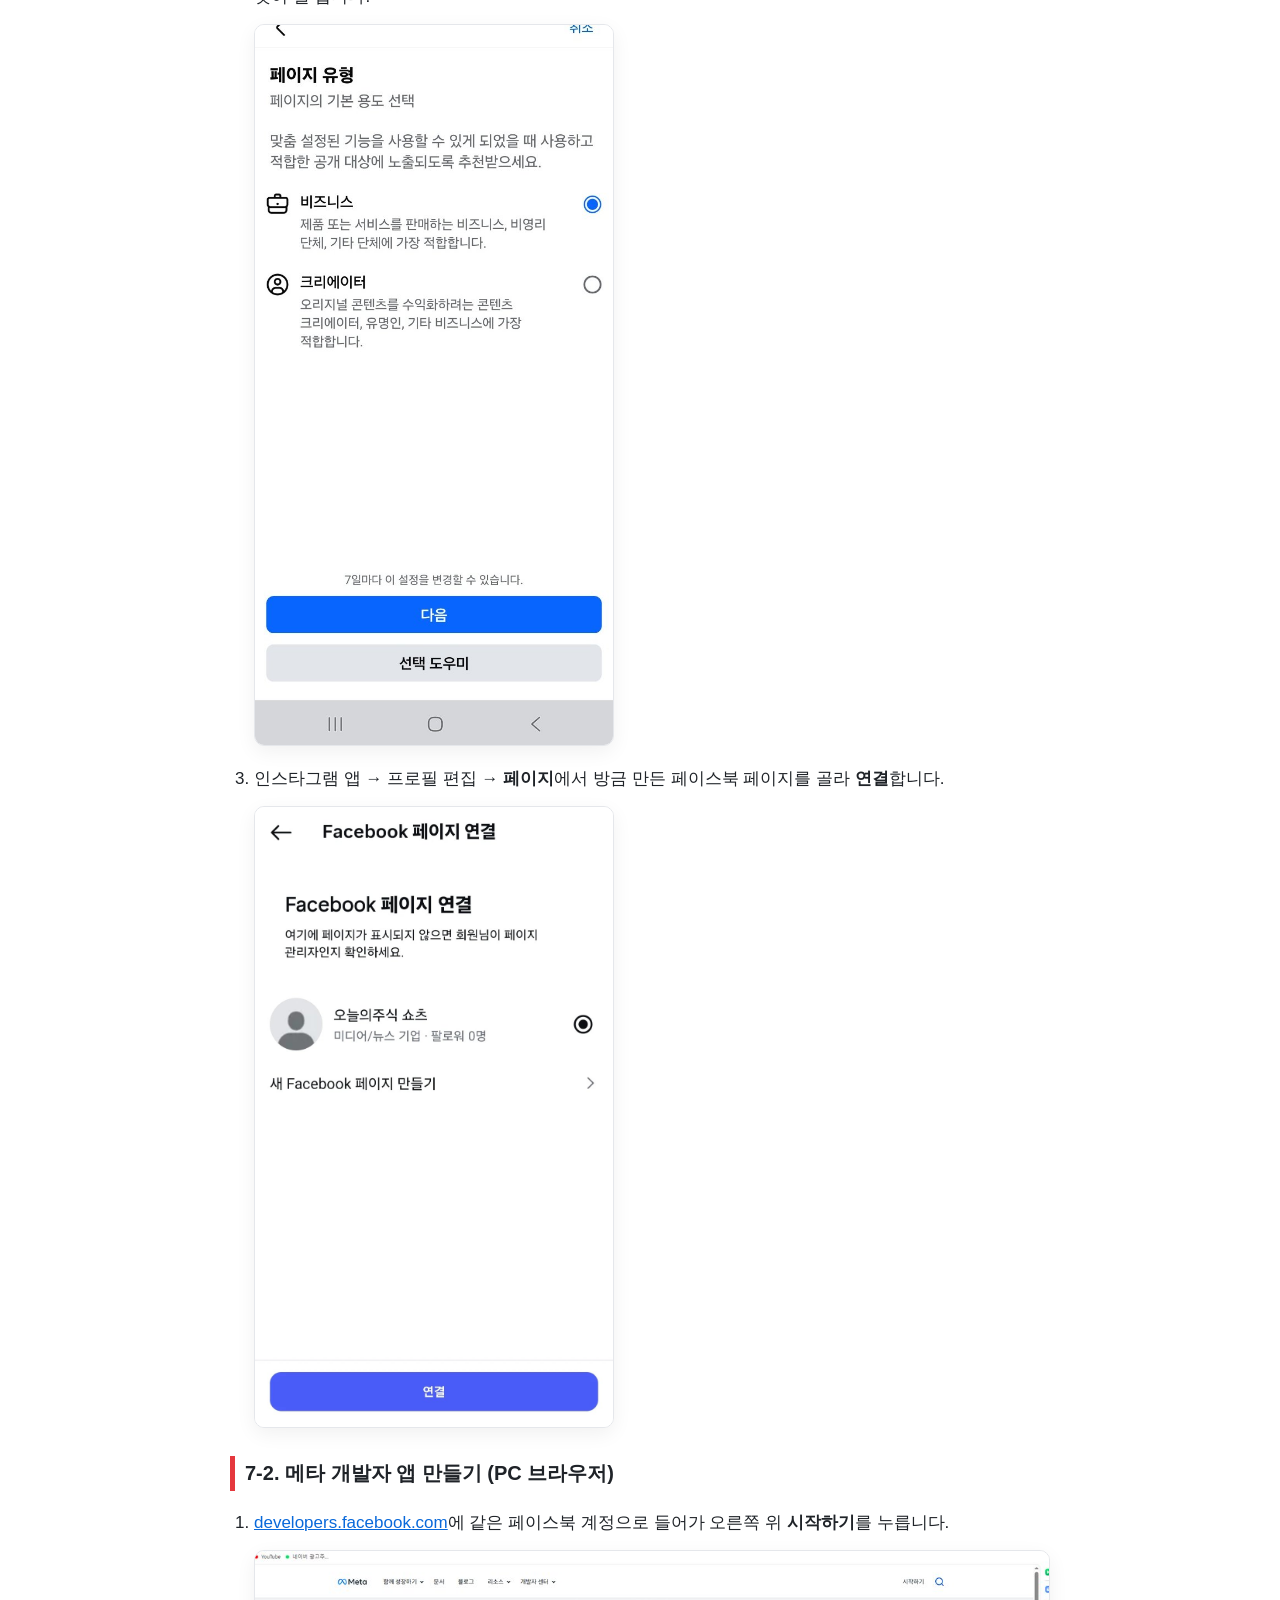
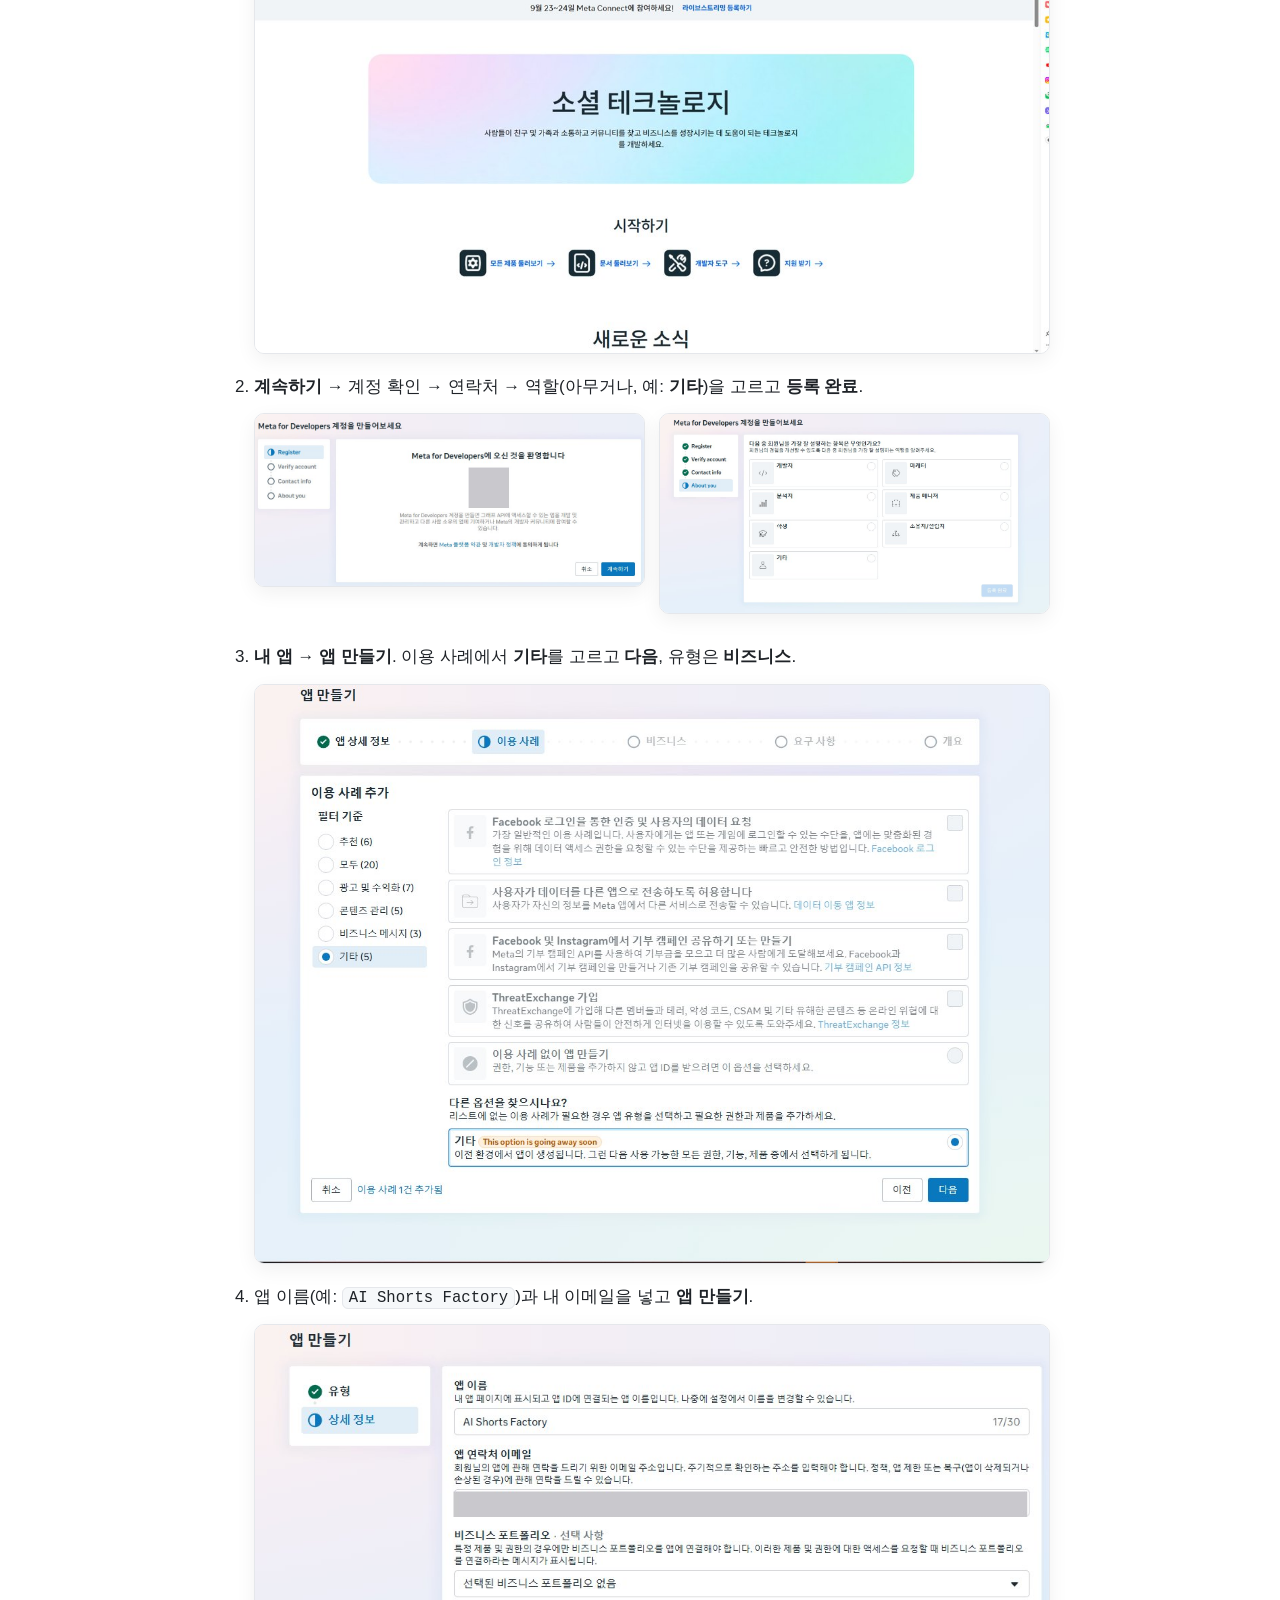
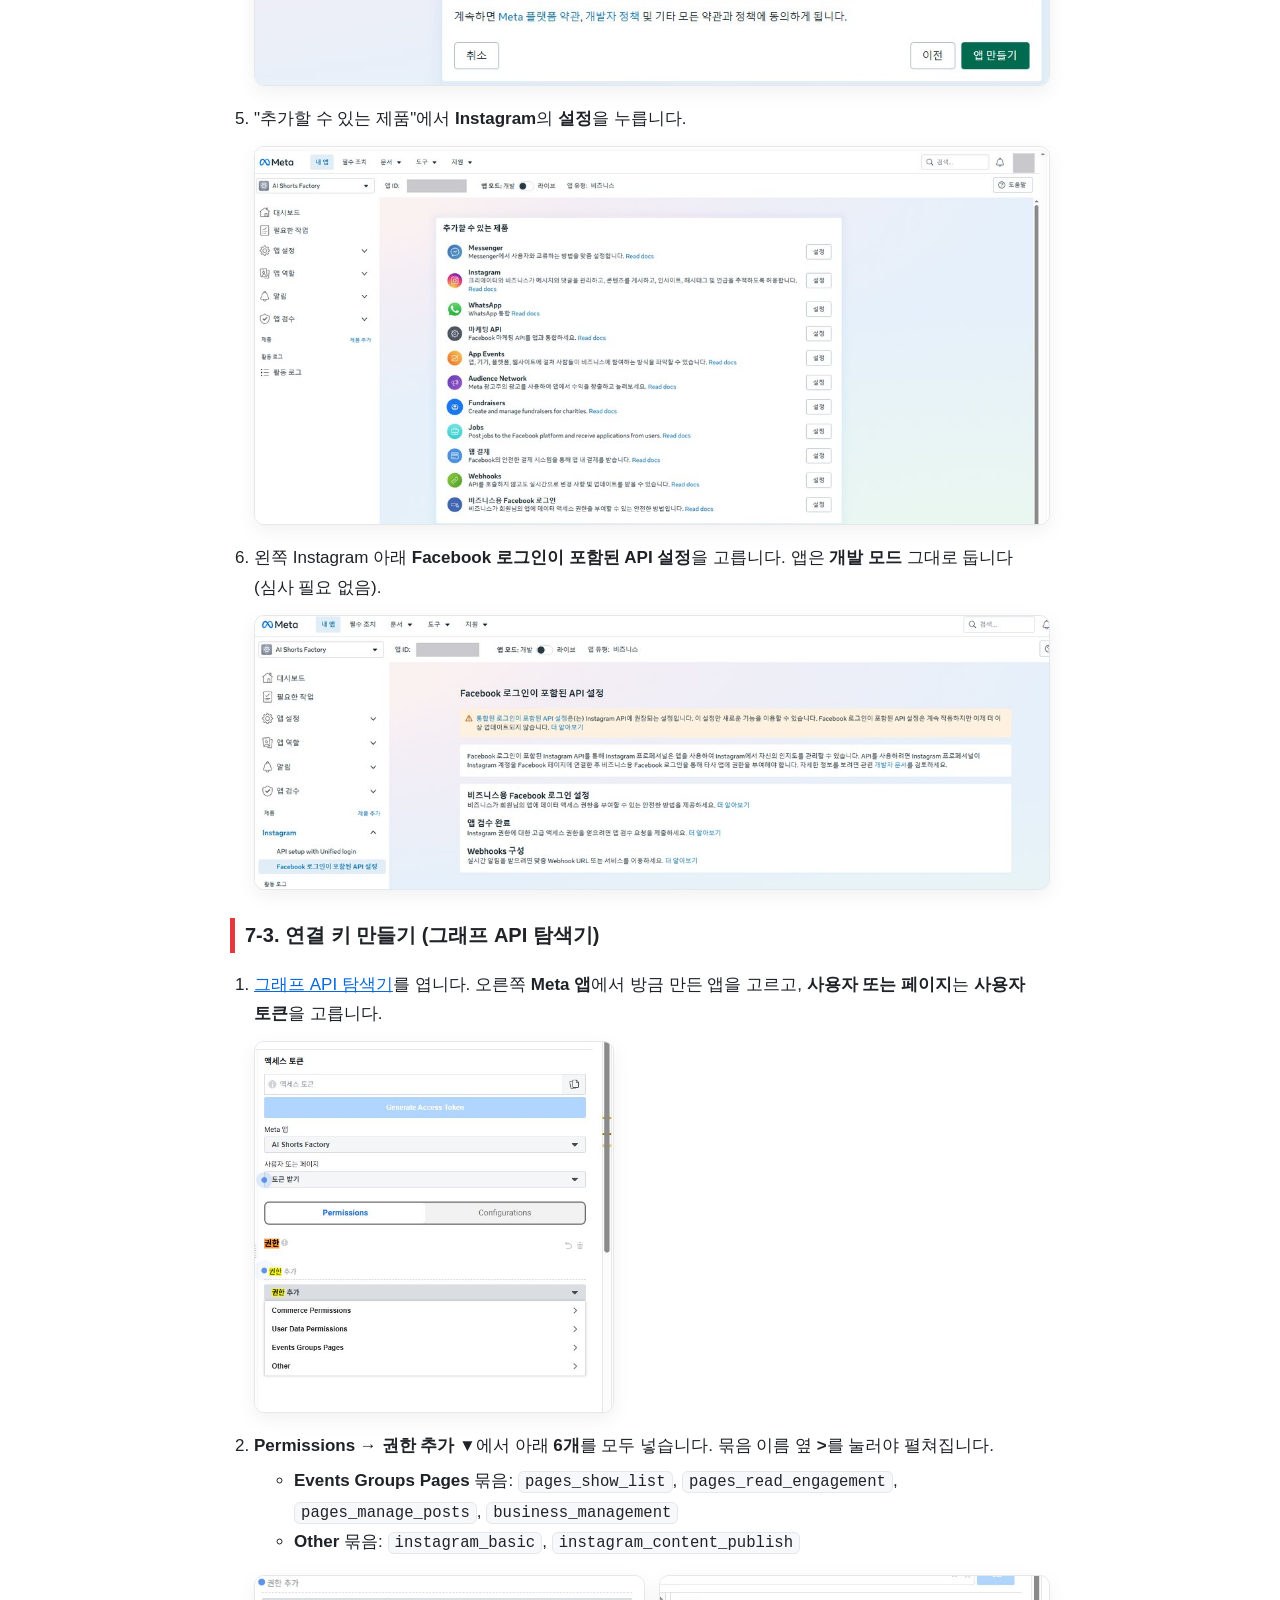
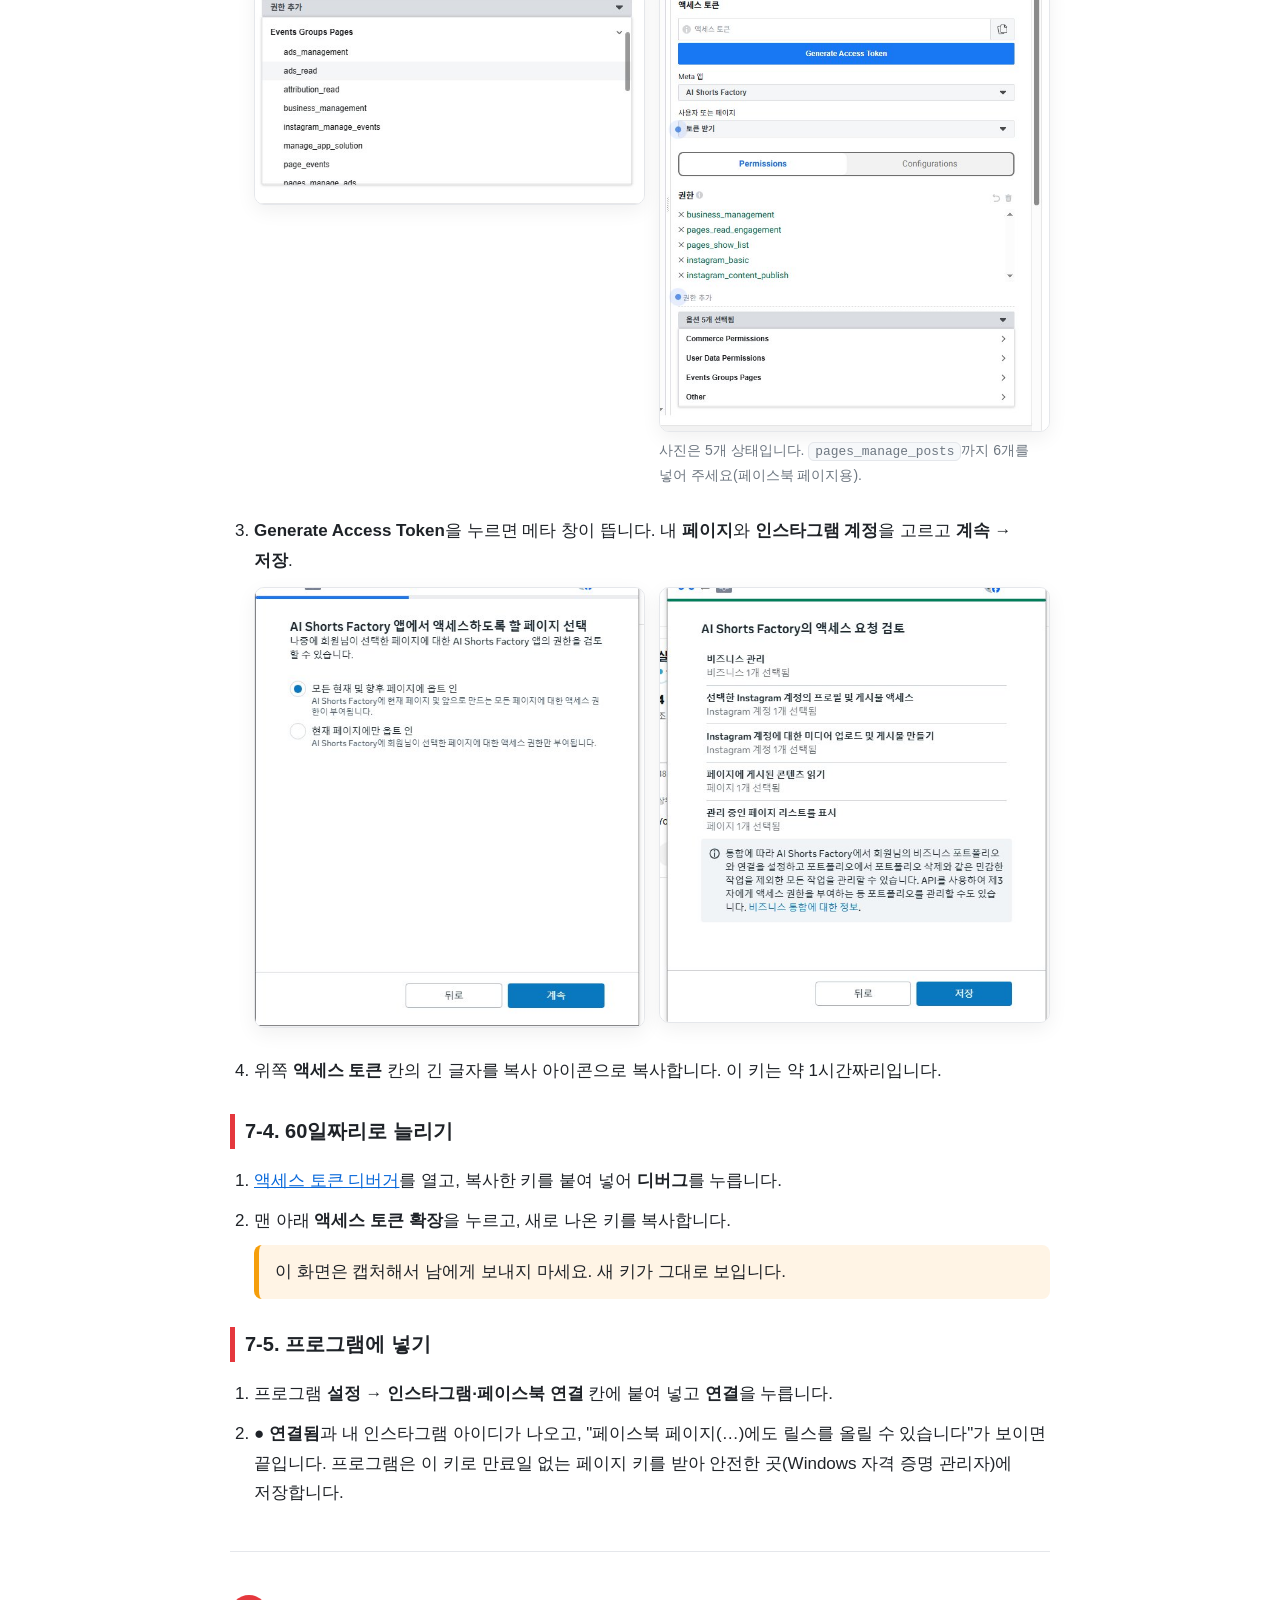
==== commit 135d7d9d: "사용 설명서: 네이버 클립·네이버 블로그·틱톡 브라우저 자동 올리기 안내 추가 Co-Authored-By: Claude Opus 5.5 <noreply@anthropic.com> " ====
--- a/guide/index.html
+++ b/guide/index.html
@@ -9,7 +9,7 @@
     <p class="kicker">처음 쓰는 분을 위한 안내</p>
     <h1>AI 쇼츠 팩토리 사용 설명서</h1>
     <p class="lead">설치부터 계정 연결, 첫 영상 올리기까지 순서대로 따라 하면 됩니다. 사진은 실제로 연결하면서 찍은 화면입니다(개인정보는 회색으로 가렸습니다).</p>
-    <p class="muted">마지막 고침: 2026년 11월 14일(자동 모드 추가) · 구글·메타·네이버 화면은 자주 바뀝니다. 이름이 조금 달라도 비슷한 메뉴를 찾으면 됩니다.</p>
+    <p class="muted">마지막 고침: 2026년 11월 15일(네이버 클립·네이버 블로그·틱톡 자동 올리기 추가) · 구글·메타·네이버 화면은 자주 바뀝니다. 이름이 조금 달라도 비슷한 메뉴를 찾으면 됩니다.</p>
   </div>
 </header>
 
@@ -25,6 +25,7 @@
     <li><a href="#s5">시세 키 받기 (공공데이터포털) — 선택</a></li>
     <li><a href="#s6">유튜브 연결</a></li>
     <li><a href="#s7">인스타그램·페이스북 연결</a></li>
+    <li><a href="#s7b">네이버 클립·네이버 블로그·틱톡 (브라우저 자동 올리기)</a></li>
     <li><a href="#s8">첫 영상 만들고 올리기</a></li>
     <li><a href="#s8a">자동 모드 (정해진 시간마다 저절로)</a></li>
     <li><a href="#s9">설정 알아두기</a></li>
@@ -204,6 +205,53 @@
   </ol>
 </section>
 
+<section id="s7b">
+  <h2><span class="no">7+</span>네이버 클립·네이버 블로그·틱톡 (브라우저 자동 올리기)</h2>
+  <p>이 세 곳은 공식 업로드 방법(API)이 없습니다. 그래서 프로그램이 <b>엣지(없으면 크롬) 창을 대신 조작해</b> 올립니다. 엣지는 Windows에 기본으로 들어 있어 따로 설치할 것은 없습니다.</p>
+  <div class="warn"><b>먼저 꼭 읽어 주세요.</b> 네이버·틱톡 약관은 자동화된 수단(매크로·봇)으로 로그인하거나 게시물을 올리는 것을 금지합니다. 이 기능을 쓰면 <b>게시물 삭제·기능 제한·계정 정지</b>가 될 수 있고, 그 책임은 계정 주인에게 있습니다. 위험을 알고 쓰실 분만 켜세요. 기본은 꺼져 있습니다.</div>
+
+  <h3>7+-1. 켜기</h3>
+  <ol class="steps">
+    <li>프로그램 <b>설정 → 브라우저 자동 올리기 (네이버 클립·네이버 블로그·틱톡)</b> 칸에서 <b>브라우저 자동 올리기 사용</b>을 켭니다.</li>
+    <li>위험 안내 창이 뜨면 읽고 동의합니다.</li>
+    <li>처음에는 <b>시험용: 비공개로 올리기(틱톡은 '나만')</b>도 켜 두세요. 잘 올라가는 걸 확인한 뒤 끄면 공개로 올라갑니다.</li>
+  </ol>
+
+  <h3>7+-2. 사이트마다 한 번 로그인</h3>
+  <ol class="steps">
+    <li>네이버 클립·네이버 블로그·틱톡 옆의 <b>로그인 창 열기</b>를 누르면 프로그램 전용 엣지 창이 뜹니다(평소 쓰는 엣지 로그인과 따로입니다).</li>
+    <li>그 창에서 <b>직접</b> 로그인합니다. 프로그램은 비밀번호를 받거나 저장하지 않습니다.
+      <div class="warn">네이버는 <b>'로그인 상태 유지'를 꼭 켜고</b> 로그인하세요. 켜지 않으면 창을 닫는 순간 로그인이 풀려 자동 올리기가 안 됩니다.</div></li>
+    <li>보안 문자·휴대폰 확인이 나오면 직접 마칩니다.</li>
+    <li>로그인이 끝나면 <b>그 창을 닫습니다.</b> 창이 열려 있으면 프로그램이 올리지 못합니다.</li>
+    <li><b>로그인 확인</b>을 눌러 <b>● 로그인됨</b>이 나오면 끝입니다. 네이버 클립과 블로그는 같은 네이버 로그인을 씁니다.</li>
+  </ol>
+
+  <h3>7+-3. 네이버 클립은 프로필이 먼저 필요해요</h3>
+  <ol class="steps">
+    <li>클립에 한 번도 올린 적 없는 계정은 <b>클립 프로필</b>이 없습니다. 이때 프로그램이 "네이버 클립 프로필이 아직 없습니다"라고 알려 줍니다.</li>
+    <li><b>로그인 창 열기</b>로 연 창에서 <a href="https://clip.naver.com" target="_blank" rel="noopener">clip.naver.com</a>에 들어가 <b>10초 만에 프로필 만들기</b>를 누르고 이름·사진을 넣어 만듭니다.</li>
+    <li>"클립의 새집 주소가 생겼어요" 화면이 나오면 <b>바로 시작하기</b>를 누르면 됩니다(<b>클립 연결하기</b>는 예전 네이버 콘텐츠를 가져오는 기능이라 필요 없습니다).</li>
+    <li>실제 업로드는 네이버의 PC용 업로드 사이트 <b>클립 크리에이터스</b>(clipcreators.naver.com)에서 합니다. 올린 영상도 거기 <b>콘텐츠</b> 화면에서 보고 지울 수 있습니다.</li>
+  </ol>
+
+  <h3>7+-4. 올리기</h3>
+  <ul>
+    <li>'AI 쇼츠 만들기' 화면 아래 <b>저장 후 네이버 클립 · 저장 후 네이버 블로그 · 저장 후 틱톡</b> 스위치를 켜 두면 영상을 저장하자마자 올라갑니다.</li>
+    <li><b>자동 모드</b>에서도 세 곳을 올릴 곳으로 고를 수 있습니다. 실패하면 5분·20분 뒤 다시 올리고, 그래도 안 되면 <b>확인 대기</b>로 넘어갑니다.</li>
+    <li>세 곳 모두 <b>'AI로 만든 콘텐츠' 표시를 켜고</b> 올립니다. 네이버 클립은 카테고리 <b>경제 → 증시</b>로, 네이버 블로그는 블로그 <b>기본 카테고리</b>에 글로 올라갑니다.</li>
+    <li>올리는 동안 엣지 창이 잠깐 떴다가 저절로 닫힙니다. 그 창을 직접 누르지 마세요.</li>
+  </ul>
+  <div class="note"><b>알아 둘 점</b>
+    <ul>
+      <li>네이버·틱톡이 업로드 화면을 바꾸면 자동 올리기가 멈출 수 있습니다("○○ 단계에서 멈췄습니다. 사이트 화면이 바뀌었을 수 있습니다"). 이때는 새 버전이 나올 때까지 <b>다른 SNS에 올리기</b>(업로드 도우미)로 올려 주세요.</li>
+      <li>네이버 블로그에 <b>쓰다 만 글</b>이 있으면, 그 글이 사라지지 않게 멈춥니다. 블로그 글쓰기에서 그 글을 저장하거나 정리한 뒤 다시 올리세요.</li>
+      <li>틱톡에서 계정 설정을 바꾸자는 안내가 뜨면 프로그램이 '취소'를 눌러 설정을 그대로 둡니다.</li>
+      <li><b>로그인 정보 지우기</b>를 누르면 세 곳 모두 로그인이 지워집니다(다시 로그인해야 함).</li>
+    </ul>
+  </div>
+</section>
+
 <section id="s8">
   <h2><span class="no">8</span>첫 영상 만들고 올리기</h2>
   <ol class="steps">
@@ -215,7 +263,7 @@
     <li>아래 <b>템플릿</b>(17종) 중 하나를 고르거나 <b>AI 디자인</b>을 고릅니다. 오른쪽 미리보기로 바로 확인할 수 있습니다. 목소리·배경음악·영상 길이도 여기서 고릅니다.</li>
     <li><b>영상 파일로 저장 (MP4)</b>을 누릅니다. PC에 따라 1~2분쯤 걸립니다. 표지(썸네일)도 자동으로 만들어져 영상 옆에 <code>-표지.jpg</code>로 저장됩니다.</li>
     <li>저장이 끝나면 나오는 창에서 <b>유튜브에 올리기 · 인스타그램에 올리기 · 페이스북에 올리기</b>를 누릅니다. 미리 <b>저장 후 ○○ 업로드</b> 스위치를 켜 두면 저장하자마자 올라갑니다. 제목·설명·해시태그는 자동으로 들어갑니다.</li>
-    <li>틱톡·스레드·X 같은 다른 SNS는 <b>다른 SNS에 올리기</b>(업로드 도우미)로 문구 복사 + 업로드 화면 열기를 도와줍니다(직접 게시).</li>
+    <li>네이버 클립·네이버 블로그·틱톡은 <a href="#s7b">브라우저 자동 올리기</a>를 켜면 같은 방식으로 저절로 올라갑니다. 그 밖의 SNS(X 등)는 <b>다른 SNS에 올리기</b>(업로드 도우미)로 문구 복사 + 업로드 화면 열기를 도와줍니다(직접 게시).</li>
   </ol>
   <p class="tip">하나가 실패해도 결과 창의 <b>실패한 곳만 다시 올리기</b>로 그곳만 다시 올릴 수 있습니다.</p>
 </section>
@@ -229,7 +277,7 @@
     <li><b>첫 시작</b> 시각과 <b>간격</b>을 고릅니다. 예: 08:00 · 4시간마다 → 하루 6편(08·12·16·20·00·04시).</li>
     <li><b>방식</b>을 고릅니다.
       <ul><li><b>확인 후 올리기</b>: 만들어서 아래 <b>확인 대기 영상</b> 목록에 둡니다. <b>영상 열기</b>로 본 뒤 <b>고른 영상 올리기</b>를 누르면 올라갑니다. (처음에는 이 방식을 추천)</li>
-      <li><b>완전 자동</b>: 만들자마자 켜 둔 곳(유튜브·인스타그램·페이스북)에 올립니다.</li></ul></li>
+      <li><b>완전 자동</b>: 만들자마자 켜 둔 곳(유튜브·인스타그램·페이스북, 브라우저 자동 올리기를 켰다면 네이버 클립·네이버 블로그·틱톡)에 올립니다.</li></ul></li>
     <li>올릴 곳 스위치를 켭니다(설정에서 연결한 곳만 올라갑니다).</li>
     <li>맨 위 <b>자동 모드 켜기</b>를 켭니다. 인스타그램·페이스북을 켜 두었다면 "바로 공개됩니다"에 한 번 동의합니다.</li>
   </ol>
@@ -249,6 +297,7 @@
   <h2><span class="no">9</span>설정 알아두기</h2>
   <dl class="defs">
     <dt>목소리</dt><dd>10가지 목소리 + '무작위' + '내레이션 없음'. 이름 옆 <b>▷</b>로 미리 들을 수 있습니다. AI 목소리를 쓰면 화면의 'AI 제작' 표시는 끌 수 없습니다(목소리 모델 사용 조건).</dd>
+    <dt>AI 검토자</dt><dd>AI가 쓴 대본을 한 번 더 다른 AI가 공시 원문과 비교해 10점 만점으로 점수를 매깁니다(사실 왜곡·과장·요점·자연스러움·균형). 7점 미만이면 다시 쓰게 하고, 끝까지 낮으면 대본 칸에 "⚠ AI 검토 점수가 낮습니다"가 보입니다. 자동 모드에서는 점수가 낮은 영상을 올리지 않고 '확인 대기'로 둡니다. 설정에서 끌 수 있습니다(끄면 조금 빨라짐).</dd>
     <dt>자막</dt><dd>기본 / 굵게 / 끔. 목소리가 없으면 자막도 없습니다.</dd>
     <dt>표지(썸네일)</dt><dd>소식 종류와 영상 밝기에 맞춰 16가지 모양 중에서 자동으로 고릅니다. 설정 스위치로 끌 수 있습니다.</dd>
     <dt>사이트 홍보</dt><dd>이름·주소·한 줄 소개·해시태그를 한 번 넣으면 영상 마지막 장면과 업로드 글에 자동으로 붙습니다. 주소가 비어 있으면 아무것도 붙지 않습니다.</dd>
@@ -286,6 +335,12 @@
       <p>메타 쪽에서 가끔 생기는 일입니다(같은 영상이 페이스북에는 올라감). 몇 분 뒤 결과 창의 <b>실패한 곳만 다시 올리기</b>를 누르세요.</p></details>
     <details><summary>"권한" 오류가 나와요 (인스타·페이스북)</summary>
       <p>7-3에서 권한 6개를 모두 넣었는지, 키를 만들 때 <b>페이지와 인스타그램 계정을 선택</b>했는지 확인하고 키를 다시 만드세요.</p></details>
+    <details><summary>네이버 클립·블로그·틱톡에서 "로그인이 풀려 있습니다"가 나와요</summary>
+      <p>설정 → 브라우저 자동 올리기 → <b>로그인 창 열기</b>로 다시 로그인하세요. 이번에는 <b>'로그인 상태 유지'를 켜고</b> 로그인한 뒤 창을 닫아 주세요.</p></details>
+    <details><summary>"자동 올리기용 엣지 창이 이미 열려 있습니다"가 나와요</summary>
+      <p>로그인 창을 열어 둔 채 올리려고 할 때 나옵니다. 그 엣지 창을 닫고 다시 시도하세요.</p></details>
+    <details><summary>"보안 문자·본인 확인을 요구해 멈췄습니다"가 나와요</summary>
+      <p>프로그램은 이런 확인을 대신 풀지 않습니다. <b>로그인 창 열기</b>로 직접 확인을 마친 뒤 다시 올리세요.</p></details>
     <details><summary>새 버전을 받았는데 연결이 다 풀렸어요</summary>
       <p>연결 정보는 PC에 따로 저장되어 새 버전에도 남습니다. 다른 PC로 옮겼다면 그 PC에서 다시 연결해야 합니다.</p></details>
   </div>
@@ -295,7 +350,8 @@
   <h2><span class="no">11</span>꼭 지켜 주세요 (안전 수칙)</h2>
   <ul class="rules">
     <li><b>키·연결 키·비밀번호는 채팅이나 메일에 붙여 넣지 마세요.</b> 프로그램 설정 칸에만 넣습니다. 캡처할 때도 가려 주세요.</li>
-    <li>프로그램은 비밀번호를 받지 않습니다. 로그인은 늘 각 회사의 <b>공식 화면</b>에서 합니다.</li>
+    <li>프로그램은 비밀번호를 받지 않습니다. 로그인은 늘 각 회사의 <b>공식 화면</b>에서 합니다(브라우저 자동 올리기도 전용 엣지 창에서 직접 로그인).</li>
+    <li>브라우저 자동 올리기는 <b>약관 위반 위험</b>이 있습니다. 계정 제한이 걱정되면 켜지 마세요.</li>
     <li>영상에는 투자 유의 문구와 'AI 제작' 표시가 항상 들어갑니다. 투자 권유 영상이 아닙니다.</li>
     <li>받은 프로그램 파일을 다른 사람에게 다시 나눠 주지 마세요(지인 전용).</li>
   </ul>
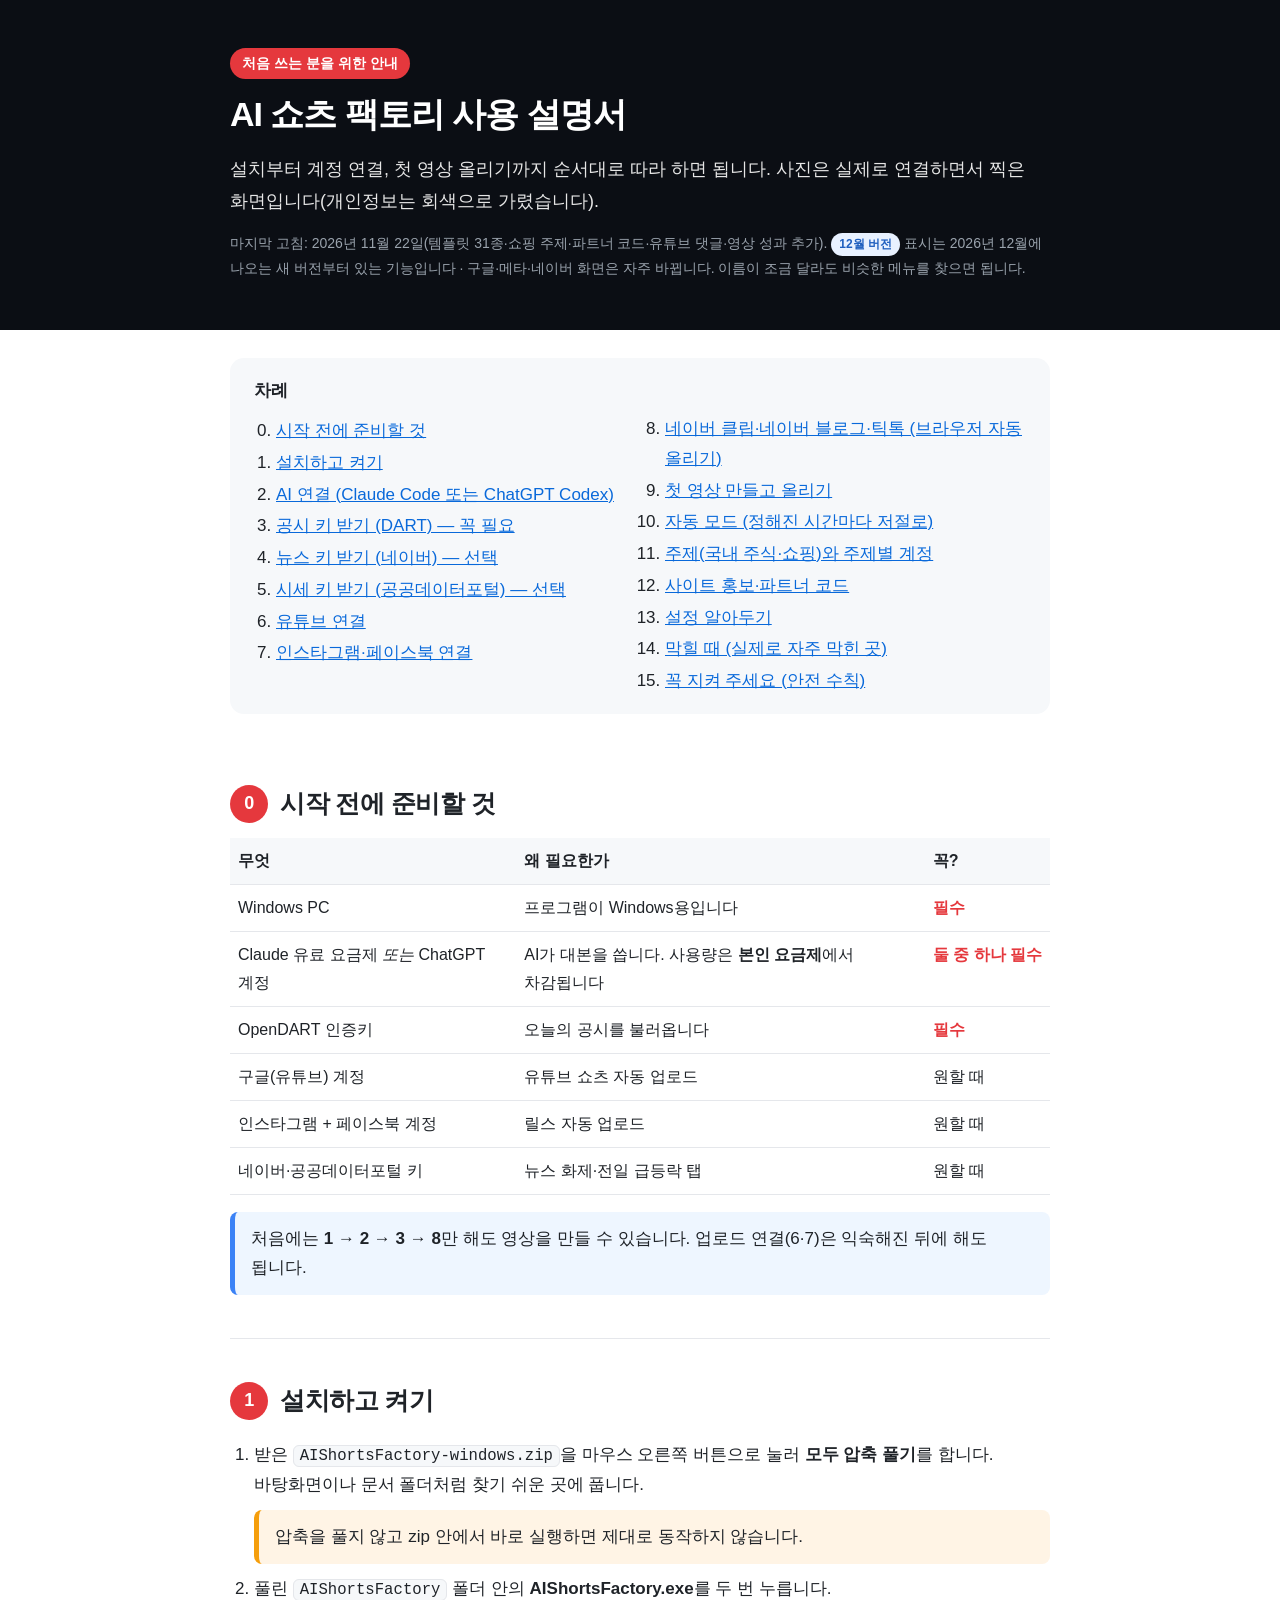
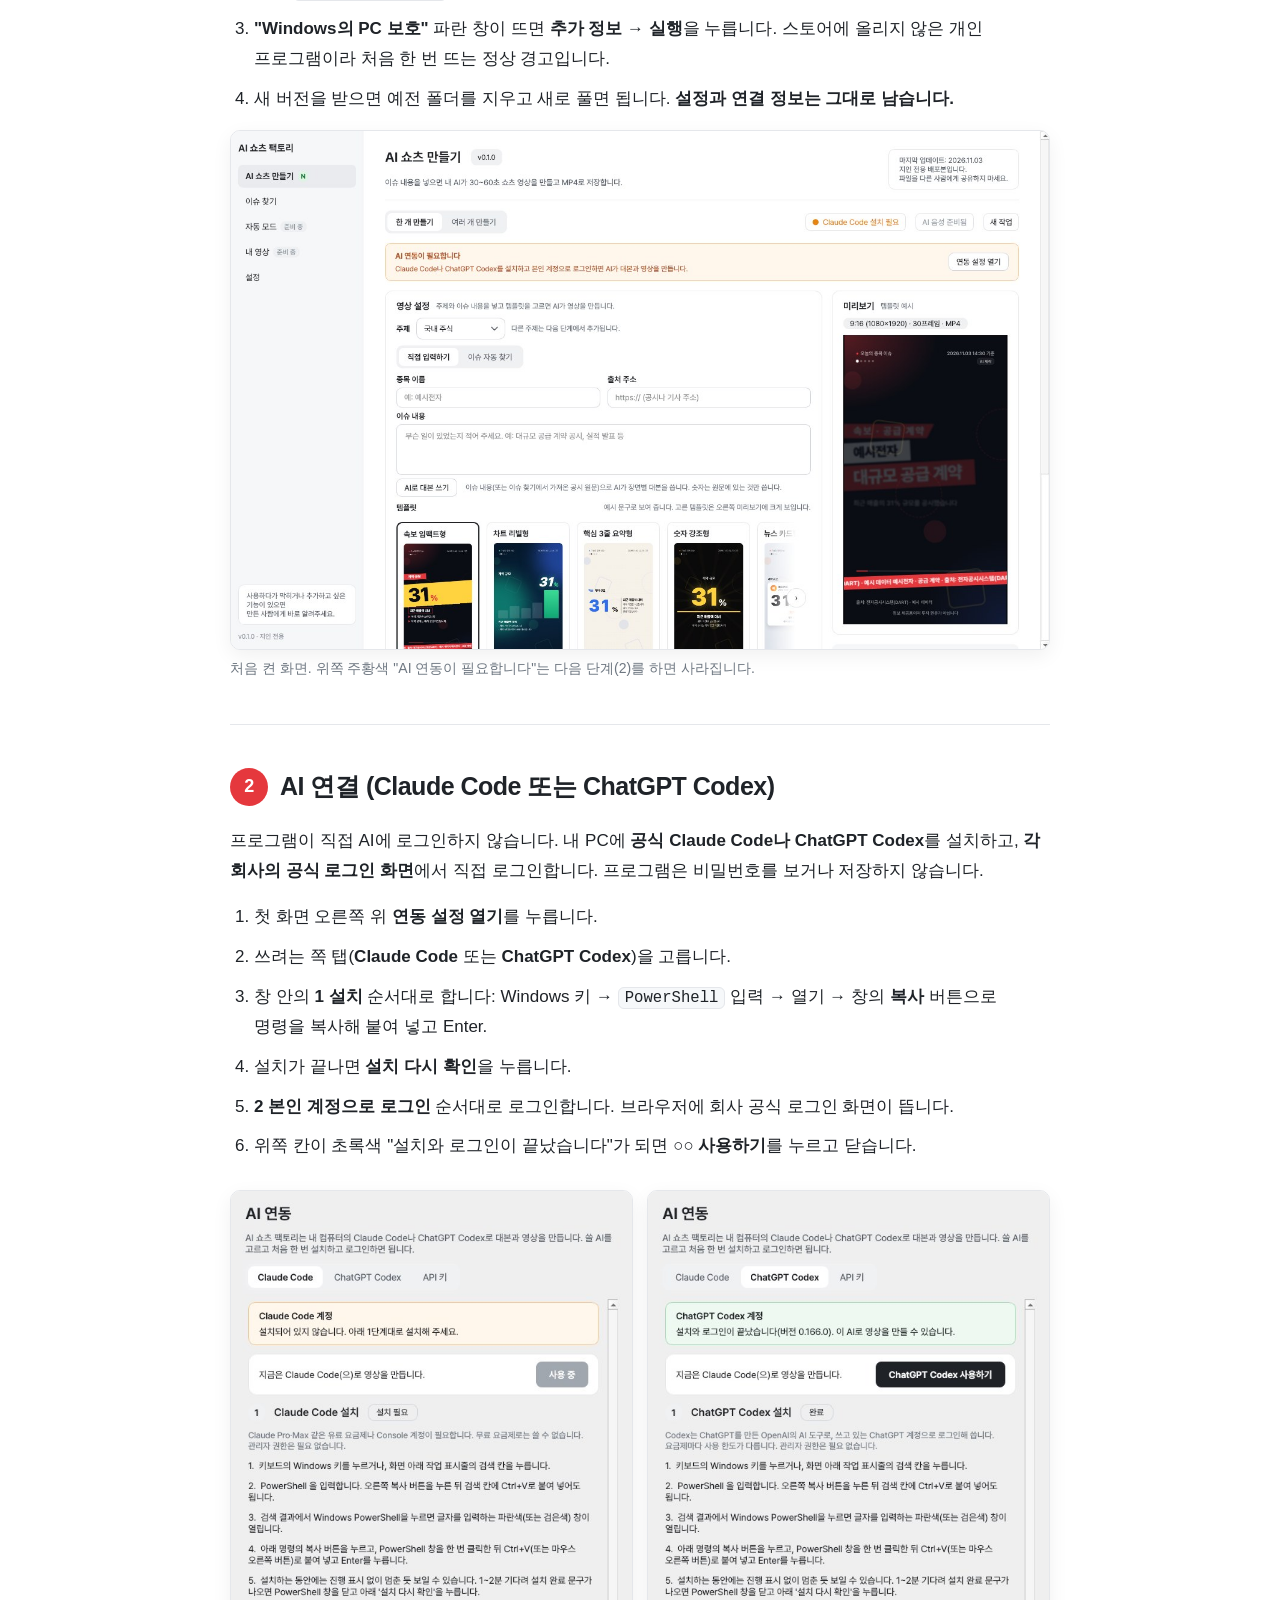
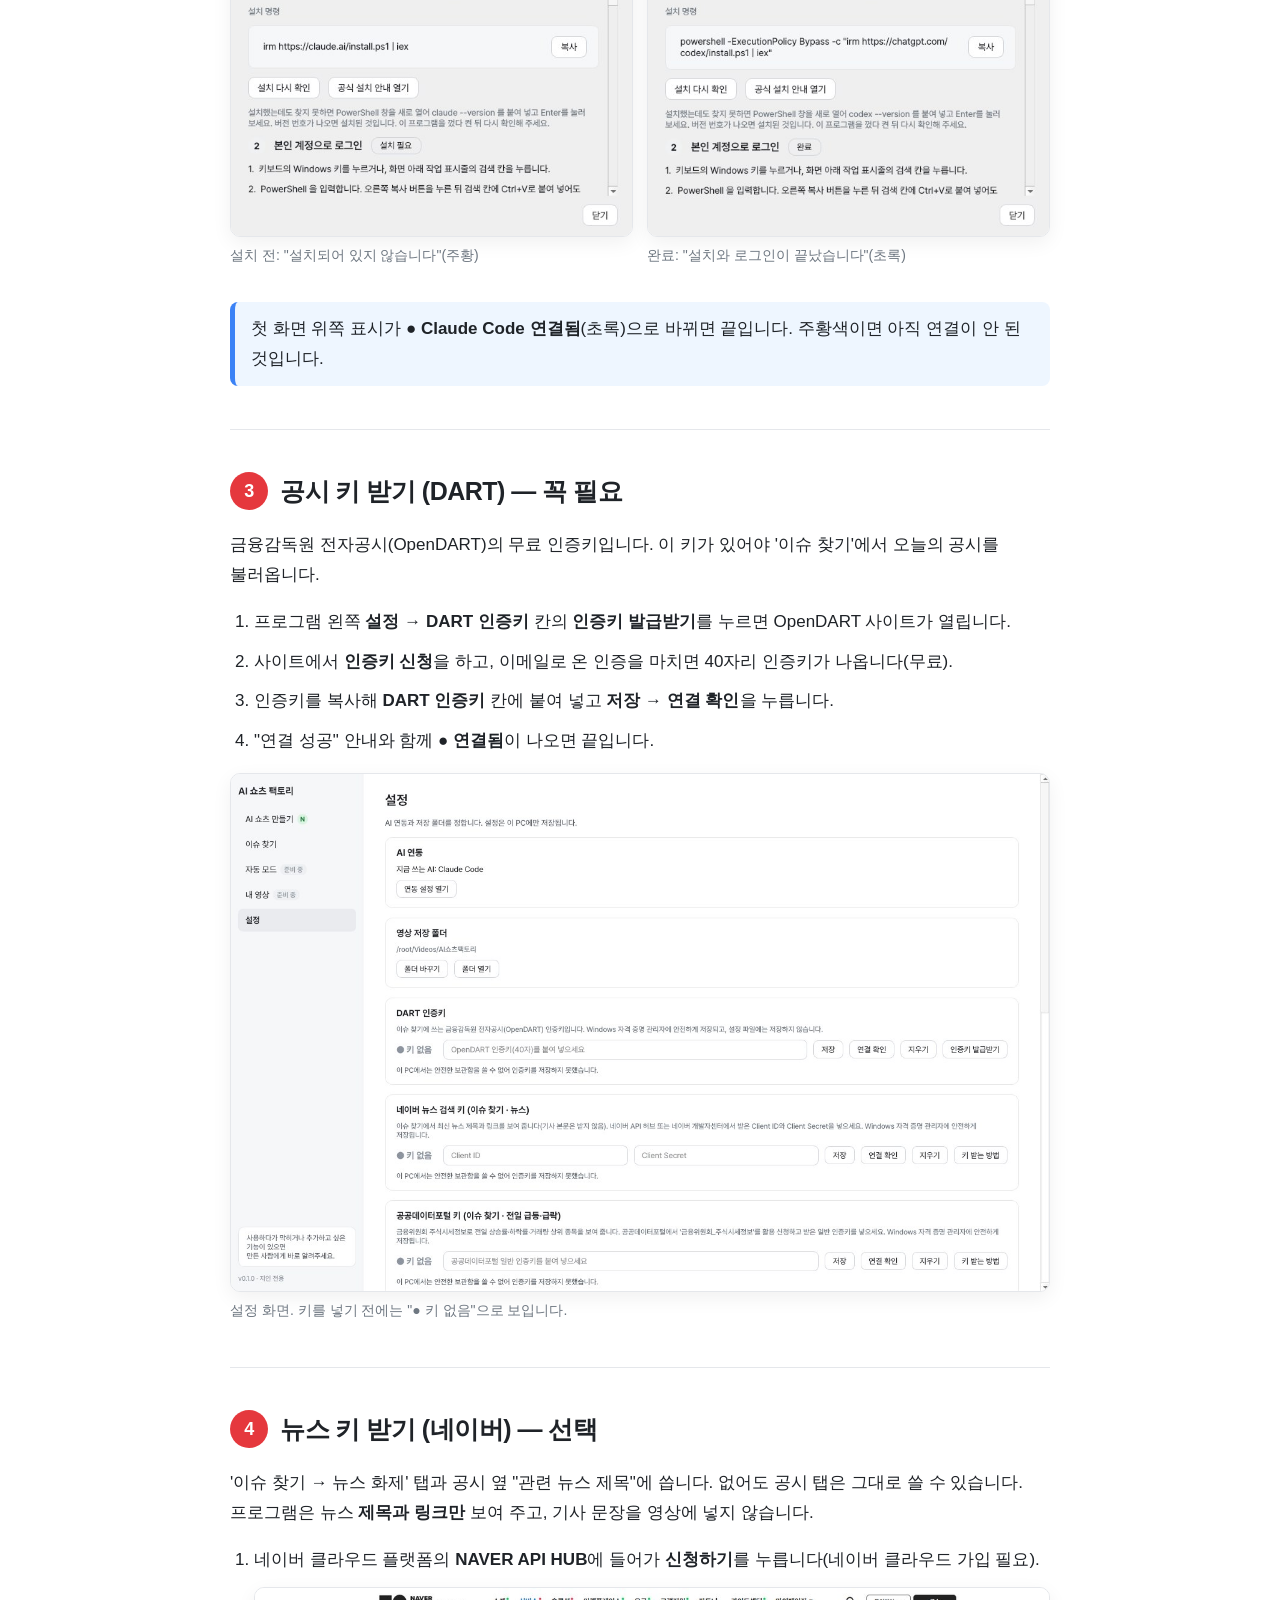
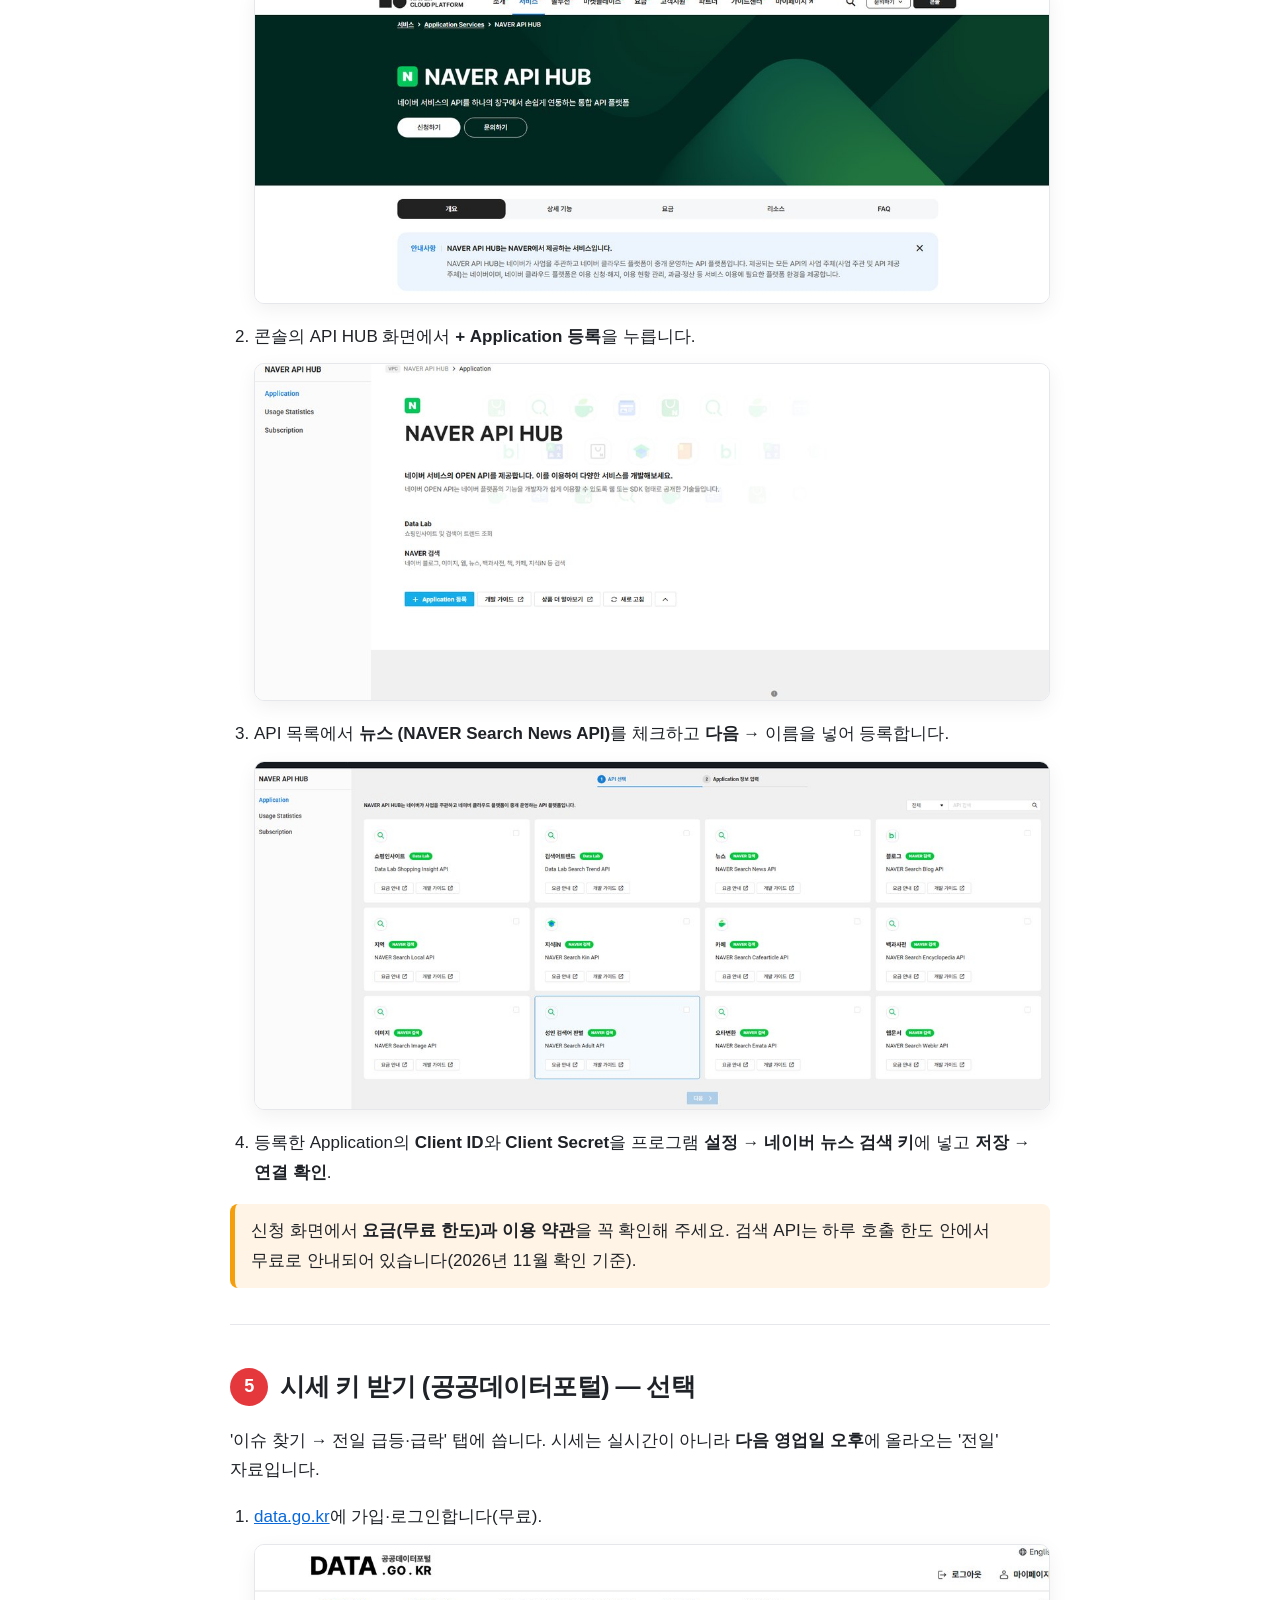
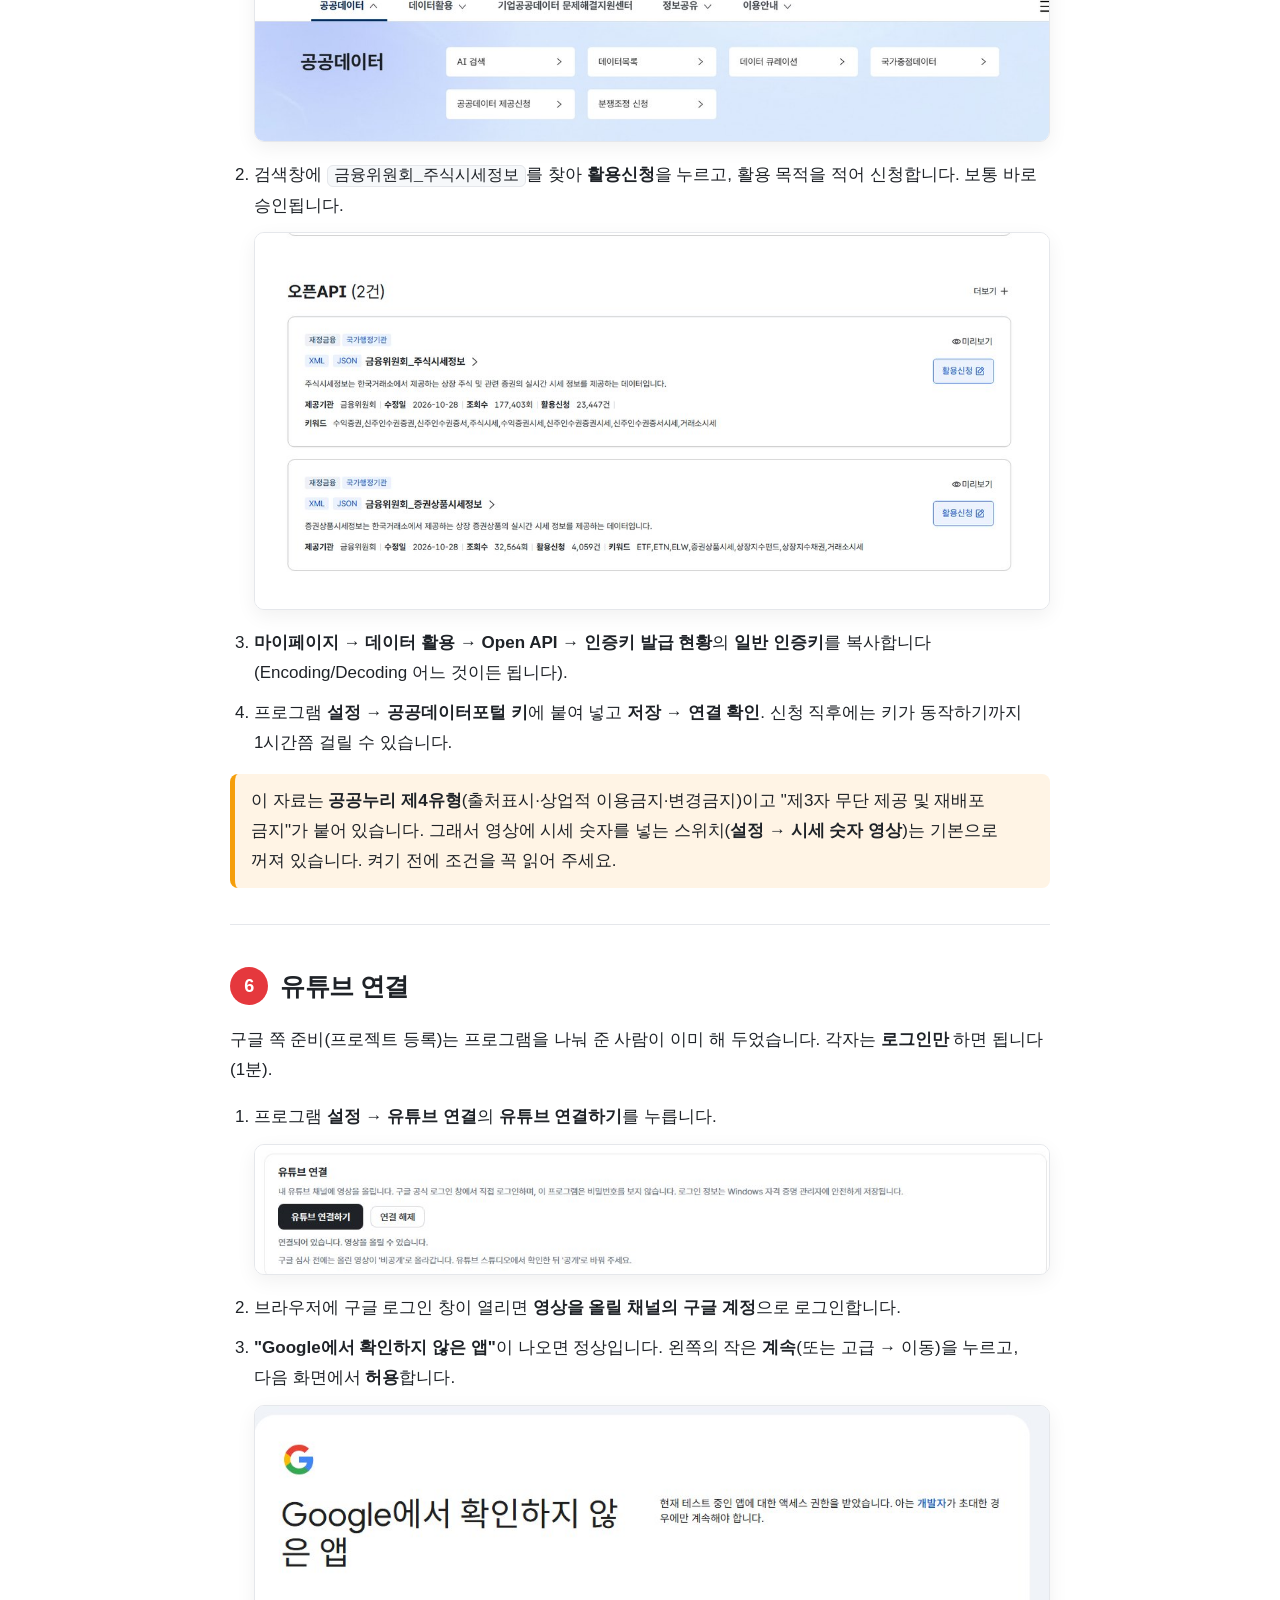
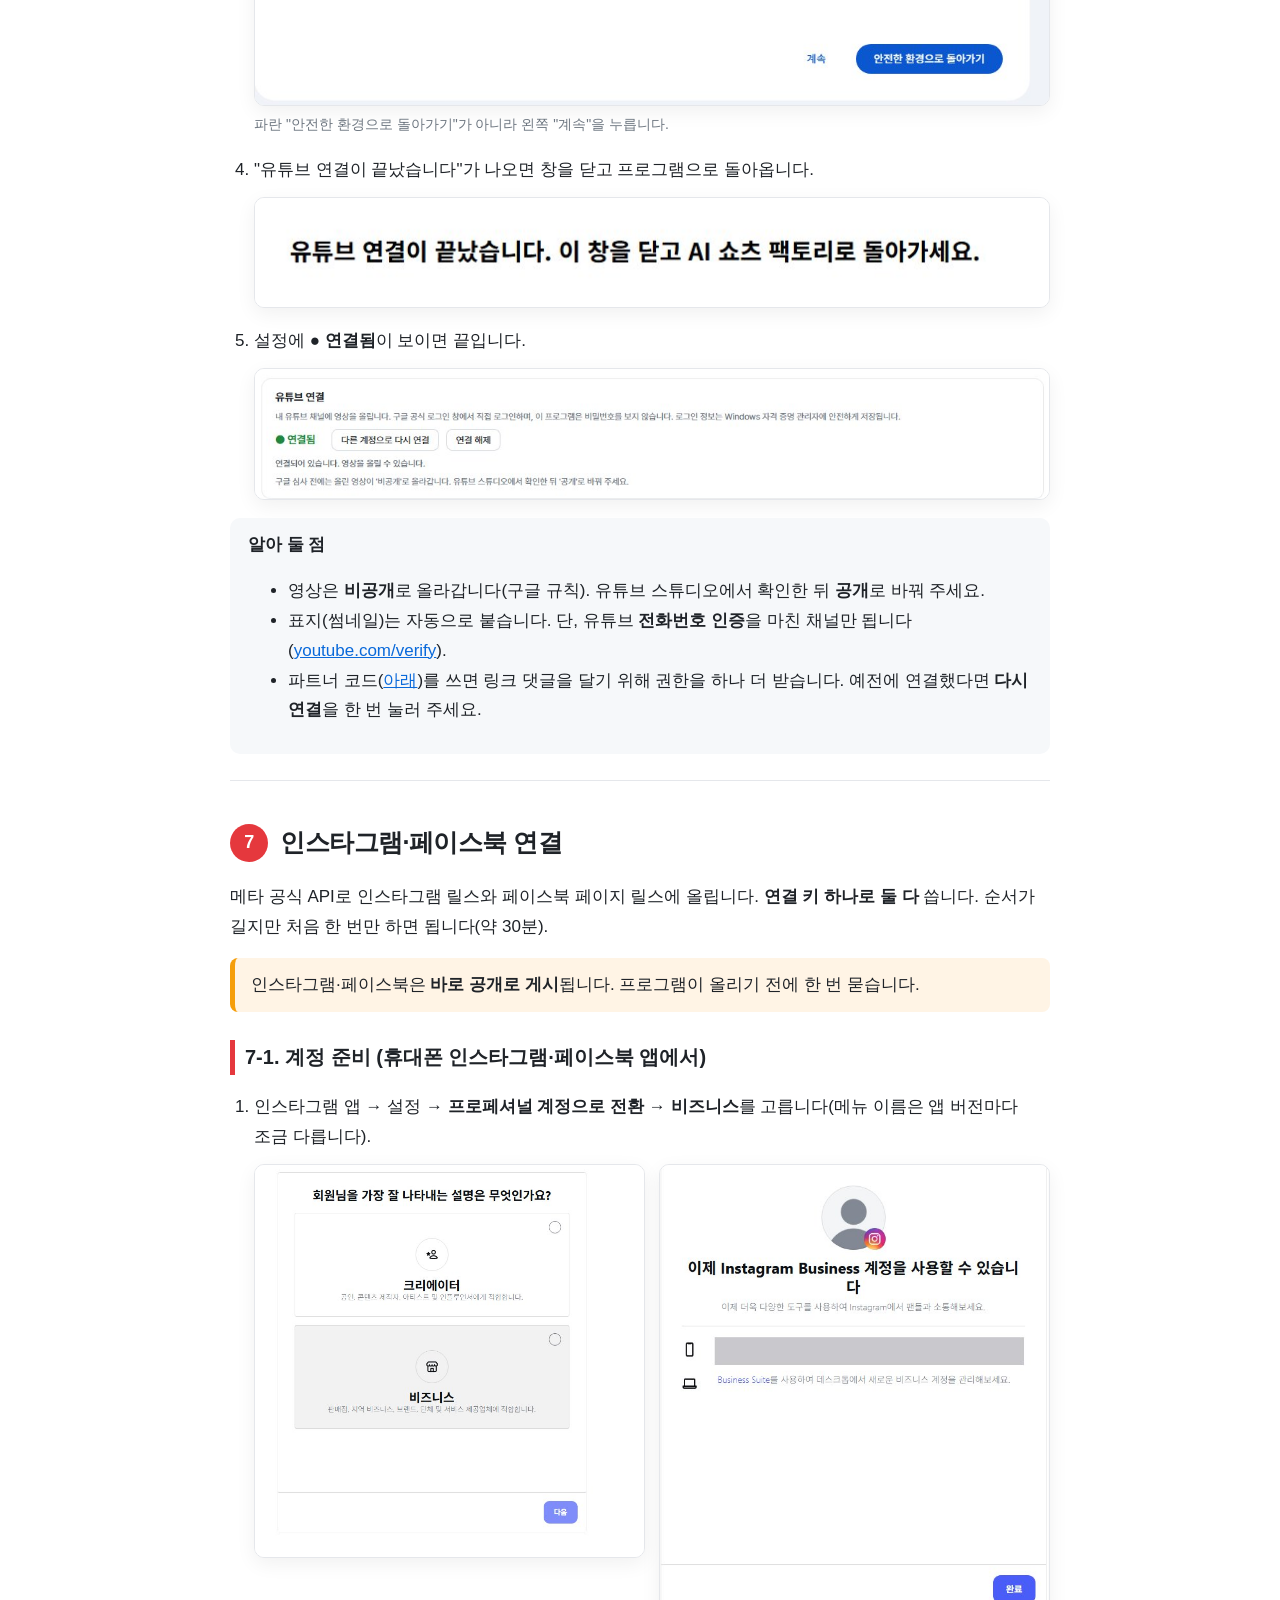
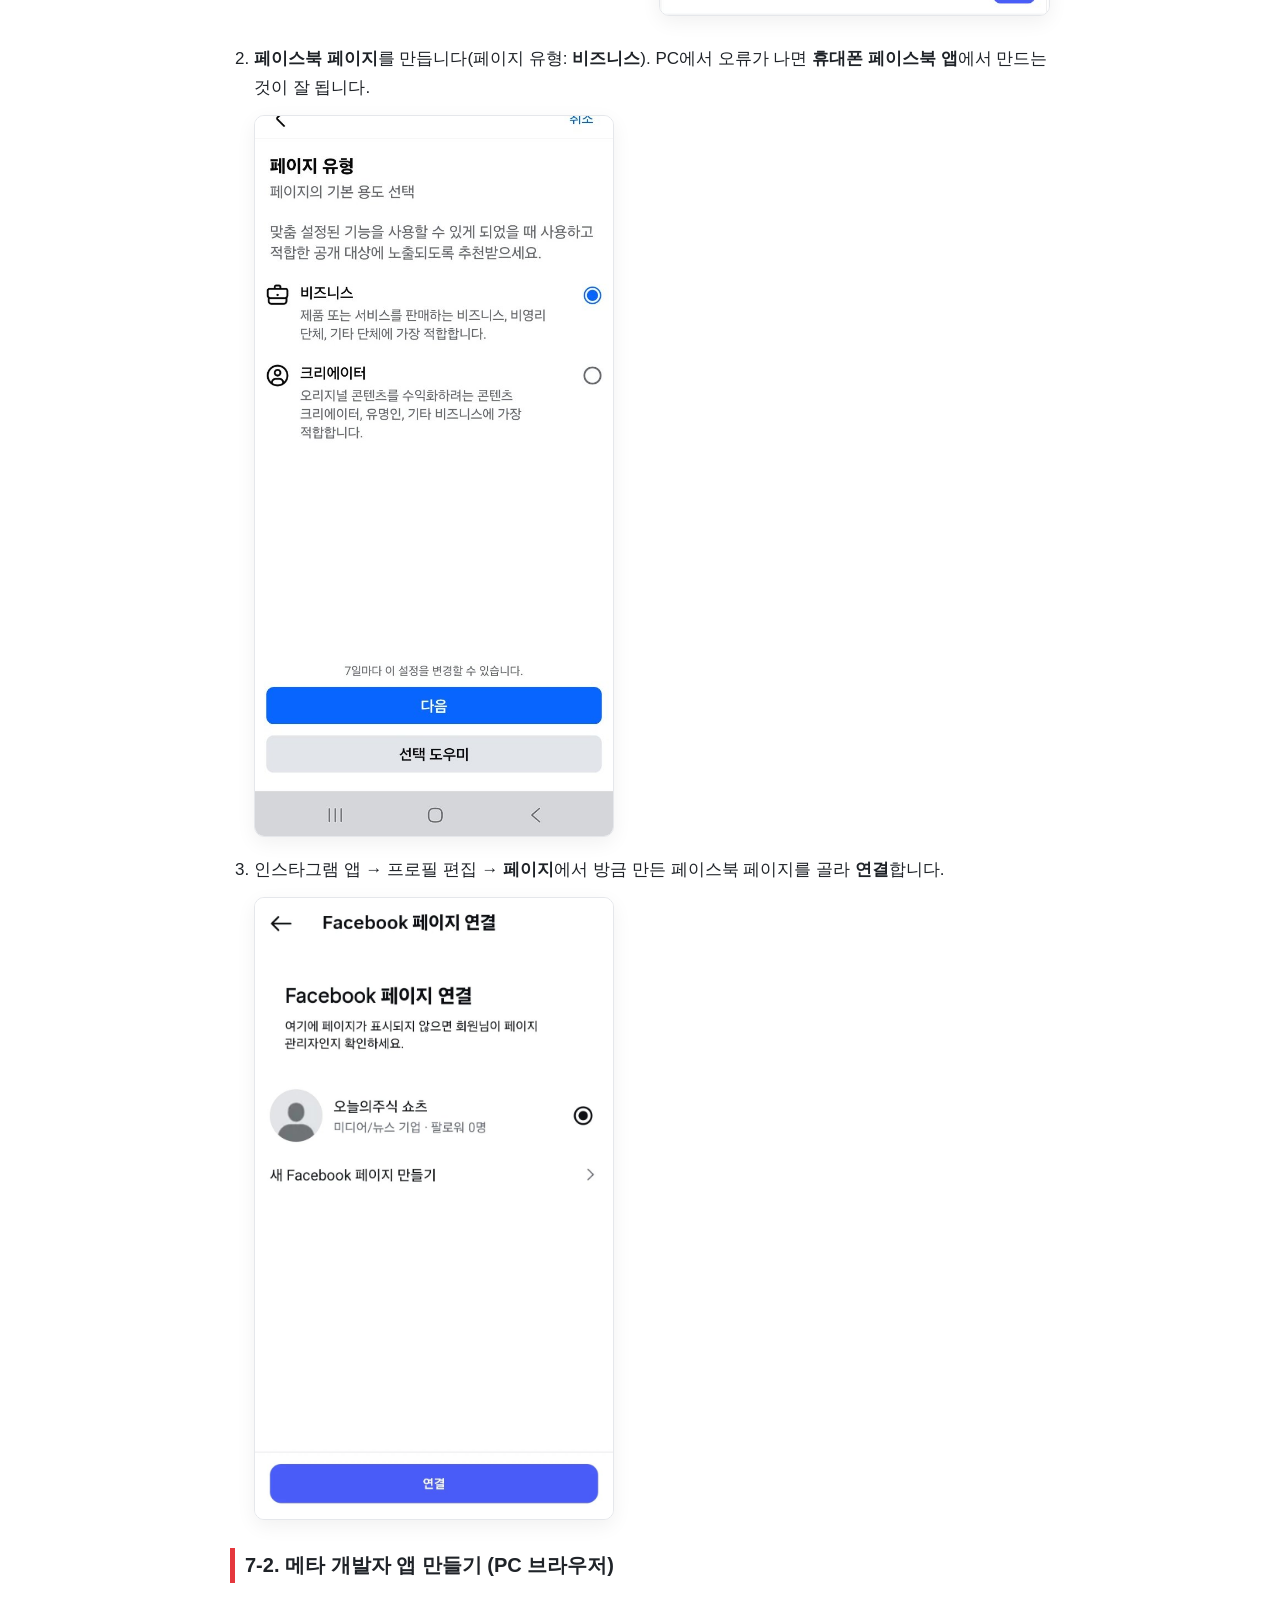
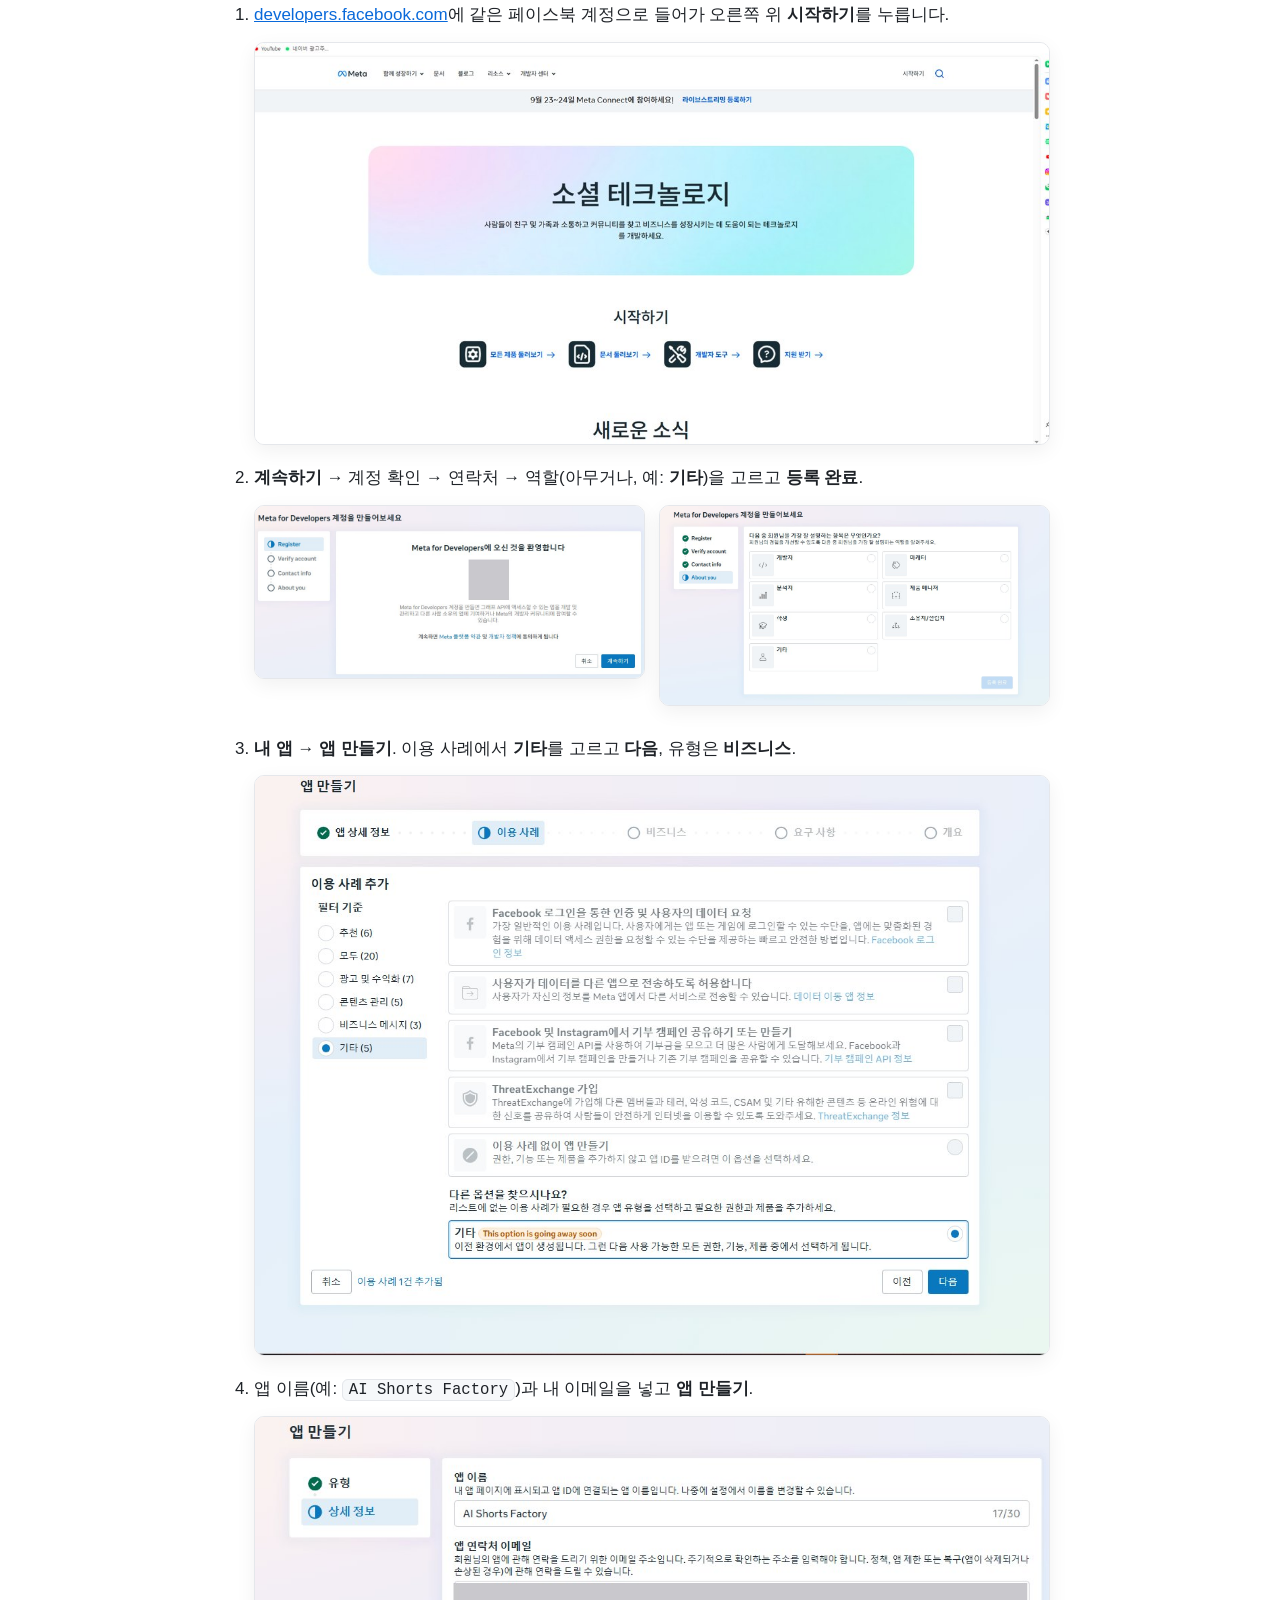
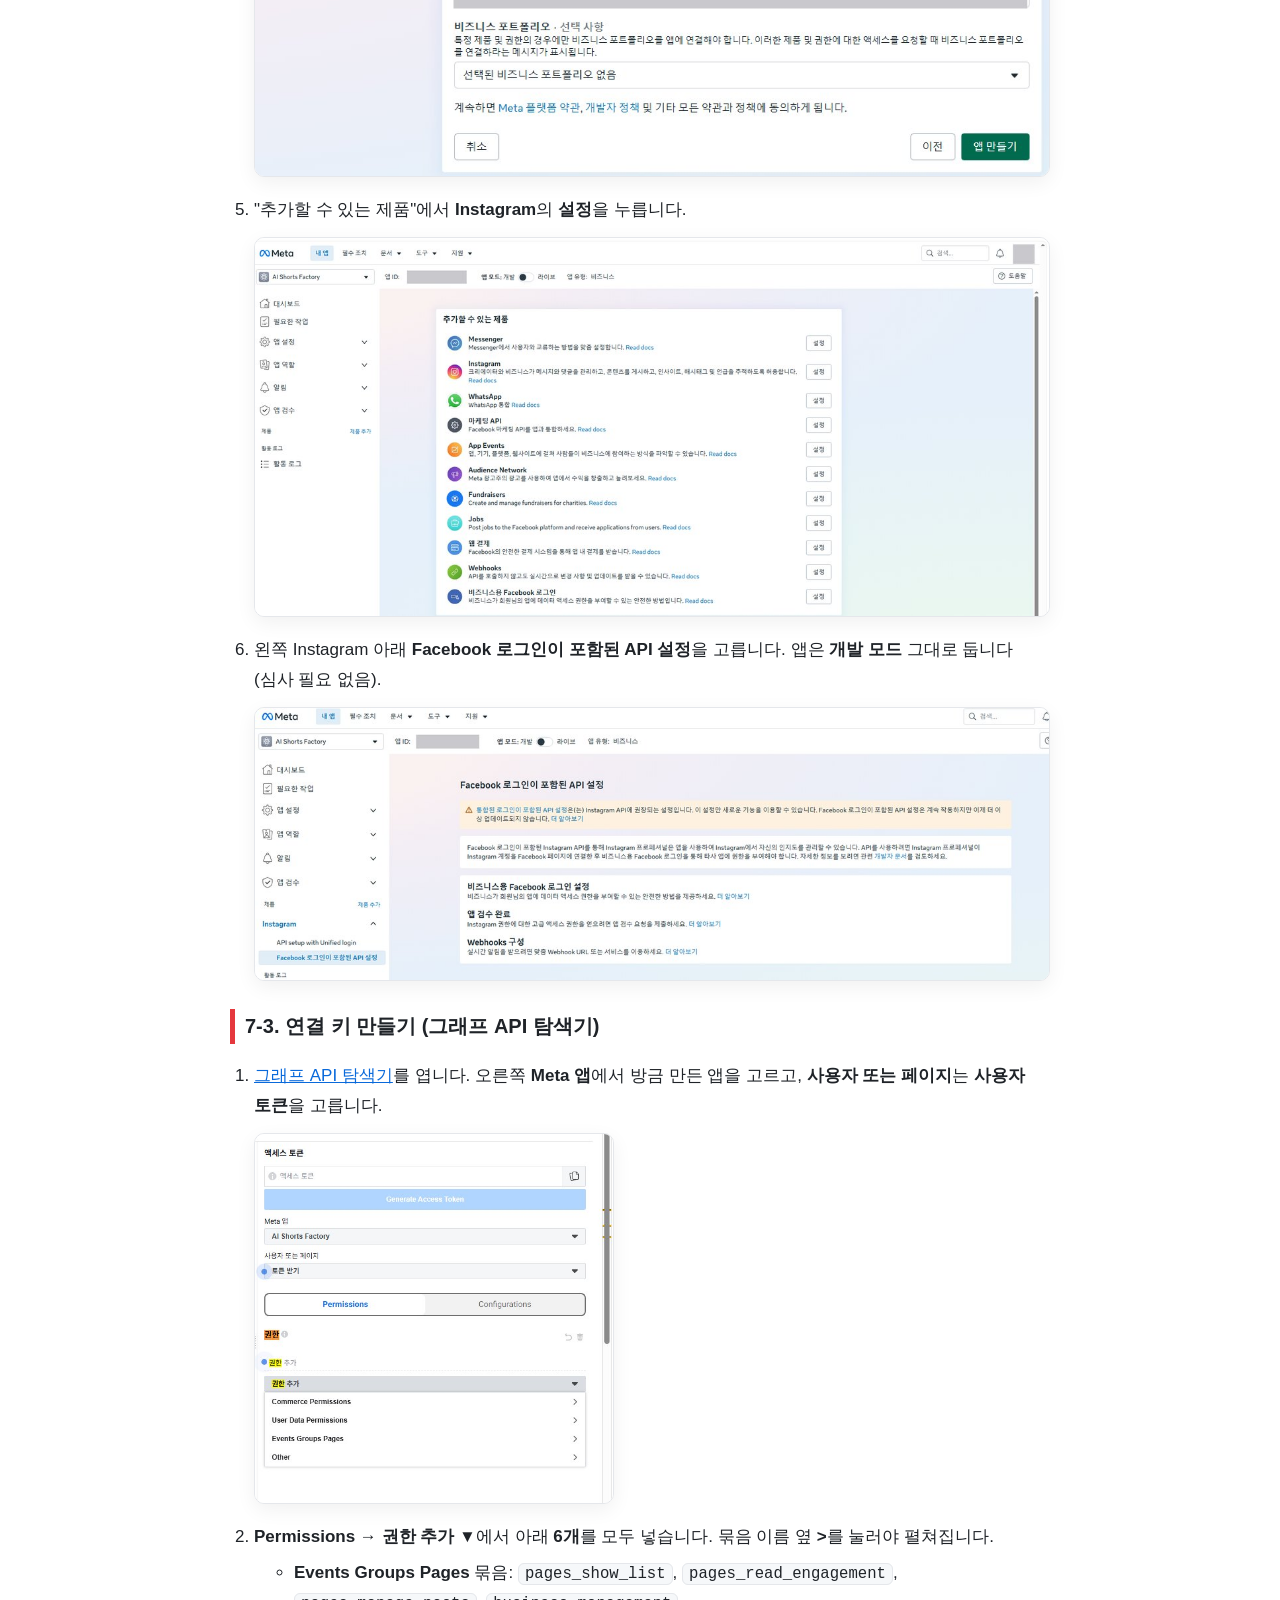
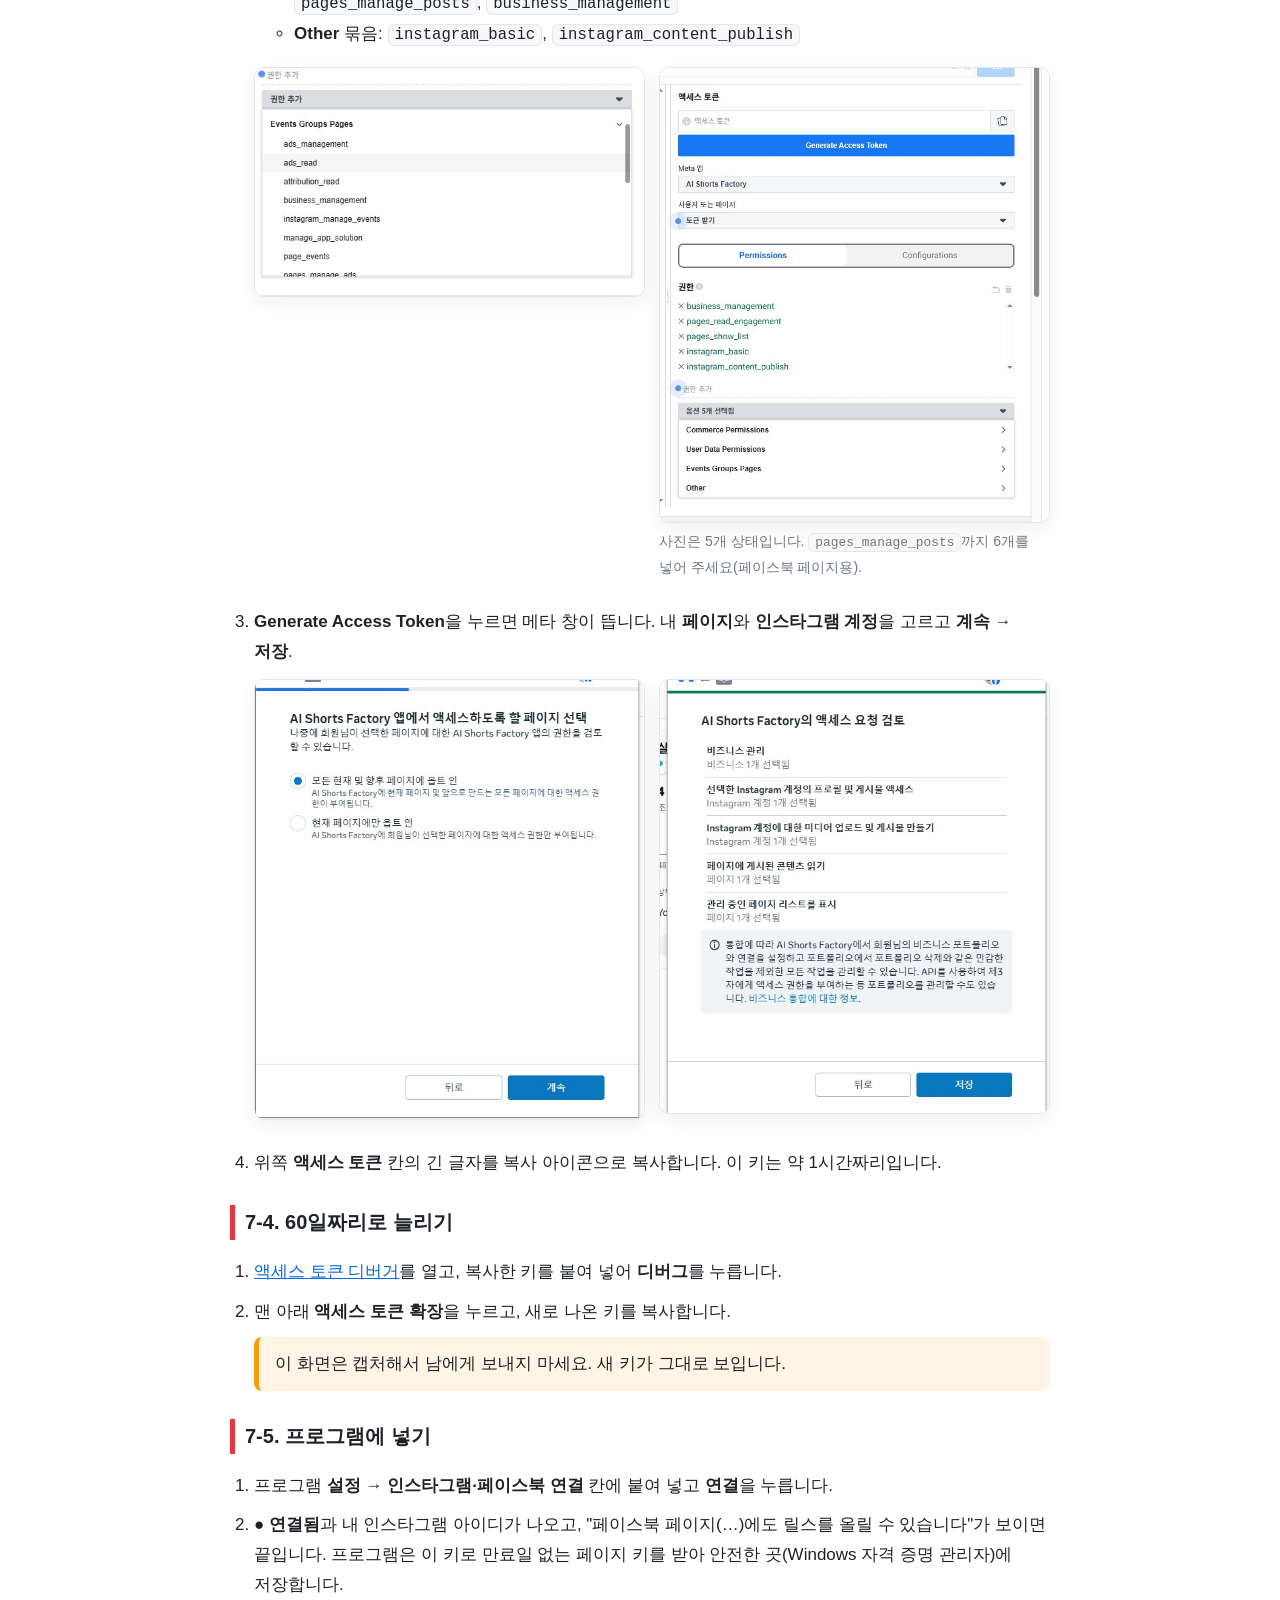
==== commit 7281364a: "설명서: 템플릿 31종, 주제별 계정·쇼핑, 사이트 홍보·파트너 코드, 유튜브 댓글, 영상 성과, 그래픽 카드 설정 Co-Authored-By: Claude Opus 5.5 <no" ====
--- a/guide/index.html
+++ b/guide/index.html
@@ -9,7 +9,7 @@
     <p class="kicker">처음 쓰는 분을 위한 안내</p>
     <h1>AI 쇼츠 팩토리 사용 설명서</h1>
     <p class="lead">설치부터 계정 연결, 첫 영상 올리기까지 순서대로 따라 하면 됩니다. 사진은 실제로 연결하면서 찍은 화면입니다(개인정보는 회색으로 가렸습니다).</p>
-    <p class="muted">마지막 고침: 2026년 11월 15일(네이버 클립·네이버 블로그·틱톡 자동 올리기 추가) · 구글·메타·네이버 화면은 자주 바뀝니다. 이름이 조금 달라도 비슷한 메뉴를 찾으면 됩니다.</p>
+    <p class="muted">마지막 고침: 2026년 11월 22일(템플릿 31종·쇼핑 주제·파트너 코드·유튜브 댓글·영상 성과 추가). <span class="new">12월 버전</span> 표시는 2026년 12월에 나오는 새 버전부터 있는 기능입니다 · 구글·메타·네이버 화면은 자주 바뀝니다. 이름이 조금 달라도 비슷한 메뉴를 찾으면 됩니다.</p>
   </div>
 </header>
 
@@ -28,6 +28,8 @@
     <li><a href="#s7b">네이버 클립·네이버 블로그·틱톡 (브라우저 자동 올리기)</a></li>
     <li><a href="#s8">첫 영상 만들고 올리기</a></li>
     <li><a href="#s8a">자동 모드 (정해진 시간마다 저절로)</a></li>
+    <li><a href="#s8b">주제(국내 주식·쇼핑)와 주제별 계정</a></li>
+    <li><a href="#s8c">사이트 홍보·파트너 코드</a></li>
     <li><a href="#s9">설정 알아두기</a></li>
     <li><a href="#s10">막힐 때 (실제로 자주 막힌 곳)</a></li>
     <li><a href="#s11">꼭 지켜 주세요 (안전 수칙)</a></li>
@@ -137,6 +139,7 @@
     <ul>
       <li>영상은 <b>비공개</b>로 올라갑니다(구글 규칙). 유튜브 스튜디오에서 확인한 뒤 <b>공개</b>로 바꿔 주세요.</li>
       <li>표지(썸네일)는 자동으로 붙습니다. 단, 유튜브 <b>전화번호 인증</b>을 마친 채널만 됩니다(<a href="https://www.youtube.com/verify" target="_blank" rel="noopener">youtube.com/verify</a>).</li>
+      <li>파트너 코드(<a href="#s8c">아래</a>)를 쓰면 링크 댓글을 달기 위해 권한을 하나 더 받습니다. 예전에 연결했다면 <b>다시 연결</b>을 한 번 눌러 주세요.</li>
     </ul>
   </div>
 </section>
@@ -260,12 +263,13 @@
       <li><b>전일 급등·급락</b> 탭: <b>시세 불러오기</b> → 회사를 고릅니다.</li></ul></li>
     <li>공시를 하나 고르고 <b>이 이슈로 영상 만들기</b>를 누르면 'AI 쇼츠 만들기' 화면으로 내용이 넘어갑니다.</li>
     <li><b>AI로 대본 쓰기</b>를 누릅니다. 1~2분 기다리면 대본이 채워집니다. AI는 공시에 있는 숫자만 쓰고, 지어낸 숫자나 투자 권유는 자동으로 걸러집니다.</li>
-    <li>아래 <b>템플릿</b>(17종) 중 하나를 고르거나 <b>AI 디자인</b>을 고릅니다. 오른쪽 미리보기로 바로 확인할 수 있습니다. 목소리·배경음악·영상 길이도 여기서 고릅니다.</li>
+    <li>아래 <b>템플릿</b>(31종 <span class="new">12월 버전</span>, 그전 버전은 17종) 중 하나를 고르거나 <b>AI 디자인</b>을 고릅니다. 오른쪽 미리보기로 바로 확인할 수 있습니다. 목소리·배경음악·영상 길이도 여기서 고릅니다.</li>
     <li><b>영상 파일로 저장 (MP4)</b>을 누릅니다. PC에 따라 1~2분쯤 걸립니다. 표지(썸네일)도 자동으로 만들어져 영상 옆에 <code>-표지.jpg</code>로 저장됩니다.</li>
     <li>저장이 끝나면 나오는 창에서 <b>유튜브에 올리기 · 인스타그램에 올리기 · 페이스북에 올리기</b>를 누릅니다. 미리 <b>저장 후 ○○ 업로드</b> 스위치를 켜 두면 저장하자마자 올라갑니다. 제목·설명·해시태그는 자동으로 들어갑니다.</li>
     <li>네이버 클립·네이버 블로그·틱톡은 <a href="#s7b">브라우저 자동 올리기</a>를 켜면 같은 방식으로 저절로 올라갑니다. 그 밖의 SNS(X 등)는 <b>다른 SNS에 올리기</b>(업로드 도우미)로 문구 복사 + 업로드 화면 열기를 도와줍니다(직접 게시).</li>
   </ol>
-  <p class="tip">하나가 실패해도 결과 창의 <b>실패한 곳만 다시 올리기</b>로 그곳만 다시 올릴 수 있습니다.</p>
+  <figure><img src="img/templates-31.jpg" alt="고정 템플릿 31종 모음" loading="lazy"><figcaption>고정 템플릿 31종(아래 두 줄 반 14종이 <span class="new">12월 버전</span>에 새로 들어감). 장면 배치·움직임·장면 전환이 템플릿마다 다릅니다.</figcaption></figure>
+  <p class="tip">하나가 실패해도 결과 창의 <b>실패한 곳만 다시 올리기</b>로 그곳만 다시 올릴 수 있습니다. 영상은 저장됐는데 일부 SNS에만 못 올렸으면 아래 진행 줄에 <b>"일부 올리지 못했습니다"</b>가 나옵니다 <span class="new">12월 버전</span>. 인스타그램만 실패하면 10분 뒤 저절로 한 번 더 올립니다.</p>
 </section>
 
 <section id="s8a">
@@ -274,7 +278,9 @@
   <figure><img src="img/app-auto.jpg" alt="자동 모드 화면" loading="lazy"></figure>
   <ol class="steps">
     <li>왼쪽 <b>자동 모드</b>를 엽니다.</li>
-    <li><b>첫 시작</b> 시각과 <b>간격</b>을 고릅니다. 예: 08:00 · 4시간마다 → 하루 6편(08·12·16·20·00·04시).</li>
+    <li>위쪽 탭에서 주제(<b>국내 주식</b> | <b>쇼핑</b>)를 고릅니다. 주제마다 따로 켜고 시각·소재·올릴 곳을 정합니다.</li>
+    <li><b>간격</b>을 고릅니다. <b>사람 많은 시간만</b>(기본: 07:30·12:10·15:40·18:30·21:30, 시각은 직접 고칠 수 있음)을 추천합니다. 새벽에는 올리지 않습니다. 또는 첫 시작 시각 + 몇 시간마다로 정할 수도 있습니다(하루 최대 6편).</li>
+    <li><b>소재</b>를 고릅니다. 국내 주식: 공시 1위 · 뉴스 화제 · 커뮤니티 썰 번갈아(또는 하나만). 쇼핑: 핫템 · 광고 많은 곳 · 매출 뛴 셀러 · 효자상품 번갈아(또는 하나만).</li>
     <li><b>방식</b>을 고릅니다.
       <ul><li><b>확인 후 올리기</b>: 만들어서 아래 <b>확인 대기 영상</b> 목록에 둡니다. <b>영상 열기</b>로 본 뒤 <b>고른 영상 올리기</b>를 누르면 올라갑니다. (처음에는 이 방식을 추천)</li>
       <li><b>완전 자동</b>: 만들자마자 켜 둔 곳(유튜브·인스타그램·페이스북, 브라우저 자동 올리기를 켰다면 네이버 클립·네이버 블로그·틱톡)에 올립니다.</li></ul></li>
@@ -284,11 +290,50 @@
   <div class="note"><b>알아 둘 점</b>
     <ul>
       <li><b>PC와 프로그램이 켜져 있어야</b> 돌아갑니다. 절전 모드로 들어가면 멈춥니다(Windows 설정 → 전원에서 절전 시간을 늘려 두세요).</li>
-      <li>소재는 회차마다 <b>공시 1위</b>와 <b>뉴스에서 화제인 회사의 최근 공시</b>를 번갈아 씁니다. 같은 공시는 두 번 만들지 않고, 지난번과 다른 종류를 먼저 고릅니다.</li>
+      <li>같은 공시·같은 소식은 두 번 만들지 않고, 지난번과 다른 종류를 먼저 고릅니다.</li>
       <li>쓸 공시가 없으면(주말·휴일·이른 시간) 그 회차는 쉬고, <b>실행 기록</b>에 이유가 남습니다.</li>
-      <li>템플릿은 17종을 돌아가며 씁니다(하나로 고정할 수도 있음). 영상 길이·목소리·음악·자막은 'AI 쇼츠 만들기' 화면 설정을 그대로 씁니다.</li>
+      <li>템플릿은 기본으로 돌아가며 씁니다(하나로 고정할 수도 있음). <span class="new">12월 버전</span> <b>성과 좋은 템플릿 더 자주</b>를 고르면 아래 '영상 성과' 표를 보고 조회수가 높은 템플릿을 더 자주 고릅니다(영상이 적은 템플릿도 가끔 섞음). 영상 길이·목소리·음악·자막은 'AI 쇼츠 만들기' 화면 설정을 그대로 씁니다.</li>
+      <li>업로드가 실패하면 실패한 곳만 5분·20분·1시간 뒤 다시 올리고, 그래도 안 되면 <b>확인 대기</b> 목록에 '⚠ 업로드 실패'로 둡니다. 영상 저장이 실패하면 30초 뒤 같은 대본으로 한 번 더 만듭니다.</li>
       <li>정한 시각에 프로그램이 꺼져 있었다면, 켠 뒤 50분이 지난 회차는 건너뜁니다(몰아서 만들지 않음).</li>
       <li>지금 바로 시험해 보려면 <b>지금 한 번 만들기</b>를 누르세요.</li>
+    </ul>
+  </div>
+  <h3>영상 성과 보기 <span class="new">12월 버전</span></h3>
+  <p>자동 모드 화면 아래 <b>영상 성과 (유튜브)</b> 칸에서 유튜브에 올린 영상의 평균 조회수·좋아요·댓글 수를 <b>템플릿별 · 소재별 · 올린 시간대별</b>로 볼 수 있습니다.</p>
+  <figure><img src="img/app-perf.jpg" alt="영상 성과 표" loading="lazy"><figcaption>예시 화면(숫자는 지어낸 예시입니다). 영상이 3편 미만인 줄은 흐리게 '아직 판단 이르다'로 보입니다.</figcaption></figure>
+  <ul>
+    <li>프로그램이 켜져 있으면 6시간마다 저절로 숫자를 받아 옵니다. 바로 보려면 <b>지금 새로 받기</b>.</li>
+    <li>이 기능이 들어간 버전으로 <b>올린 영상부터</b> 모입니다(그전 영상은 템플릿·소재 기록이 없어 나눌 수 없음).</li>
+    <li>비공개 영상은 조회수가 거의 없으니 공개로 바꾼 영상을 기준으로 보세요. 올리는 시각은 저절로 바뀌지 않습니다. '올린 시간대별' 표를 보고 직접 정하세요.</li>
+    <li>숫자를 받아 오지 못한다고 나오면 설정 → 유튜브에서 <b>다시 연결</b>을 눌러 보세요.</li>
+  </ul>
+</section>
+
+<section id="s8b">
+  <h2><span class="no">★</span>주제(국내 주식·쇼핑)와 주제별 계정</h2>
+  <p>'AI 쇼츠 만들기' 화면 위 <b>주제</b> 칸에서 <b>국내 주식</b>과 <b>쇼핑</b>을 고릅니다. 주제를 바꾸면 이슈 찾기 화면과 SNS 계정, 채널 이름, 사이트 홍보, 템플릿이 그 주제 것으로 바뀝니다.</p>
+  <ul>
+    <li><b>SNS 연결은 주제마다 따로</b>입니다. 예: 주식 영상은 주식 채널, 쇼핑 영상은 쇼핑 채널. 쇼핑 계정을 연결하려면 먼저 주제를 <b>쇼핑</b>으로 바꾼 뒤 설정에서 연결하세요(설정 화면 위에 '지금 주제'가 보입니다). 주식 계정은 예전 연결이 그대로 남습니다.</li>
+    <li>인스타그램 연결 키 하나에 인스타 계정이 연결된 페이스북 페이지가 여럿이면 <b>연결할 페이지 고르기</b> 창이 뜹니다. 그 주제에 쓸 페이지를 고르세요.</li>
+    <li>목소리·음악·자막·영상 길이·AI 연결과 공시·뉴스 키는 두 주제가 같이 씁니다.</li>
+    <li><b>쇼핑</b>: 이슈 찾기에서 종류(오늘의 핫템 · 광고 많이 하는 곳 · 매출이 뛴 셀러 · 오래 파는 효자상품)를 고르고 <b>불러오기</b> → <b>이걸로 영상 만들기</b>. 상품 사진이 영상에 들어가고, "광고 데이터 기반 정보이며 구매 권유가 아닙니다" 안내가 항상 들어갑니다.</li>
+  </ul>
+</section>
+
+<section id="s8c">
+  <h2><span class="no">★</span>사이트 홍보·파트너 코드</h2>
+  <p><b>설정 → 사이트 홍보</b>에 이름·주소·한 줄 소개·해시태그를 넣으면 영상 마지막 장면과 업로드 글에 자동으로 붙습니다. <b>사이트 홍보 사용</b> 스위치를 끄면 적어 둔 글은 그대로 두고 홍보만 뺍니다. 주제마다 따로 저장됩니다.</p>
+  <ol class="steps">
+    <li><b>주소</b> 칸에는 사이트 첫 화면 주소만 넣습니다(코드를 붙이지 마세요).</li>
+    <li><b>파트너 코드</b> 칸에 받은 코드(영문·숫자)를 넣고 <b>저장</b>합니다.</li>
+    <li>그러면 링크에 코드가 자동으로 붙고, 영상에 붙은 홍보 영상(트레이더)에 맞는 페이지로 연결됩니다. 해시태그 맨 앞에도 그 트레이더 이름이 들어갑니다.</li>
+  </ol>
+  <div class="note"><b>SNS별로 이렇게 들어갑니다</b>
+    <ul>
+      <li><b>유튜브</b>: 설명에 링크 + <b>'유료 광고 포함' 표시</b>를 저절로 켜고, 링크 댓글을 답니다. 댓글 고정은 유튜브가 프로그램에 허락하지 않아 스튜디오에서 직접 해 주세요. <span class="new">12월 버전</span> 영상이 비공개라 댓글이 거절되면 결과 창에 유튜브가 알려 준 이유가 나오고, <b>댓글 문구 복사</b> 버튼으로 직접 달 수 있습니다. 프로그램이 켜져 있으면 영상이 공개로 바뀐 뒤 저절로 댓글을 답니다(10분마다 확인, 14일까지).</li>
+      <li><b>페이스북·스레드·X</b>: 글에 링크가 들어갑니다.</li>
+      <li><b>인스타그램·틱톡</b>: 글 속 링크는 눌리지 않아 '프로필 링크' 안내가 들어갑니다. <b>프로필의 링크</b>에 코드가 붙은 주소를 직접 넣어 두세요.</li>
+      <li>파트너 코드가 있으면 모든 글에 <b>※ 유료 광고 포함</b>이 들어갑니다(광고 표시 의무).</li>
     </ul>
   </div>
 </section>
@@ -298,9 +343,10 @@
   <dl class="defs">
     <dt>목소리</dt><dd>10가지 목소리 + '무작위' + '내레이션 없음'. 이름 옆 <b>▷</b>로 미리 들을 수 있습니다. AI 목소리를 쓰면 화면의 'AI 제작' 표시는 끌 수 없습니다(목소리 모델 사용 조건).</dd>
     <dt>AI 검토자</dt><dd>AI가 쓴 대본을 한 번 더 다른 AI가 공시 원문과 비교해 10점 만점으로 점수를 매깁니다(사실 왜곡·과장·요점·자연스러움·균형). 7점 미만이면 다시 쓰게 하고, 끝까지 낮으면 대본 칸에 "⚠ AI 검토 점수가 낮습니다"가 보입니다. 자동 모드에서는 점수가 낮은 영상을 올리지 않고 '확인 대기'로 둡니다. 설정에서 끌 수 있습니다(끄면 조금 빨라짐).</dd>
-    <dt>자막</dt><dd>기본 / 굵게 / 끔. 목소리가 없으면 자막도 없습니다.</dd>
+    <dt>자막</dt><dd>기본 / 굵게 강조 / 따라 읽기(지금 말하는 낱말만 노란색) / 포인트 강조(중요한 낱말만 노란 상자) / 끔. 목소리가 없으면 자막도 없습니다.</dd>
     <dt>표지(썸네일)</dt><dd>소식 종류와 영상 밝기에 맞춰 16가지 모양 중에서 자동으로 고릅니다. 설정 스위치로 끌 수 있습니다.</dd>
-    <dt>사이트 홍보</dt><dd>이름·주소·한 줄 소개·해시태그를 한 번 넣으면 영상 마지막 장면과 업로드 글에 자동으로 붙습니다. 주소가 비어 있으면 아무것도 붙지 않습니다.</dd>
+    <dt>사이트 홍보</dt><dd>이름·주소·한 줄 소개·해시태그·파트너 코드를 한 번 넣으면 영상 마지막 장면과 업로드 글에 자동으로 붙습니다. 주소가 비어 있거나 '사이트 홍보 사용'을 끄면 아무것도 붙지 않습니다(<a href="#s8c">자세히</a>).</dd>
+    <dt>그래픽 카드 쓰지 않기 <span class="new">12월 버전</span></dt><dd>기본 켜짐. 프로그램을 오래 켜 두면 메모리가 쌓여 영상 저장이 실패하는 일이 있어, 영상 화면을 그래픽 카드 없이 그립니다(효과는 써 보며 확인 중). 저장이 많이 느려지거나 화면이 이상하면 끄세요. 바꾼 뒤에는 프로그램을 껐다 켜야 적용됩니다.</dd>
     <dt>시세 숫자 영상</dt><dd>기본 꺼짐. 켤 때 이용 조건 확인 창이 뜹니다. 사이트 홍보 주소가 있으면 켜 두어도 시세 숫자를 쓰지 않습니다.</dd>
     <dt>영상 저장 폴더</dt><dd>만든 영상이 저장되는 곳. <b>폴더 열기</b>로 바로 열 수 있습니다.</dd>
   </dl>
@@ -332,7 +378,7 @@
     <details><summary>인스타그램 칸에 "● 다시 연결 필요"가 떠요</summary>
       <p>연결 키가 만료됐거나 비밀번호를 바꾼 경우입니다. 7-3 ~ 7-5를 다시 하면 됩니다. 안내 끝 괄호에 메타가 알려 준 이유가 함께 나옵니다.</p></details>
     <details><summary>인스타그램만 "영상 보내기" 단계에서 실패해요</summary>
-      <p>메타 쪽에서 가끔 생기는 일입니다(같은 영상이 페이스북에는 올라감). 몇 분 뒤 결과 창의 <b>실패한 곳만 다시 올리기</b>를 누르세요.</p></details>
+      <p>메타 쪽에서 가끔 생기는 일입니다(같은 영상이 페이스북에는 올라감). 직접 올릴 때는 10분 뒤, 자동 모드는 5분·20분·1시간 뒤 저절로 다시 올립니다. 급하면 결과 창의 <b>실패한 곳만 다시 올리기</b>를 누르세요.</p></details>
     <details><summary>"권한" 오류가 나와요 (인스타·페이스북)</summary>
       <p>7-3에서 권한 6개를 모두 넣었는지, 키를 만들 때 <b>페이지와 인스타그램 계정을 선택</b>했는지 확인하고 키를 다시 만드세요.</p></details>
     <details><summary>네이버 클립·블로그·틱톡에서 "로그인이 풀려 있습니다"가 나와요</summary>
@@ -341,6 +387,10 @@
       <p>로그인 창을 열어 둔 채 올리려고 할 때 나옵니다. 그 엣지 창을 닫고 다시 시도하세요.</p></details>
     <details><summary>"보안 문자·본인 확인을 요구해 멈췄습니다"가 나와요</summary>
       <p>프로그램은 이런 확인을 대신 풀지 않습니다. <b>로그인 창 열기</b>로 직접 확인을 마친 뒤 다시 올리세요.</p></details>
+    <details><summary>유튜브에 링크 댓글이 안 달렸어요</summary>
+      <p>영상이 <b>비공개</b>이면 유튜브가 댓글을 거절할 수 있습니다. 결과 창의 <b>댓글 문구 복사</b>로 직접 달거나, 영상을 공개로 바꾸고 프로그램을 켜 두면 저절로 답니다 <span class="new">12월 버전</span>. "권한" 안내가 나오면 설정 → 유튜브에서 <b>다시 연결</b>하세요.</p></details>
+    <details><summary>오래 켜 두었더니 영상 저장이 실패해요</summary>
+      <p>메모리(작업 관리자의 '커밋됨')가 한도에 가까워지면 생길 수 있습니다. PC를 다시 시작하면 대부분 풀립니다. <span class="new">12월 버전</span> 설정의 <b>그래픽 카드 쓰지 않기</b>가 켜져 있는지 확인하세요. 자동 모드는 저장이 실패하면 30초 뒤 한 번 더 만듭니다.</p></details>
     <details><summary>새 버전을 받았는데 연결이 다 풀렸어요</summary>
       <p>연결 정보는 PC에 따로 저장되어 새 버전에도 남습니다. 다른 PC로 옮겼다면 그 PC에서 다시 연결해야 합니다.</p></details>
   </div>
--- a/guide/guide.css
+++ b/guide/guide.css
@@ -40,3 +40,5 @@
 #zoom[hidden]{display:none}
 #zoom img{max-width:100%;max-height:100%;border-radius:8px;background:#fff}
 @media (max-width:640px){body{font-size:16px}.need{font-size:14px}.need .must{white-space:normal}.need th,.need td{padding:8px 4px}.top h1{font-size:27px}.toc ol{columns:1}.two{grid-template-columns:1fr}figure.narrow img{max-width:100%}}
+
+.new{display:inline-block;background:#e8f1ff;color:#1f5fbf;font-weight:700;font-size:12px;padding:1px 8px;border-radius:999px;vertical-align:middle;white-space:nowrap}
